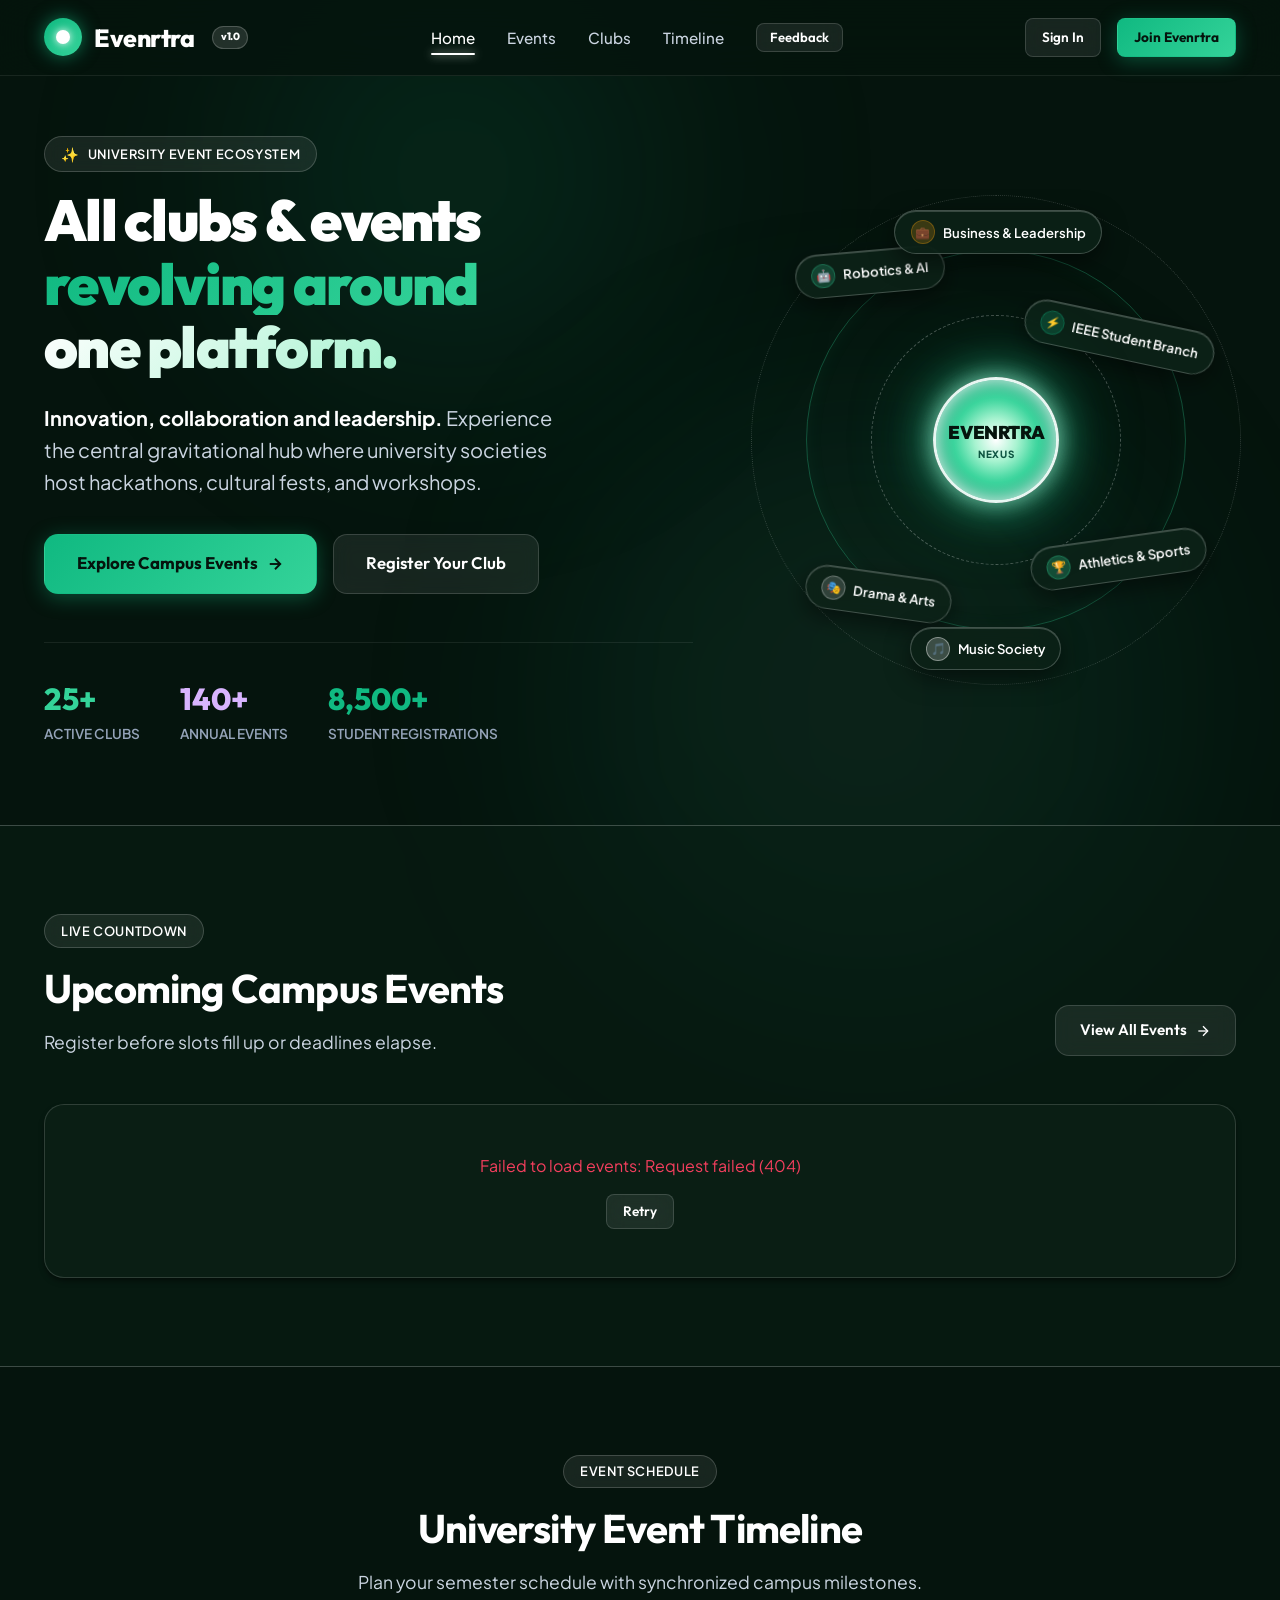
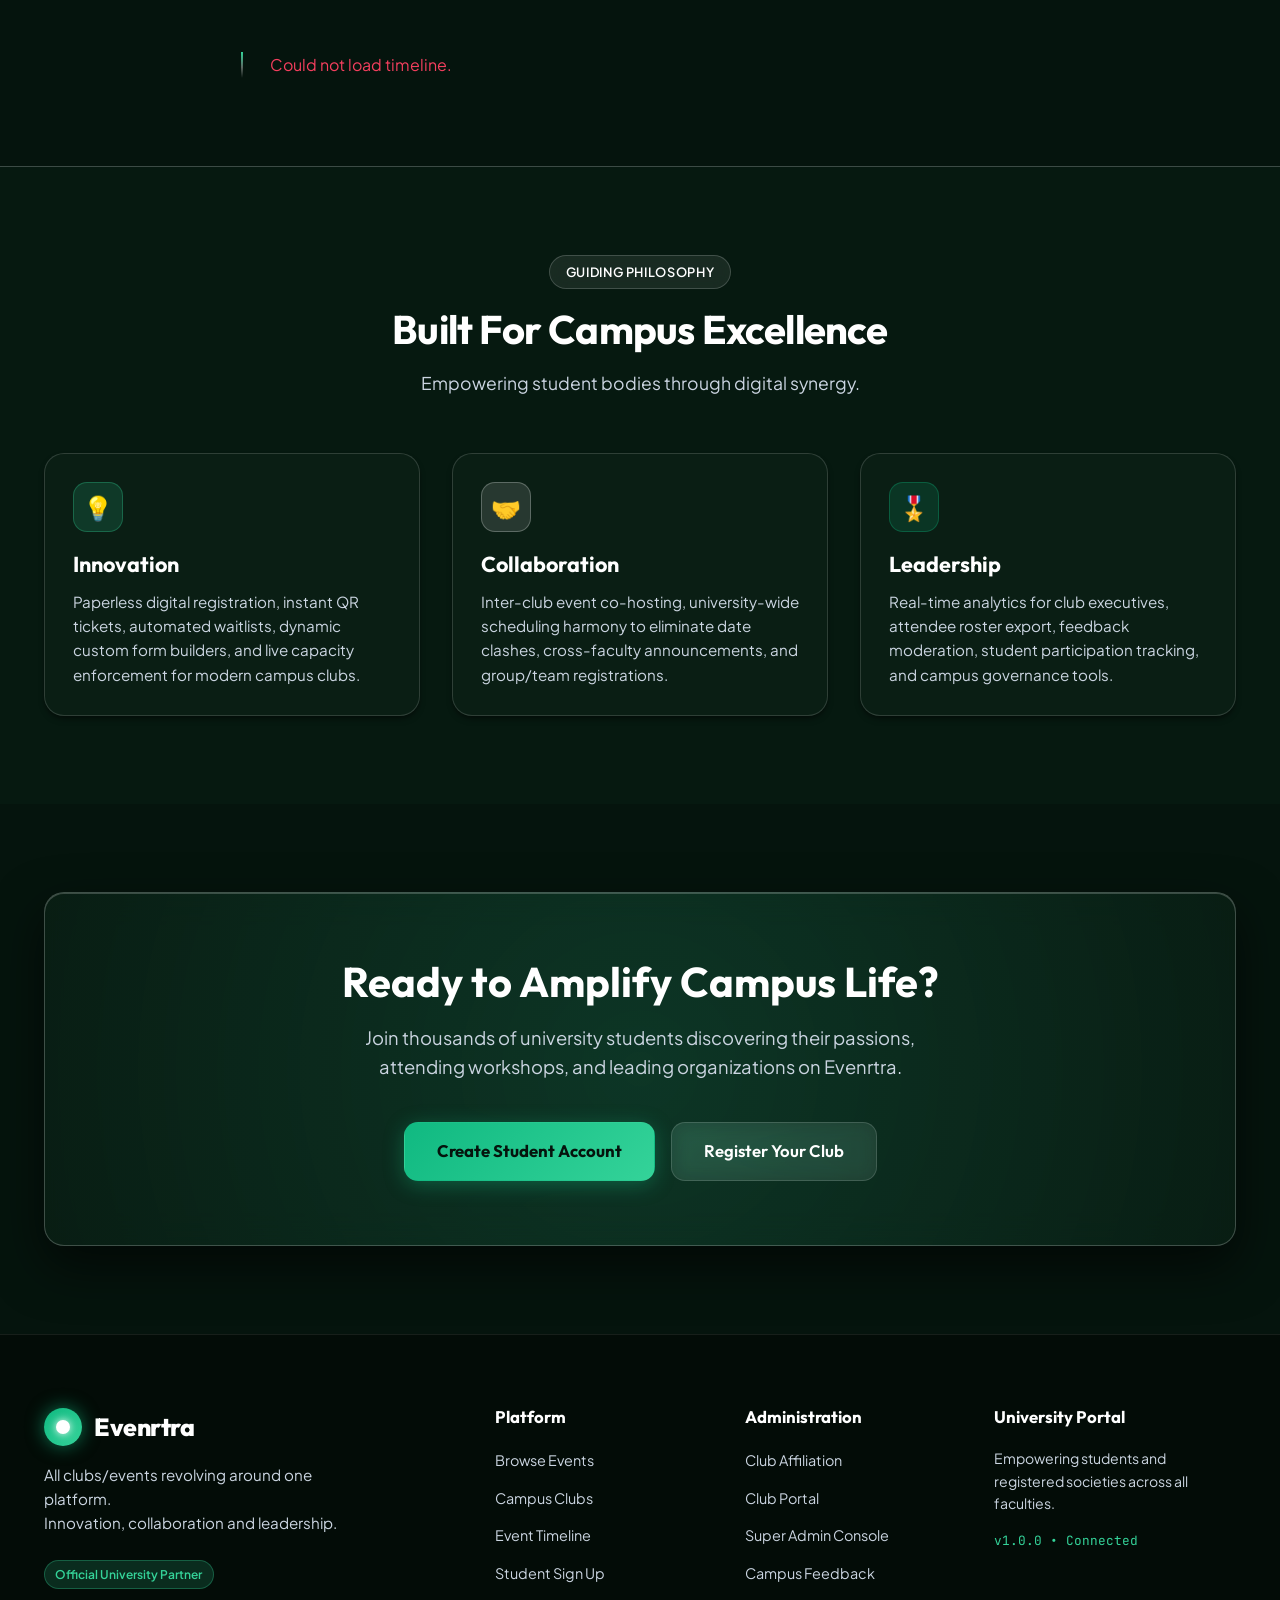
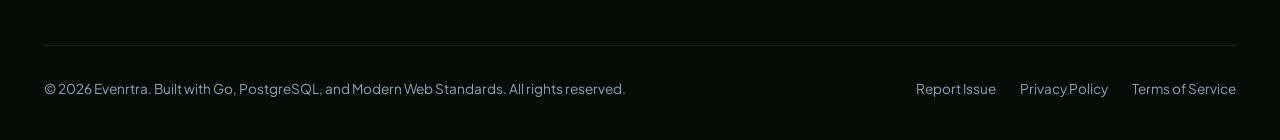
==== frontend/index.html @ 6b5aac24 "Initial commit: Evenrtra university club event management web application" ====
<!DOCTYPE html>
<html lang="en">
<head>
  <meta charset="UTF-8">
  <meta name="viewport" content="width=device-width, initial-scale=1.0">
  <title>Evenrtra — University Club Event Management Platform</title>
  <meta name="description" content="All clubs/events revolving around one platform. Innovation, collaboration and leadership. Discover, host, and register for university events.">

  <!-- Core Stylesheets -->
  <link rel="stylesheet" href="css/main.css">
  <link rel="stylesheet" href="css/animations.css">
</head>
<body>

  <!-- Dynamic Navigation Bar -->
  <div id="navbar-container"></div>

  <!-- Hero Section -->
  <section class="section" style="padding-top: 8.5rem; padding-bottom: 5rem; min-height: 85vh; display: flex; align-items: center;">
    <div class="container">
      <div style="display: grid; grid-template-columns: 1.15fr 0.85fr; gap: 4rem; align-items: center;">
        
        <!-- Hero Text Content -->
        <div>
          <div class="section-badge">
            <span style="font-size:0.9rem;">✨</span>
            <span>University Event Ecosystem</span>
          </div>

          <h1 style="font-size: 3.6rem; font-weight: 900; line-height: 1.1; margin-bottom: 1.5rem; letter-spacing: -0.03em;">
            All clubs &amp; events <br>
            <span class="text-gradient">revolving around</span> <br>
            <span class="text-gradient-accent">one platform.</span>
          </h1>

          <p style="font-size: 1.25rem; line-height: 1.6; color: var(--text-muted); margin-bottom: 2.25rem; max-width: 540px;">
            <strong style="color: var(--text-main);">Innovation, collaboration and leadership.</strong> Experience the central gravitational hub where university societies host hackathons, cultural fests, and workshops.
          </p>

          <div style="display: flex; flex-wrap: wrap; gap: 1rem; margin-bottom: 3rem;">
            <a href="events.html" class="btn btn-lg btn-primary">
              <span>Explore Campus Events</span>
              <svg width="18" height="18" viewBox="0 0 24 24" fill="none" stroke="currentColor" stroke-width="2.5"><path d="M5 12h14"></path><path d="m12 5 7 7-7 7"></path></svg>
            </a>
            <a href="auth.html?mode=club" class="btn btn-lg btn-glass">
              <span>Register Your Club</span>
            </a>
          </div>

          <!-- Quick Metrics -->
          <div style="display: flex; gap: 2.5rem; border-top: 1px solid var(--border-subtle); padding-top: 2rem;">
            <div>
              <div style="font-family: var(--font-heading); font-size: 1.9rem; font-weight: 800; color: var(--accent-cyan);" id="stat-clubs-hero">25+</div>
              <div style="font-size: 0.85rem; color: var(--text-dim); text-transform: uppercase; font-weight: 600;">Active Clubs</div>
            </div>
            <div>
              <div style="font-family: var(--font-heading); font-size: 1.9rem; font-weight: 800; color: #d8b4fe;" id="stat-events-hero">140+</div>
              <div style="font-size: 0.85rem; color: var(--text-dim); text-transform: uppercase; font-weight: 600;">Annual Events</div>
            </div>
            <div>
              <div style="font-family: var(--font-heading); font-size: 1.9rem; font-weight: 800; color: var(--accent-emerald);" id="stat-students-hero">8,500+</div>
              <div style="font-size: 0.85rem; color: var(--text-dim); text-transform: uppercase; font-weight: 600;">Student Registrations</div>
            </div>
          </div>
        </div>

        <!-- 3D Revolving Orbital Universe Model -->
        <div class="orbit-stage">
          <!-- Orbital Track Rings -->
          <div class="orbit-ring ring-1"></div>
          <div class="orbit-ring ring-2"></div>
          <div class="orbit-ring ring-3"></div>

          <!-- Central Radiant Platform Core -->
          <div class="orbit-core" onclick="window.location.href='events.html'">
            <div class="core-title">EVENRTRA</div>
            <div class="core-sub">NEXUS</div>
          </div>

          <!-- Orbiting Satellites (Clubs & Highlights) -->
          <div class="orbit-satellite" style="top: 12%; left: 8%; transform: rotate(-5deg);" onclick="window.location.href='events.html?cat=tech'">
            <div class="sat-icon" style="background: rgba(52, 211, 153, 0.2); color: var(--accent-mint); border: 1px solid rgba(52, 211, 153, 0.3);">🤖</div>
            <span>Robotics &amp; AI</span>
          </div>

          <div class="orbit-satellite" style="bottom: 15%; left: 10%; transform: rotate(8deg);" onclick="window.location.href='events.html?cat=cultural'">
            <div class="sat-icon" style="background: rgba(255, 255, 255, 0.15); color: #ffffff; border: 1px solid rgba(255, 255, 255, 0.3);">🎭</div>
            <span>Drama &amp; Arts</span>
          </div>

          <div class="orbit-satellite" style="top: 25%; right: 4%; transform: rotate(12deg);" onclick="window.location.href='events.html?cat=tech'">
            <div class="sat-icon" style="background: rgba(16, 185, 129, 0.2); color: var(--accent-emerald); border: 1px solid rgba(16, 185, 129, 0.3);">⚡</div>
            <span>IEEE Student Branch</span>
          </div>

          <div class="orbit-satellite" style="bottom: 22%; right: 6%; transform: rotate(-8deg);" onclick="window.location.href='events.html?cat=sports'">
            <div class="sat-icon" style="background: rgba(52, 211, 153, 0.25); color: var(--accent-mint); border: 1px solid rgba(52, 211, 153, 0.3);">🏆</div>
            <span>Athletics &amp; Sports</span>
          </div>

          <div class="orbit-satellite" style="top: 4%; right: 28%;" onclick="window.location.href='events.html?cat=academic'">
            <div class="sat-icon" style="background: rgba(245, 158, 11, 0.2); color: var(--accent-amber); border: 1px solid rgba(245, 158, 11, 0.3);">💼</div>
            <span>Business &amp; Leadership</span>
          </div>

          <div class="orbit-satellite" style="bottom: 4%; left: 32%;" onclick="window.location.href='events.html?cat=cultural'">
            <div class="sat-icon" style="background: rgba(255, 255, 255, 0.2); color: #ffffff; border: 1px solid rgba(255, 255, 255, 0.4);">🎵</div>
            <span>Music Society</span>
          </div>
        </div>

      </div>
    </div>
  </section>

  <!-- Live Events Showcase with Real-Time Countdown -->
  <section class="section" style="background: rgba(9, 30, 20, 0.5); border-top: 1px solid var(--border-white-layer); border-bottom: 1px solid var(--border-white-layer);">
    <div class="container">
      <div style="display: flex; justify-content: space-between; align-items: flex-end; margin-bottom: 3rem; flex-wrap: wrap; gap: 1rem;">
        <div>
          <div class="section-badge">Live Countdown</div>
          <h2 class="section-title">Upcoming Campus Events</h2>
          <p class="section-desc">Register before slots fill up or deadlines elapse.</p>
        </div>
        <a href="events.html" class="btn btn-glass">
          <span>View All Events</span>
          <svg width="16" height="16" viewBox="0 0 24 24" fill="none" stroke="currentColor" stroke-width="2"><path d="M5 12h14"></path><path d="m12 5 7 7-7 7"></path></svg>
        </a>
      </div>

      <!-- Grid of Events -->
      <div id="featured-events-grid" style="display: grid; grid-template-columns: repeat(auto-fill, minmax(340px, 1fr)); gap: 1.75rem;">
        <!-- Populated dynamically via events.js -->
      </div>
    </div>
  </section>

  <!-- Interactive Campus Timeline -->
  <section class="section" id="timeline">
    <div class="container">
      <div class="section-header">
        <div class="section-badge">Event Schedule</div>
        <h2 class="section-title">University Event Timeline</h2>
        <p class="section-desc">Plan your semester schedule with synchronized campus milestones.</p>
      </div>

      <div style="max-width: 820px; margin: 0 auto;">
        <div class="timeline-track" id="homepage-timeline">
          <!-- Populated dynamically via events.js -->
        </div>
      </div>
    </div>
  </section>

  <!-- Three Pillars of Evenrtra -->
  <section class="section" style="background: rgba(9, 30, 20, 0.5); border-top: 1px solid var(--border-white-layer);">
    <div class="container">
      <div class="section-header">
        <div class="section-badge">Guiding Philosophy</div>
        <h2 class="section-title">Built For Campus Excellence</h2>
        <p class="section-desc">Empowering student bodies through digital synergy.</p>
      </div>

      <div style="display: grid; grid-template-columns: repeat(auto-fit, minmax(300px, 1fr)); gap: 2rem;">
        
        <!-- Pillar 1 -->
        <div class="glass-card">
          <div style="width: 50px; height: 50px; border-radius: var(--radius-md); background: rgba(52, 211, 153, 0.15); color: var(--accent-mint); border: 1px solid rgba(52, 211, 153, 0.3); display: flex; align-items: center; justify-content: center; font-size: 1.5rem; margin-bottom: 1.25rem;">
            💡
          </div>
          <h3 style="font-size: 1.35rem; margin-bottom: 0.75rem;">Innovation</h3>
          <p style="font-size: 0.95rem; line-height: 1.6;">
            Paperless digital registration, instant QR tickets, automated waitlists, dynamic custom form builders, and live capacity enforcement for modern campus clubs.
          </p>
        </div>

        <!-- Pillar 2 -->
        <div class="glass-card">
          <div style="width: 50px; height: 50px; border-radius: var(--radius-md); background: rgba(255, 255, 255, 0.12); color: #ffffff; border: 1px solid rgba(255, 255, 255, 0.25); display: flex; align-items: center; justify-content: center; font-size: 1.5rem; margin-bottom: 1.25rem;">
            🤝
          </div>
          <h3 style="font-size: 1.35rem; margin-bottom: 0.75rem;">Collaboration</h3>
          <p style="font-size: 0.95rem; line-height: 1.6;">
            Inter-club event co-hosting, university-wide scheduling harmony to eliminate date clashes, cross-faculty announcements, and group/team registrations.
          </p>
        </div>

        <!-- Pillar 3 -->
        <div class="glass-card">
          <div style="width: 50px; height: 50px; border-radius: var(--radius-md); background: rgba(16, 185, 129, 0.15); color: var(--accent-emerald); border: 1px solid rgba(16, 185, 129, 0.3); display: flex; align-items: center; justify-content: center; font-size: 1.5rem; margin-bottom: 1.25rem;">
            🎖️
          </div>
          <h3 style="font-size: 1.35rem; margin-bottom: 0.75rem;">Leadership</h3>
          <p style="font-size: 0.95rem; line-height: 1.6;">
            Real-time analytics for club executives, attendee roster export, feedback moderation, student participation tracking, and campus governance tools.
          </p>
        </div>

      </div>
    </div>
  </section>

  <!-- Call to Action Banner -->
  <section class="section">
    <div class="container">
      <div class="glass-card" style="padding: 4rem 2rem; text-align: center; background: radial-gradient(circle at 50% 50%, rgba(52, 211, 153, 0.18) 0%, rgba(9, 30, 20, 0.95) 100%); border: 1px solid var(--border-white-layer); box-shadow: 0 20px 50px rgba(0, 0, 0, 0.6), inset 0 1px 0 rgba(255, 255, 255, 0.2);">
        <h2 style="font-size: 2.6rem; margin-bottom: 1rem;">Ready to Amplify Campus Life?</h2>
        <p style="max-width: 580px; margin: 0 auto 2.5rem; font-size: 1.15rem; color: var(--text-muted);">
          Join thousands of university students discovering their passions, attending workshops, and leading organizations on Evenrtra.
        </p>
        <div style="display: flex; justify-content: center; gap: 1rem; flex-wrap: wrap;">
          <a href="auth.html?mode=register" class="btn btn-lg btn-primary">Create Student Account</a>
          <a href="auth.html?mode=club" class="btn btn-lg btn-glass">Register Your Club</a>
        </div>
      </div>
    </div>
  </section>

  <!-- Global Footer -->
  <footer class="footer">
    <div class="container">
      <div class="footer-grid">
        <div class="footer-brand">
          <a href="index.html" class="brand-logo" style="margin-bottom: 0.5rem;">
            <div class="logo-orb"></div>
            <span>Evenrtra</span>
          </a>
          <p>
            All clubs/events revolving around one platform.<br>
            Innovation, collaboration and leadership.
          </p>
          <div style="display:flex; gap:0.5rem;">
            <span class="badge badge-cyan">Official University Partner</span>
          </div>
        </div>

        <div>
          <h4 class="footer-title">Platform</h4>
          <ul class="footer-links">
            <li><a href="events.html">Browse Events</a></li>
            <li><a href="clubs.html">Campus Clubs</a></li>
            <li><a href="index.html#timeline">Event Timeline</a></li>
            <li><a href="auth.html?mode=register">Student Sign Up</a></li>
          </ul>
        </div>

        <div>
          <h4 class="footer-title">Administration</h4>
          <ul class="footer-links">
            <li><a href="auth.html?mode=club">Club Affiliation</a></li>
            <li><a href="dashboard-club.html">Club Portal</a></li>
            <li><a href="dashboard-admin.html">Super Admin Console</a></li>
            <li><a href="javascript:void(0)" onclick="openFeedbackModal()">Campus Feedback</a></li>
          </ul>
        </div>

        <div>
          <h4 class="footer-title">University Portal</h4>
          <p style="font-size: 0.88rem; margin-bottom: 1rem; color: var(--text-muted);">
            Empowering students and registered societies across all faculties.
          </p>
          <div style="font-family: var(--font-mono); font-size: 0.8rem; color: var(--accent-cyan);">
            v1.0.0 • Connected
          </div>
        </div>
      </div>

      <div class="footer-bottom">
        <div>&copy; 2026 Evenrtra. Built with Go, PostgreSQL, and Modern Web Standards. All rights reserved.</div>
        <div style="display:flex; gap:1.5rem;">
          <a href="javascript:void(0)" onclick="openFeedbackModal()">Report Issue</a>
          <a href="javascript:void(0)">Privacy Policy</a>
          <a href="javascript:void(0)">Terms of Service</a>
        </div>
      </div>
    </div>
  </footer>

  <!-- Scripts -->
  <script src="js/api.js"></script>
  <script src="js/navbar.js"></script>
  <script src="js/events.js"></script>
  <script src="js/feedback.js"></script>
  <script>
    document.addEventListener('DOMContentLoaded', () => {
      // Load 6 featured events on homepage
      loadEventsCatalog({
        containerId: 'featured-events-grid',
        limit: 6
      });

      // Load interactive timeline
      loadTimeline('homepage-timeline');
    });
  </script>
</body>
</html>
---- frontend/css/main.css ----
/* ===================================================================
   EVENRTRA - Premium Dark Green & White Layer Design System
   "All clubs/events revolving around one platform"
   "Innovation, collaboration and leadership"
   =================================================================== */

@import url('https://fonts.googleapis.com/css2?family=Outfit:wght@300;400;500;600;700;800;900&family=Plus+Jakarta+Sans:wght@400;500;600;700&family=JetBrains+Mono:wght@400;600&display=swap');

:root {
  /* Color Palette - Deep Forest Obsidian & Luminous Mint */
  --bg-primary: #05140d;
  --bg-secondary: #091e14;
  --bg-surface: #0e2b1d;
  --bg-card: rgba(12, 33, 23, 0.78);
  --bg-card-hover: rgba(16, 44, 31, 0.88);
  --bg-glass: rgba(12, 33, 23, 0.65);
  --bg-glass-strong: rgba(7, 20, 13, 0.9);
  --bg-input: rgba(9, 26, 17, 0.95);

  /* White Layers */
  --white-layer-subtle: rgba(255, 255, 255, 0.04);
  --white-layer-mid: rgba(255, 255, 255, 0.08);
  --white-layer-high: rgba(255, 255, 255, 0.14);
  --white-solid: #ffffff;

  /* Primary Brand Accents - Emerald, Mint & Pure White */
  --accent-cyan: #34d399; /* Mint alias */
  --accent-blue: #10b981; /* Emerald alias */
  --accent-green: #10b981;
  --accent-emerald: #10b981;
  --accent-mint: #34d399;
  --accent-pine: #059669;
  --accent-light: #a7f3d0;
  --accent-purple: #34d399; /* Remapped to mint for theme coherence */
  --accent-magenta: #10b981;
  --accent-amber: #f59e0b;
  --accent-rose: #f43f5e;

  /* Gradients */
  --grad-primary: linear-gradient(135deg, #10b981 0%, #34d399 100%);
  --grad-accent: linear-gradient(135deg, #059669 0%, #10b981 50%, #34d399 100%);
  --grad-white: linear-gradient(135deg, #ffffff 0%, #e2e8f0 100%);
  --grad-white-layer: linear-gradient(135deg, rgba(255, 255, 255, 0.16) 0%, rgba(255, 255, 255, 0.04) 100%);
  --grad-cosmic: linear-gradient(135deg, #05140d 0%, #0d2e1f 50%, #10b981 100%);
  --grad-dark: linear-gradient(180deg, rgba(5, 20, 13, 0.6) 0%, #05140d 100%);
  --grad-card-border: linear-gradient(135deg, rgba(255, 255, 255, 0.25) 0%, rgba(16, 185, 129, 0.3) 50%, rgba(255, 255, 255, 0.1) 100%);
  --grad-glow: radial-gradient(circle at 50% 50%, rgba(16, 185, 129, 0.18) 0%, transparent 70%);

  /* Typography */
  --font-heading: 'Outfit', sans-serif;
  --font-body: 'Plus Jakarta Sans', sans-serif;
  --font-mono: 'JetBrains Mono', monospace;

  /* Text Colors */
  --text-main: #ffffff;
  --text-muted: #cbd5e1;
  --text-dim: #94a3b8;
  --text-inverse: #05140d;

  /* Borders & Shadows - Crisp White Layer Highlights */
  --border-subtle: rgba(255, 255, 255, 0.08);
  --border-glass: rgba(255, 255, 255, 0.15);
  --border-white-layer: rgba(255, 255, 255, 0.22);
  --border-accent: rgba(16, 185, 129, 0.4);
  --shadow-sm: 0 4px 6px -1px rgba(0, 0, 0, 0.4), 0 2px 4px -2px rgba(0, 0, 0, 0.4);
  --shadow-lg: 0 20px 40px -15px rgba(0, 0, 0, 0.8);
  --shadow-glow: 0 0 25px rgba(16, 185, 129, 0.3);
  --shadow-glow-white: 0 0 25px rgba(255, 255, 255, 0.2);

  /* Dimensions & Radius */
  --radius-sm: 8px;
  --radius-md: 14px;
  --radius-lg: 20px;
  --radius-full: 9999px;
  --container-max: 1240px;
  --nav-height: 76px;

  /* Transitions */
  --transition-fast: 0.18s ease;
  --transition-normal: 0.3s cubic-bezier(0.16, 1, 0.3, 1);
  --transition-slow: 0.5s cubic-bezier(0.16, 1, 0.3, 1);
}

/* Reset & Base */
*, *::before, *::after {
  box-sizing: border-box;
  margin: 0;
  padding: 0;
}

html {
  scroll-behavior: smooth;
  font-size: 16px;
  background-color: var(--bg-primary);
  color: var(--text-main);
}

body {
  font-family: var(--font-body);
  line-height: 1.6;
  background-color: var(--bg-primary);
  color: var(--text-main);
  overflow-x: hidden;
  min-height: 100vh;
  position: relative;
  -webkit-font-smoothing: antialiased;
}

/* Ambient Background Lights - Deep Emerald & Pure White Halo */
body::before {
  content: '';
  position: fixed;
  top: -150px;
  left: 10%;
  width: 650px;
  height: 650px;
  background: radial-gradient(circle, rgba(16, 185, 129, 0.14) 0%, transparent 70%);
  border-radius: 50%;
  filter: blur(90px);
  pointer-events: none;
  z-index: 0;
}

body::after {
  content: '';
  position: fixed;
  bottom: -150px;
  right: 5%;
  width: 700px;
  height: 700px;
  background: radial-gradient(circle, rgba(255, 255, 255, 0.05) 0%, rgba(5, 150, 105, 0.12) 50%, transparent 70%);
  border-radius: 50%;
  filter: blur(100px);
  pointer-events: none;
  z-index: 0;
}

/* Typography Helpers */
h1, h2, h3, h4, h5, h6 {
  font-family: var(--font-heading);
  color: var(--text-main);
  font-weight: 700;
  line-height: 1.2;
}

a {
  color: inherit;
  text-decoration: none;
  transition: color var(--transition-fast);
}

p {
  color: var(--text-muted);
}

.text-gradient {
  background: var(--grad-primary);
  -webkit-background-clip: text;
  -webkit-text-fill-color: transparent;
  display: inline-block;
}

.text-gradient-accent {
  background: linear-gradient(135deg, #ffffff 0%, #a7f3d0 100%);
  -webkit-background-clip: text;
  -webkit-text-fill-color: transparent;
  display: inline-block;
}

.text-gradient-white {
  background: var(--grad-white);
  -webkit-background-clip: text;
  -webkit-text-fill-color: transparent;
  display: inline-block;
}

.text-gradient-cosmic {
  background: linear-gradient(135deg, #34d399 0%, #ffffff 50%, #10b981 100%);
  -webkit-background-clip: text;
  -webkit-text-fill-color: transparent;
  display: inline-block;
}

/* Layout Containers */
.container {
  width: 100%;
  max-width: var(--container-max);
  margin: 0 auto;
  padding: 0 1.5rem;
  position: relative;
  z-index: 1;
}

.section {
  padding: 5.5rem 0;
  position: relative;
  z-index: 1;
}

.section-header {
  text-align: center;
  max-width: 680px;
  margin: 0 auto 3.5rem;
}

.section-badge {
  display: inline-flex;
  align-items: center;
  gap: 0.5rem;
  padding: 0.35rem 1rem;
  background: rgba(255, 255, 255, 0.08);
  border: 1px solid rgba(255, 255, 255, 0.18);
  border-radius: var(--radius-full);
  font-size: 0.8rem;
  font-weight: 600;
  letter-spacing: 0.05em;
  text-transform: uppercase;
  color: #ffffff;
  margin-bottom: 1rem;
  backdrop-filter: blur(10px);
}

.section-title {
  font-size: 2.5rem;
  margin-bottom: 1rem;
  letter-spacing: -0.02em;
  color: #ffffff;
}

.section-desc {
  font-size: 1.1rem;
  color: var(--text-muted);
}

/* White Layer Cards & Glassmorphism */
.glass-card {
  background: var(--bg-card);
  backdrop-filter: blur(18px);
  -webkit-backdrop-filter: blur(18px);
  border: 1px solid var(--border-glass);
  border-radius: var(--radius-lg);
  padding: 1.75rem;
  box-shadow: var(--shadow-sm);
  transition: all var(--transition-normal);
  position: relative;
  overflow: hidden;
}

.glass-card:hover {
  background: var(--bg-card-hover);
  border-color: rgba(255, 255, 255, 0.25);
  box-shadow: var(--shadow-lg), 0 0 30px rgba(16, 185, 129, 0.12);
  transform: translateY(-4px);
}

.glass-card::before {
  content: '';
  position: absolute;
  top: 0;
  left: 0;
  right: 0;
  height: 2px;
  background: linear-gradient(90deg, transparent, rgba(255, 255, 255, 0.4), transparent);
  opacity: 0;
  transition: opacity var(--transition-normal);
}

.glass-card:hover::before {
  opacity: 1;
}

/* Distinct White Layer Overlay Element */
.white-layer {
  background: var(--white-layer-mid);
  border: 1px solid var(--border-white-layer);
  border-radius: var(--radius-md);
  backdrop-filter: blur(12px);
}

/* Navigation Bar */
.navbar {
  position: fixed;
  top: 0;
  left: 0;
  right: 0;
  height: var(--nav-height);
  background: rgba(5, 20, 13, 0.85);
  backdrop-filter: blur(20px);
  -webkit-backdrop-filter: blur(20px);
  border-bottom: 1px solid var(--border-subtle);
  z-index: 1000;
  display: flex;
  align-items: center;
  transition: all var(--transition-normal);
}

.navbar.scrolled {
  background: rgba(5, 20, 13, 0.98);
  border-bottom-color: var(--border-glass);
  box-shadow: 0 10px 30px rgba(0, 0, 0, 0.6);
}

.navbar-inner {
  display: flex;
  align-items: center;
  justify-content: space-between;
  width: 100%;
}

.brand-logo {
  display: flex;
  align-items: center;
  gap: 0.75rem;
  font-family: var(--font-heading);
  font-size: 1.55rem;
  font-weight: 800;
  letter-spacing: -0.02em;
  color: var(--text-main);
}

.logo-orb {
  width: 38px;
  height: 38px;
  border-radius: 50%;
  background: var(--grad-primary);
  display: flex;
  align-items: center;
  justify-content: center;
  box-shadow: 0 0 18px rgba(16, 185, 129, 0.6);
  position: relative;
}

.logo-orb::after {
  content: '';
  width: 14px;
  height: 14px;
  border-radius: 50%;
  background: #ffffff;
  box-shadow: 0 0 8px #ffffff;
}

.brand-tag {
  font-size: 0.65rem;
  color: #ffffff;
  background: rgba(255, 255, 255, 0.12);
  padding: 0.15rem 0.5rem;
  border-radius: var(--radius-full);
  margin-left: 0.4rem;
  border: 1px solid rgba(255, 255, 255, 0.2);
}

.nav-links {
  display: flex;
  align-items: center;
  gap: 2rem;
  list-style: none;
}

.nav-link {
  font-size: 0.95rem;
  font-weight: 500;
  color: var(--text-muted);
  position: relative;
  padding: 0.5rem 0;
}

.nav-link:hover, .nav-link.active {
  color: var(--text-main);
}

.nav-link.active::after {
  content: '';
  position: absolute;
  bottom: 0;
  left: 0;
  right: 0;
  height: 2px;
  background: #ffffff;
  border-radius: var(--radius-full);
  box-shadow: 0 0 10px rgba(255, 255, 255, 0.8);
}

.nav-actions {
  display: flex;
  align-items: center;
  gap: 1rem;
}

/* Buttons */
.btn {
  display: inline-flex;
  align-items: center;
  justify-content: center;
  gap: 0.5rem;
  padding: 0.75rem 1.5rem;
  font-family: var(--font-heading);
  font-size: 0.95rem;
  font-weight: 600;
  border-radius: var(--radius-md);
  border: 1px solid transparent;
  cursor: pointer;
  transition: all var(--transition-normal);
  text-decoration: none;
  white-space: nowrap;
}

.btn-sm {
  padding: 0.45rem 1rem;
  font-size: 0.85rem;
  border-radius: var(--radius-sm);
}

.btn-lg {
  padding: 0.95rem 2rem;
  font-size: 1.05rem;
  border-radius: var(--radius-md);
}

/* White Layer High-Contrast Button */
.btn-white {
  background: #ffffff;
  color: #05140d;
  font-weight: 700;
  box-shadow: 0 4px 20px rgba(255, 255, 255, 0.25);
  border: 1px solid rgba(255, 255, 255, 0.5);
}

.btn-white:hover {
  transform: translateY(-2px);
  background: #f8fafc;
  box-shadow: 0 8px 25px rgba(255, 255, 255, 0.4);
}

.btn-primary {
  background: var(--grad-primary);
  color: #05140d;
  font-weight: 700;
  box-shadow: 0 4px 20px rgba(16, 185, 129, 0.35);
}

.btn-primary:hover {
  transform: translateY(-2px);
  box-shadow: 0 8px 25px rgba(16, 185, 129, 0.5);
  filter: brightness(1.08);
}

.btn-accent {
  background: linear-gradient(135deg, #ffffff 0%, #a7f3d0 100%);
  color: #05140d;
  font-weight: 700;
  box-shadow: 0 4px 20px rgba(255, 255, 255, 0.2);
}

.btn-accent:hover {
  transform: translateY(-2px);
  box-shadow: 0 8px 25px rgba(255, 255, 255, 0.35);
}

.btn-glass {
  background: rgba(255, 255, 255, 0.08);
  color: #ffffff;
  border: 1px solid var(--border-glass);
  backdrop-filter: blur(10px);
}

.btn-glass:hover {
  background: rgba(255, 255, 255, 0.16);
  border-color: rgba(255, 255, 255, 0.35);
  transform: translateY(-2px);
}

.btn-danger {
  background: rgba(244, 63, 94, 0.15);
  color: var(--accent-rose);
  border: 1px solid rgba(244, 63, 94, 0.3);
}

.btn-danger:hover {
  background: rgba(244, 63, 94, 0.25);
  border-color: var(--accent-rose);
}

.btn-success {
  background: rgba(16, 185, 129, 0.15);
  color: var(--accent-emerald);
  border: 1px solid rgba(16, 185, 129, 0.3);
}

.btn-success:hover {
  background: rgba(16, 185, 129, 0.25);
  border-color: var(--accent-emerald);
}

/* User Pill in Navbar */
.user-menu-pill {
  display: flex;
  align-items: center;
  gap: 0.65rem;
  padding: 0.4rem 0.9rem;
  background: rgba(255, 255, 255, 0.08);
  border: 1px solid var(--border-glass);
  border-radius: var(--radius-full);
  cursor: pointer;
  transition: all var(--transition-fast);
}

.user-menu-pill:hover {
  background: rgba(255, 255, 255, 0.16);
  border-color: rgba(255, 255, 255, 0.35);
}

.user-avatar-circle {
  width: 28px;
  height: 28px;
  border-radius: 50%;
  background: var(--grad-primary);
  display: flex;
  align-items: center;
  justify-content: center;
  font-weight: 700;
  font-size: 0.75rem;
  color: #05140d;
}

.user-role-badge {
  font-size: 0.7rem;
  padding: 0.1rem 0.5rem;
  border-radius: var(--radius-full);
  font-weight: 600;
  text-transform: uppercase;
}

.role-student { background: rgba(52, 211, 153, 0.2); color: #34d399; }
.role-club_admin { background: rgba(255, 255, 255, 0.2); color: #ffffff; }
.role-super_admin { background: rgba(16, 185, 129, 0.25); color: #6ee7b7; }

/* Form Controls */
.form-group {
  margin-bottom: 1.25rem;
}

.form-label {
  display: block;
  font-size: 0.88rem;
  font-weight: 600;
  color: var(--text-main);
  margin-bottom: 0.5rem;
}

.form-label .required {
  color: var(--accent-rose);
  margin-left: 0.2rem;
}

.form-control {
  width: 100%;
  padding: 0.8rem 1.1rem;
  background: var(--bg-input);
  border: 1px solid var(--border-glass);
  border-radius: var(--radius-md);
  color: var(--text-main);
  font-family: var(--font-body);
  font-size: 0.95rem;
  transition: all var(--transition-fast);
}

.form-control:focus {
  outline: none;
  border-color: rgba(255, 255, 255, 0.5);
  box-shadow: 0 0 0 3px rgba(255, 255, 255, 0.12);
  background: rgba(13, 36, 24, 0.98);
}

.form-control::placeholder {
  color: var(--text-dim);
}

select.form-control {
  appearance: none;
  background-image: url("data:image/svg+xml,%3Csvg xmlns='http://www.w3.org/2000/svg' width='16' height='16' viewBox='0 0 24 24' fill='none' stroke='%23ffffff' stroke-width='2' stroke-linecap='round' stroke-linejoin='round'%3E%3Cpolyline points='6 9 12 15 18 9'%3E%3C/polyline%3E%3C/svg%3E");
  background-repeat: no-repeat;
  background-position: right 1rem center;
  padding-right: 2.5rem;
}

textarea.form-control {
  min-height: 110px;
  resize: vertical;
}

.form-hint {
  font-size: 0.8rem;
  color: var(--text-dim);
  margin-top: 0.35rem;
}

.form-error {
  font-size: 0.8rem;
  color: var(--accent-rose);
  margin-top: 0.35rem;
}

/* Badges */
.badge {
  display: inline-flex;
  align-items: center;
  gap: 0.35rem;
  padding: 0.25rem 0.65rem;
  font-size: 0.75rem;
  font-weight: 600;
  border-radius: var(--radius-full);
}

.badge-cyan { background: rgba(52, 211, 153, 0.16); color: #34d399; border: 1px solid rgba(52, 211, 153, 0.3); }
.badge-purple { background: rgba(255, 255, 255, 0.1); color: #ffffff; border: 1px solid rgba(255, 255, 255, 0.2); }
.badge-emerald { background: rgba(16, 185, 129, 0.18); color: var(--accent-emerald); border: 1px solid rgba(16, 185, 129, 0.35); }
.badge-amber { background: rgba(245, 158, 11, 0.15); color: var(--accent-amber); border: 1px solid rgba(245, 158, 11, 0.3); }
.badge-rose { background: rgba(244, 63, 94, 0.15); color: var(--accent-rose); border: 1px solid rgba(244, 63, 94, 0.3); }

/* Modal Backdrop */
.modal-overlay {
  position: fixed;
  inset: 0;
  background: rgba(3, 10, 6, 0.88);
  backdrop-filter: blur(8px);
  -webkit-backdrop-filter: blur(8px);
  z-index: 2000;
  display: flex;
  align-items: center;
  justify-content: center;
  padding: 1.5rem;
  opacity: 0;
  visibility: hidden;
  transition: all var(--transition-normal);
}

.modal-overlay.active {
  opacity: 1;
  visibility: visible;
}

.modal-box {
  background: var(--bg-secondary);
  border: 1px solid var(--border-glass);
  border-radius: var(--radius-lg);
  width: 100%;
  max-width: 580px;
  max-height: 90vh;
  overflow-y: auto;
  box-shadow: var(--shadow-lg), 0 0 50px rgba(16, 185, 129, 0.12);
  transform: scale(0.95) translateY(10px);
  transition: all var(--transition-normal);
  padding: 2rem;
  position: relative;
}

.modal-overlay.active .modal-box {
  transform: scale(1) translateY(0);
}

.modal-close-btn {
  position: absolute;
  top: 1.25rem;
  right: 1.25rem;
  background: transparent;
  border: none;
  color: var(--text-dim);
  cursor: pointer;
  font-size: 1.5rem;
  line-height: 1;
  transition: color var(--transition-fast);
}

.modal-close-btn:hover {
  color: var(--text-main);
}

/* Toast Notifications */
#toast-container {
  position: fixed;
  bottom: 2rem;
  right: 2rem;
  z-index: 3000;
  display: flex;
  flex-direction: column;
  gap: 0.75rem;
  pointer-events: none;
}

.toast {
  pointer-events: auto;
  background: var(--bg-secondary);
  border: 1px solid var(--border-glass);
  padding: 1rem 1.4rem;
  border-radius: var(--radius-md);
  box-shadow: var(--shadow-lg);
  display: flex;
  align-items: center;
  gap: 0.75rem;
  min-width: 300px;
  max-width: 420px;
  animation: slideInToast 0.3s cubic-bezier(0.16, 1, 0.3, 1) forwards;
}

.toast.toast-success { border-left: 4px solid var(--accent-emerald); }
.toast.toast-error { border-left: 4px solid var(--accent-rose); }
.toast.toast-info { border-left: 4px solid #ffffff; }

@keyframes slideInToast {
  from { transform: translateX(100%); opacity: 0; }
  to { transform: translateX(0); opacity: 1; }
}

/* Footer */
.footer {
  background: #030c07;
  border-top: 1px solid var(--border-subtle);
  padding: 4.5rem 0 2.5rem;
  position: relative;
  z-index: 1;
}

.footer-grid {
  display: grid;
  grid-template-columns: 2fr 1fr 1fr 1.2fr;
  gap: 3rem;
  margin-bottom: 3.5rem;
}

.footer-brand p {
  margin: 1rem 0 1.5rem;
  max-width: 320px;
  font-size: 0.95rem;
}

.footer-title {
  font-size: 1.05rem;
  font-weight: 700;
  margin-bottom: 1.25rem;
  color: #ffffff;
}

.footer-links {
  list-style: none;
  display: flex;
  flex-direction: column;
  gap: 0.75rem;
}

.footer-links a {
  color: var(--text-muted);
  font-size: 0.9rem;
}

.footer-links a:hover {
  color: #ffffff;
}

.footer-bottom {
  border-top: 1px solid var(--border-subtle);
  padding-top: 2rem;
  display: flex;
  align-items: center;
  justify-content: space-between;
  font-size: 0.85rem;
  color: var(--text-dim);
}

/* Responsive Media Queries */
@media (max-width: 992px) {
  .footer-grid {
    grid-template-columns: 1fr 1fr;
    gap: 2.5rem;
  }
  .nav-links {
    display: none;
  }
  .mobile-menu-btn {
    display: flex;
  }
}

@media (max-width: 640px) {
  .section {
    padding: 3.5rem 0;
  }
  .section-title {
    font-size: 2rem;
  }
  .footer-grid {
    grid-template-columns: 1fr;
  }
  .footer-bottom {
    flex-direction: column;
    gap: 1rem;
    text-align: center;
  }
}
---- frontend/css/animations.css ----
/* ===================================================================
   EVENRTRA - Orbit & Nebula Animations
   "All clubs/events revolving around one platform"
   Theme: Dark Green Obsidian & Crisp White Layer
   =================================================================== */

/* Central Revolving Orbit System */
.orbit-stage {
  position: relative;
  width: 100%;
  max-width: 540px;
  height: 500px;
  margin: 0 auto;
  display: flex;
  align-items: center;
  justify-content: center;
}

/* Center Evenrtra Core Sun/Portal */
.orbit-core {
  width: 126px;
  height: 126px;
  border-radius: 50%;
  background: radial-gradient(circle, #ffffff 0%, #a7f3d0 25%, #34d399 50%, #059669 80%, #064e3b 100%);
  display: flex;
  flex-direction: column;
  align-items: center;
  justify-content: center;
  box-shadow:
    0 0 45px rgba(52, 211, 153, 0.7),
    0 0 85px rgba(16, 185, 129, 0.4),
    0 0 20px rgba(255, 255, 255, 0.6),
    inset 0 0 20px #ffffff;
  position: relative;
  z-index: 10;
  animation: corePulse 4s ease-in-out infinite;
  text-align: center;
  cursor: pointer;
  border: 3px solid rgba(255, 255, 255, 0.9);
}

.orbit-core .core-title {
  font-family: var(--font-heading);
  font-size: 1.15rem;
  font-weight: 900;
  color: #05140d;
  letter-spacing: -0.02em;
}

.orbit-core .core-sub {
  font-size: 0.62rem;
  font-weight: 800;
  color: #064e3b;
  text-transform: uppercase;
  letter-spacing: 0.08em;
  opacity: 0.95;
}

@keyframes corePulse {
  0%, 100% {
    transform: scale(1);
    box-shadow:
      0 0 35px rgba(52, 211, 153, 0.5),
      0 0 70px rgba(16, 185, 129, 0.35),
      0 0 15px rgba(255, 255, 255, 0.4);
  }
  50% {
    transform: scale(1.06);
    box-shadow:
      0 0 60px rgba(52, 211, 153, 0.85),
      0 0 110px rgba(16, 185, 129, 0.6),
      0 0 30px rgba(255, 255, 255, 0.7);
  }
}

/* Rings */
.orbit-ring {
  position: absolute;
  border-radius: 50%;
  border: 1px dashed rgba(255, 255, 255, 0.2);
  top: 50%;
  left: 50%;
  transform: translate(-50%, -50%);
  pointer-events: none;
}

.orbit-ring.ring-1 {
  width: 250px;
  height: 250px;
  border-color: rgba(255, 255, 255, 0.28);
  animation: rotateRing 26s linear infinite;
}

.orbit-ring.ring-2 {
  width: 380px;
  height: 380px;
  border-style: solid;
  border-color: rgba(52, 211, 153, 0.3);
  box-shadow: inset 0 0 20px rgba(52, 211, 153, 0.05);
  animation: rotateRingRev 38s linear infinite;
}

.orbit-ring.ring-3 {
  width: 490px;
  height: 490px;
  border-style: dotted;
  border-color: rgba(255, 255, 255, 0.18);
  animation: rotateRing 52s linear infinite;
}

@keyframes rotateRing {
  from { transform: translate(-50%, -50%) rotate(0deg); }
  to { transform: translate(-50%, -50%) rotate(360deg); }
}

@keyframes rotateRingRev {
  from { transform: translate(-50%, -50%) rotate(360deg); }
  to { transform: translate(-50%, -50%) rotate(0deg); }
}

/* Satellites / Orbiting Club & Event Badges */
.orbit-satellite {
  position: absolute;
  pointer-events: auto;
  display: flex;
  align-items: center;
  gap: 0.5rem;
  padding: 0.55rem 0.95rem;
  background: rgba(12, 33, 23, 0.88);
  border: 1px solid rgba(255, 255, 255, 0.22);
  backdrop-filter: blur(14px);
  border-radius: var(--radius-full);
  box-shadow: 0 8px 24px rgba(0, 0, 0, 0.5), inset 0 1px 0 rgba(255, 255, 255, 0.18);
  font-size: 0.82rem;
  font-weight: 600;
  color: #ffffff;
  white-space: nowrap;
  transition: transform 0.2s, border-color 0.2s, box-shadow 0.2s;
  cursor: pointer;
}

.orbit-satellite:hover {
  transform: scale(1.15) !important;
  border-color: #ffffff;
  box-shadow: 0 0 25px rgba(52, 211, 153, 0.6), 0 0 15px rgba(255, 255, 255, 0.4);
  z-index: 20;
}

.orbit-satellite .sat-icon {
  width: 24px;
  height: 24px;
  border-radius: 50%;
  display: flex;
  align-items: center;
  justify-content: center;
  font-size: 0.75rem;
  font-weight: 700;
}

/* Float Variations */
.float-subtle {
  animation: floatSubtle 6s ease-in-out infinite;
}

@keyframes floatSubtle {
  0%, 100% { transform: translateY(0); }
  50% { transform: translateY(-10px); }
}

/* Glowing Border Sweep */
.border-glow-sweep {
  position: relative;
}

.border-glow-sweep::after {
  content: '';
  position: absolute;
  inset: -1px;
  border-radius: inherit;
  background: linear-gradient(90deg, transparent, #ffffff, var(--accent-mint), transparent);
  background-size: 200% 100%;
  animation: glowSweep 3s linear infinite;
  z-index: -1;
  opacity: 0.6;
}

@keyframes glowSweep {
  0% { background-position: 200% 0; }
  100% { background-position: -200% 0; }
}

/* Countdown Ticker Box */
.countdown-box {
  display: flex;
  align-items: center;
  gap: 0.5rem;
}

.countdown-unit {
  display: flex;
  flex-direction: column;
  align-items: center;
  background: rgba(12, 33, 23, 0.9);
  border: 1px solid var(--border-white-layer);
  box-shadow: inset 0 1px 0 rgba(255, 255, 255, 0.15);
  padding: 0.4rem 0.65rem;
  border-radius: var(--radius-sm);
  min-width: 48px;
}

.countdown-value {
  font-family: var(--font-mono);
  font-size: 1.15rem;
  font-weight: 700;
  color: var(--accent-mint);
  line-height: 1.1;
}

.countdown-label {
  font-size: 0.62rem;
  color: var(--text-muted);
  text-transform: uppercase;
  letter-spacing: 0.05em;
  margin-top: 0.15rem;
}

/* Timeline Vertical Line & Pulse Node */
.timeline-track {
  position: relative;
  padding-left: 2.5rem;
}

.timeline-track::before {
  content: '';
  position: absolute;
  top: 0;
  bottom: 0;
  left: 11px;
  width: 2px;
  background: linear-gradient(180deg, var(--accent-mint) 0%, rgba(255, 255, 255, 0.35) 60%, transparent 100%);
}

.timeline-node {
  position: relative;
  margin-bottom: 2.25rem;
}

.timeline-dot {
  position: absolute;
  left: -2.5rem;
  top: 0.3rem;
  width: 24px;
  height: 24px;
  border-radius: 50%;
  background: var(--bg-primary);
  border: 2px solid var(--accent-mint);
  display: flex;
  align-items: center;
  justify-content: center;
  box-shadow: 0 0 14px rgba(52, 211, 153, 0.5), 0 0 6px rgba(255, 255, 255, 0.4);
}

.timeline-dot::after {
  content: '';
  width: 8px;
  height: 8px;
  border-radius: 50%;
  background: #ffffff;
}

/* Shimmer Loading Skeleton */
.skeleton {
  background: linear-gradient(90deg, rgba(255,255,255,0.04) 25%, rgba(255,255,255,0.12) 50%, rgba(255,255,255,0.04) 75%);
  background-size: 200% 100%;
  animation: skeletonShimmer 1.5s infinite;
  border-radius: var(--radius-sm);
}

@keyframes skeletonShimmer {
  0% { background-position: 200% 0; }
  100% { background-position: -200% 0; }
}
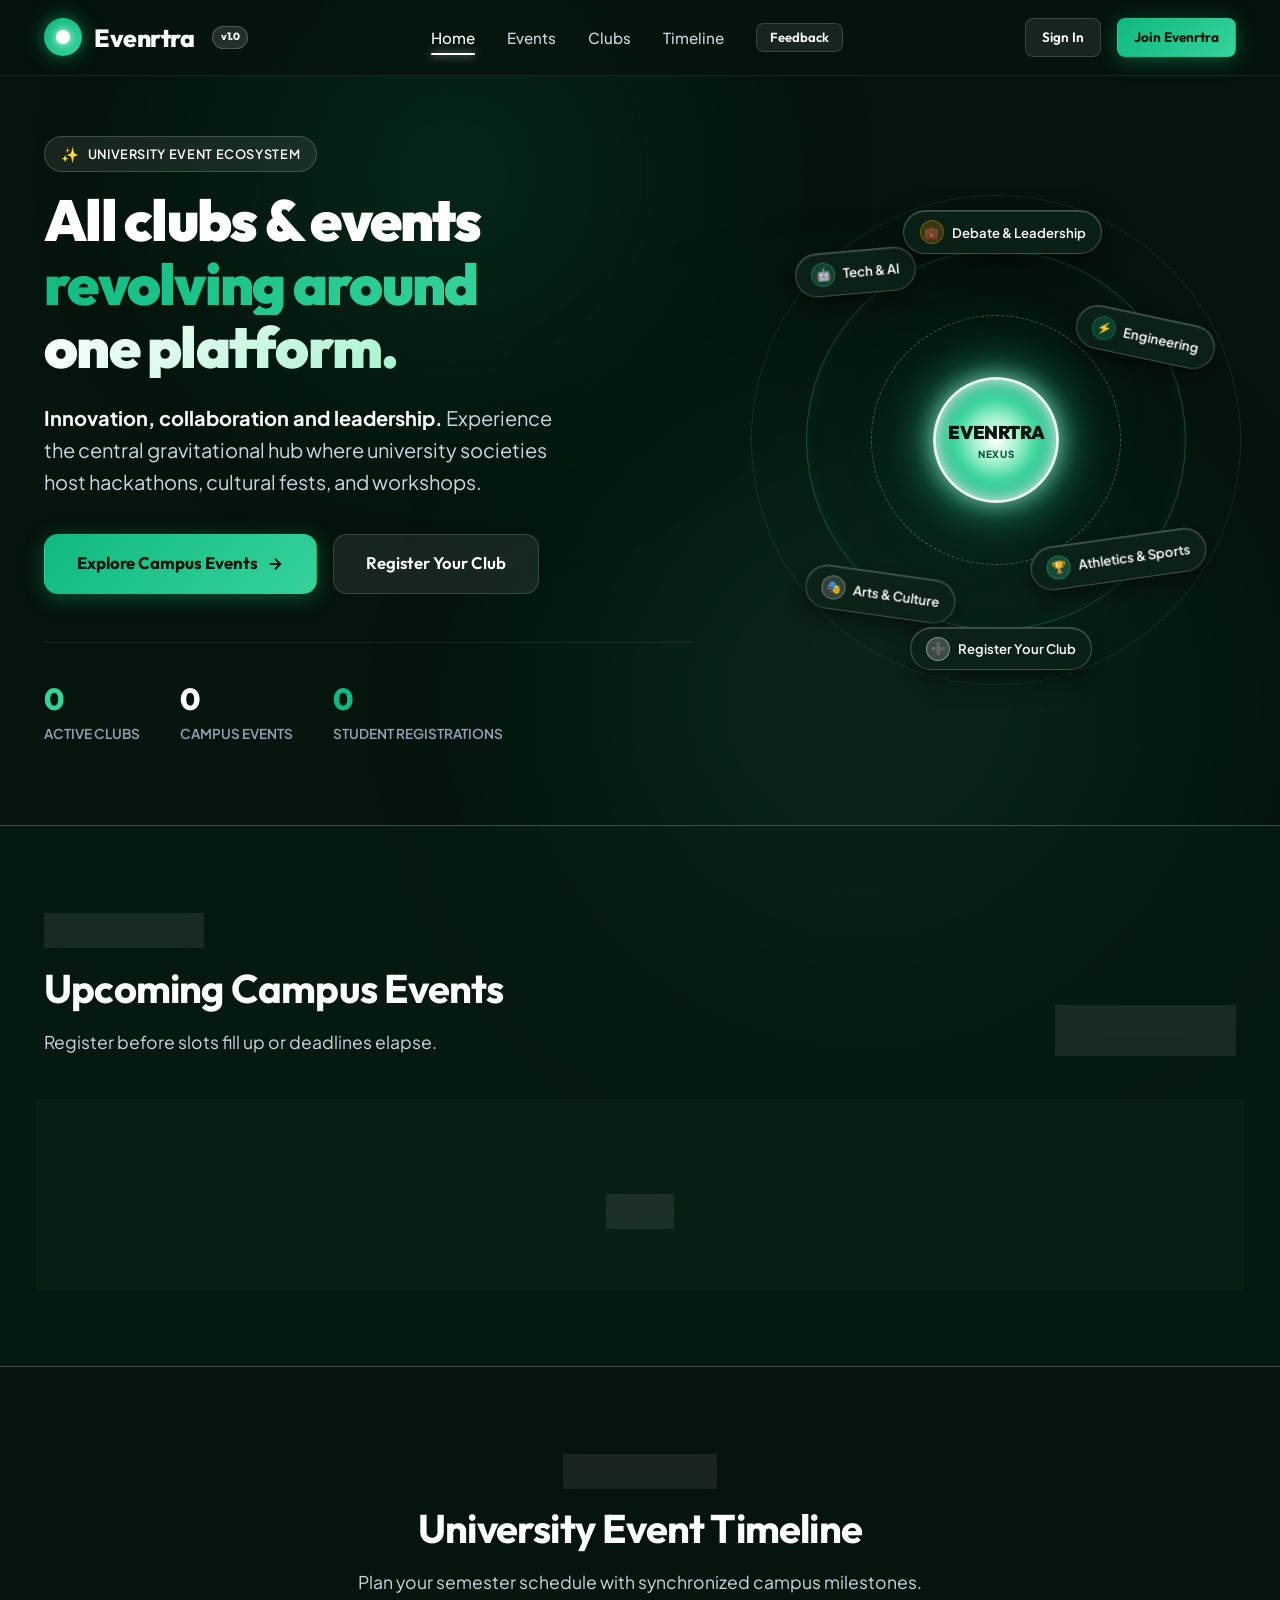
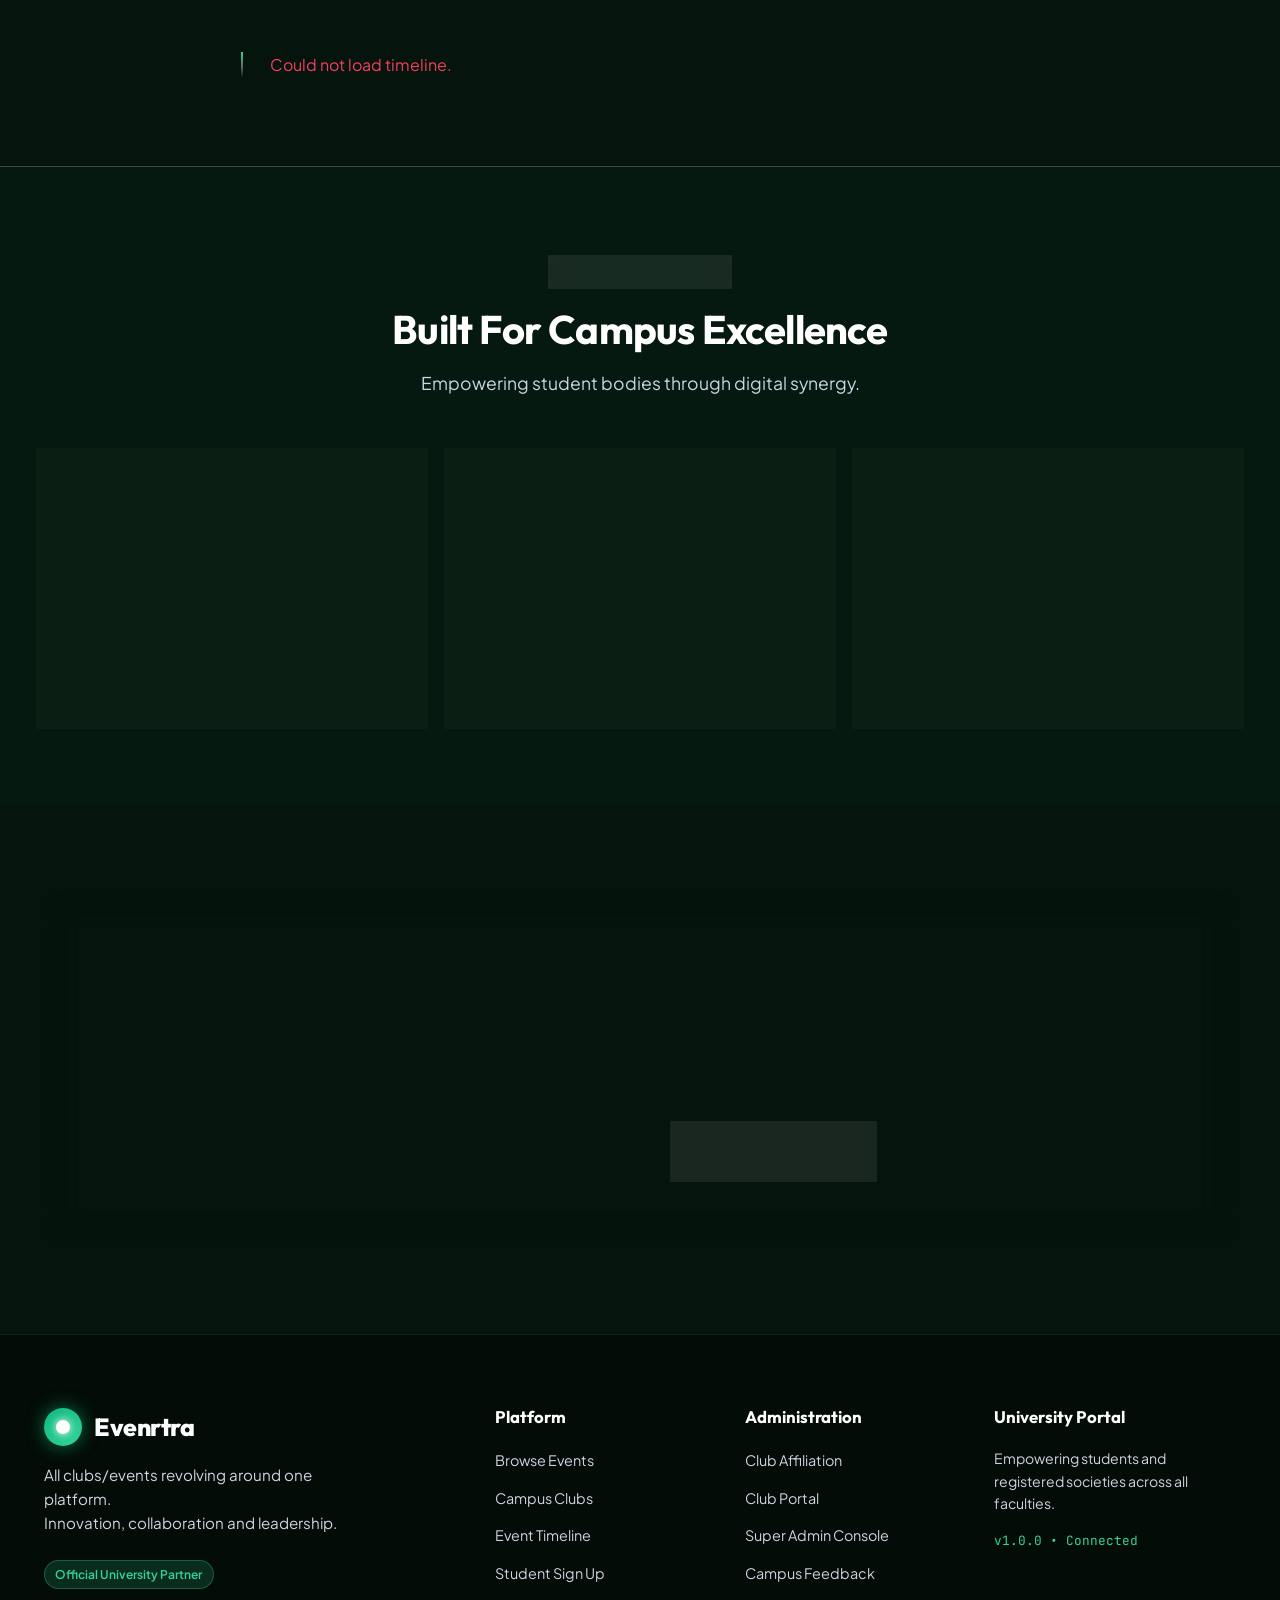
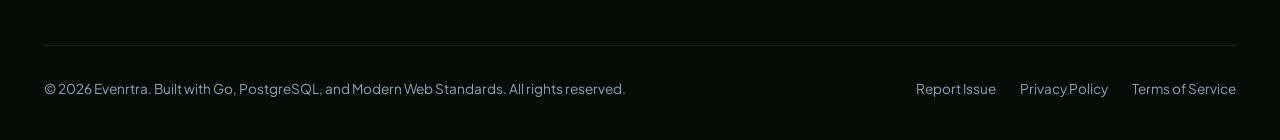
==== commit 95285af3: "Reset to clean initial state: 0 clubs, 0 events, 0 registrations" ====
--- a/frontend/index.html
+++ b/frontend/index.html
@@ -50,15 +50,15 @@
           <!-- Quick Metrics -->
           <div style="display: flex; gap: 2.5rem; border-top: 1px solid var(--border-subtle); padding-top: 2rem;">
             <div>
-              <div style="font-family: var(--font-heading); font-size: 1.9rem; font-weight: 800; color: var(--accent-cyan);" id="stat-clubs-hero">25+</div>
+              <div style="font-family: var(--font-heading); font-size: 1.9rem; font-weight: 800; color: var(--accent-mint);" id="stat-clubs-hero">0</div>
               <div style="font-size: 0.85rem; color: var(--text-dim); text-transform: uppercase; font-weight: 600;">Active Clubs</div>
             </div>
             <div>
-              <div style="font-family: var(--font-heading); font-size: 1.9rem; font-weight: 800; color: #d8b4fe;" id="stat-events-hero">140+</div>
-              <div style="font-size: 0.85rem; color: var(--text-dim); text-transform: uppercase; font-weight: 600;">Annual Events</div>
+              <div style="font-family: var(--font-heading); font-size: 1.9rem; font-weight: 800; color: #ffffff;" id="stat-events-hero">0</div>
+              <div style="font-size: 0.85rem; color: var(--text-dim); text-transform: uppercase; font-weight: 600;">Campus Events</div>
             </div>
             <div>
-              <div style="font-family: var(--font-heading); font-size: 1.9rem; font-weight: 800; color: var(--accent-emerald);" id="stat-students-hero">8,500+</div>
+              <div style="font-family: var(--font-heading); font-size: 1.9rem; font-weight: 800; color: var(--accent-emerald);" id="stat-students-hero">0</div>
               <div style="font-size: 0.85rem; color: var(--text-dim); text-transform: uppercase; font-weight: 600;">Student Registrations</div>
             </div>
           </div>
@@ -77,20 +77,20 @@
             <div class="core-sub">NEXUS</div>
           </div>
 
-          <!-- Orbiting Satellites (Clubs & Highlights) -->
+          <!-- Orbiting Satellites (Club Spheres & Registration) -->
           <div class="orbit-satellite" style="top: 12%; left: 8%; transform: rotate(-5deg);" onclick="window.location.href='events.html?cat=tech'">
             <div class="sat-icon" style="background: rgba(52, 211, 153, 0.2); color: var(--accent-mint); border: 1px solid rgba(52, 211, 153, 0.3);">🤖</div>
-            <span>Robotics &amp; AI</span>
+            <span>Tech &amp; AI</span>
           </div>
 
           <div class="orbit-satellite" style="bottom: 15%; left: 10%; transform: rotate(8deg);" onclick="window.location.href='events.html?cat=cultural'">
             <div class="sat-icon" style="background: rgba(255, 255, 255, 0.15); color: #ffffff; border: 1px solid rgba(255, 255, 255, 0.3);">🎭</div>
-            <span>Drama &amp; Arts</span>
+            <span>Arts &amp; Culture</span>
           </div>
 
           <div class="orbit-satellite" style="top: 25%; right: 4%; transform: rotate(12deg);" onclick="window.location.href='events.html?cat=tech'">
             <div class="sat-icon" style="background: rgba(16, 185, 129, 0.2); color: var(--accent-emerald); border: 1px solid rgba(16, 185, 129, 0.3);">⚡</div>
-            <span>IEEE Student Branch</span>
+            <span>Engineering</span>
           </div>
 
           <div class="orbit-satellite" style="bottom: 22%; right: 6%; transform: rotate(-8deg);" onclick="window.location.href='events.html?cat=sports'">
@@ -100,12 +100,12 @@
 
           <div class="orbit-satellite" style="top: 4%; right: 28%;" onclick="window.location.href='events.html?cat=academic'">
             <div class="sat-icon" style="background: rgba(245, 158, 11, 0.2); color: var(--accent-amber); border: 1px solid rgba(245, 158, 11, 0.3);">💼</div>
-            <span>Business &amp; Leadership</span>
-          </div>
-
-          <div class="orbit-satellite" style="bottom: 4%; left: 32%;" onclick="window.location.href='events.html?cat=cultural'">
-            <div class="sat-icon" style="background: rgba(255, 255, 255, 0.2); color: #ffffff; border: 1px solid rgba(255, 255, 255, 0.4);">🎵</div>
-            <span>Music Society</span>
+            <span>Debate &amp; Leadership</span>
+          </div>
+
+          <div class="orbit-satellite" style="bottom: 4%; left: 32%;" onclick="window.location.href='auth.html?mode=club'">
+            <div class="sat-icon" style="background: rgba(255, 255, 255, 0.2); color: #ffffff; border: 1px solid rgba(255, 255, 255, 0.4);">➕</div>
+            <span>Register Your Club</span>
           </div>
         </div>
 
@@ -282,8 +282,20 @@
   <script src="js/events.js"></script>
   <script src="js/feedback.js"></script>
   <script>
-    document.addEventListener('DOMContentLoaded', () => {
-      // Load 6 featured events on homepage
+    document.addEventListener('DOMContentLoaded', async () => {
+      // Load real-time platform statistics
+      try {
+        const statsRes = await window.api.get('/stats');
+        if (statsRes && statsRes.data) {
+          document.getElementById('stat-clubs-hero').innerText = statsRes.data.total_clubs ?? 0;
+          document.getElementById('stat-events-hero').innerText = statsRes.data.total_events ?? 0;
+          document.getElementById('stat-students-hero').innerText = statsRes.data.total_registrations ?? 0;
+        }
+      } catch (e) {
+        // Fallback to 0
+      }
+
+      // Load featured events on homepage
       loadEventsCatalog({
         containerId: 'featured-events-grid',
         limit: 6
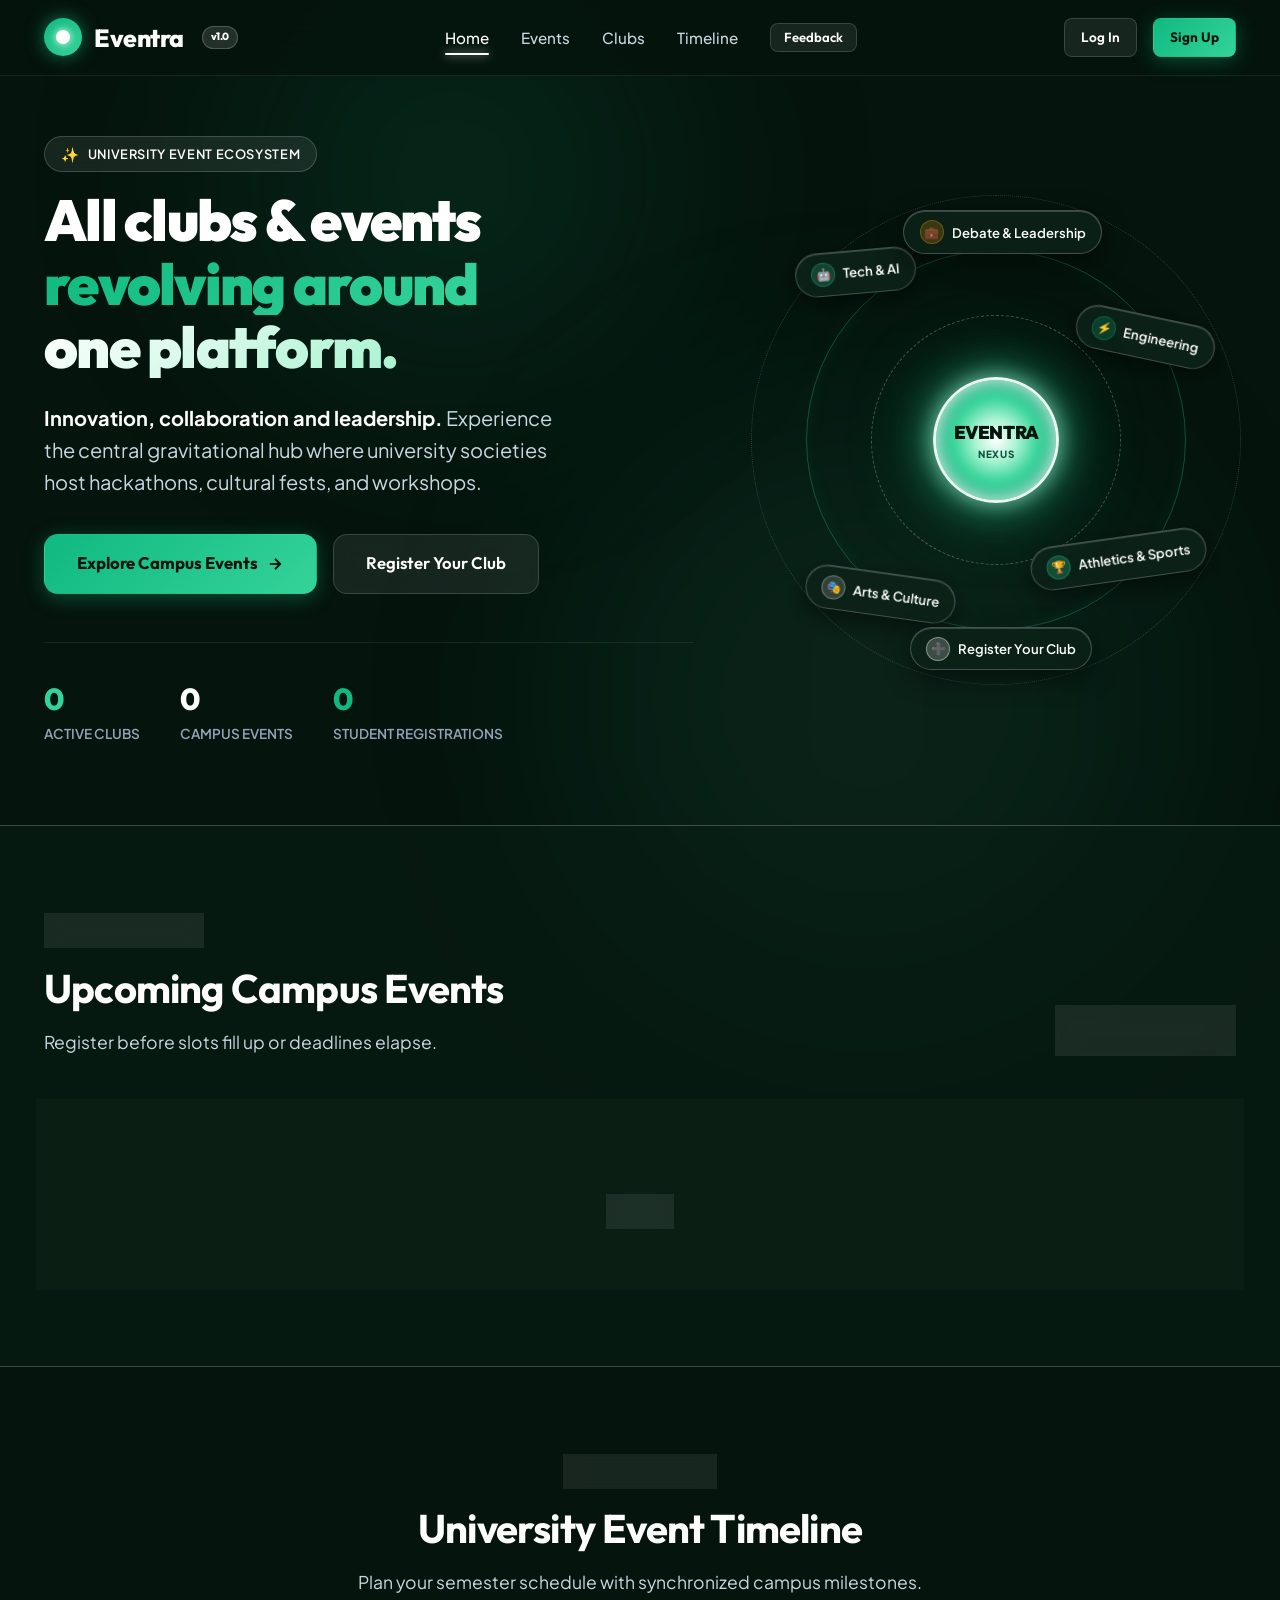
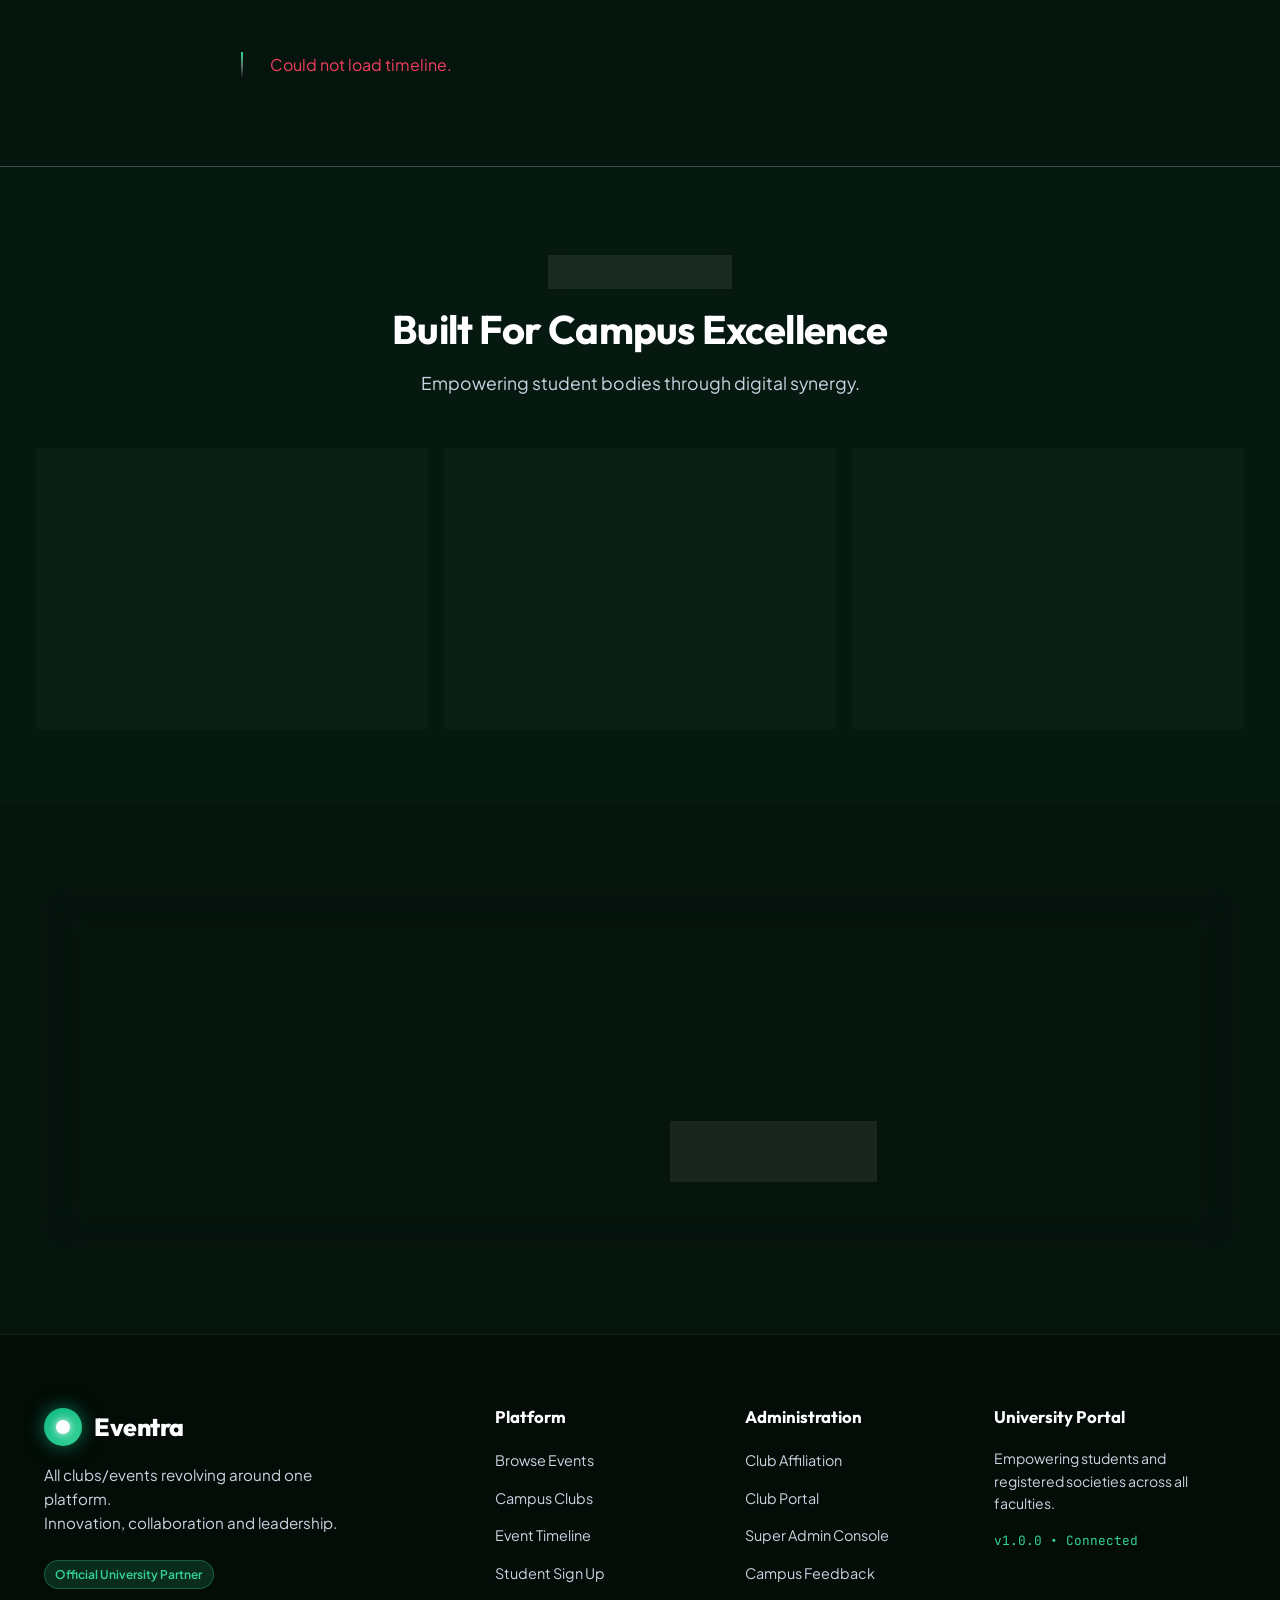
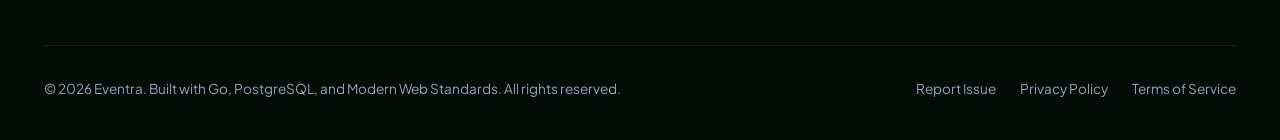
==== commit 4ccc86b8: "Rename application to Eventra and update all components" ====
--- a/frontend/index.html
+++ b/frontend/index.html
@@ -3,7 +3,7 @@
 <head>
   <meta charset="UTF-8">
   <meta name="viewport" content="width=device-width, initial-scale=1.0">
-  <title>Evenrtra — University Club Event Management Platform</title>
+  <title>Eventra — University Club Event Management Platform</title>
   <meta name="description" content="All clubs/events revolving around one platform. Innovation, collaboration and leadership. Discover, host, and register for university events.">
 
   <!-- Core Stylesheets -->
@@ -73,7 +73,7 @@
 
           <!-- Central Radiant Platform Core -->
           <div class="orbit-core" onclick="window.location.href='events.html'">
-            <div class="core-title">EVENRTRA</div>
+            <div class="core-title">EVENTRA</div>
             <div class="core-sub">NEXUS</div>
           </div>
 
@@ -152,7 +152,7 @@
     </div>
   </section>
 
-  <!-- Three Pillars of Evenrtra -->
+  <!-- Three Pillars of Eventra -->
   <section class="section" style="background: rgba(9, 30, 20, 0.5); border-top: 1px solid var(--border-white-layer);">
     <div class="container">
       <div class="section-header">
@@ -206,7 +206,7 @@
       <div class="glass-card" style="padding: 4rem 2rem; text-align: center; background: radial-gradient(circle at 50% 50%, rgba(52, 211, 153, 0.18) 0%, rgba(9, 30, 20, 0.95) 100%); border: 1px solid var(--border-white-layer); box-shadow: 0 20px 50px rgba(0, 0, 0, 0.6), inset 0 1px 0 rgba(255, 255, 255, 0.2);">
         <h2 style="font-size: 2.6rem; margin-bottom: 1rem;">Ready to Amplify Campus Life?</h2>
         <p style="max-width: 580px; margin: 0 auto 2.5rem; font-size: 1.15rem; color: var(--text-muted);">
-          Join thousands of university students discovering their passions, attending workshops, and leading organizations on Evenrtra.
+          Join thousands of university students discovering their passions, attending workshops, and leading organizations on Eventra.
         </p>
         <div style="display: flex; justify-content: center; gap: 1rem; flex-wrap: wrap;">
           <a href="auth.html?mode=register" class="btn btn-lg btn-primary">Create Student Account</a>
@@ -223,7 +223,7 @@
         <div class="footer-brand">
           <a href="index.html" class="brand-logo" style="margin-bottom: 0.5rem;">
             <div class="logo-orb"></div>
-            <span>Evenrtra</span>
+            <span>Eventra</span>
           </a>
           <p>
             All clubs/events revolving around one platform.<br>
@@ -266,7 +266,7 @@
       </div>
 
       <div class="footer-bottom">
-        <div>&copy; 2026 Evenrtra. Built with Go, PostgreSQL, and Modern Web Standards. All rights reserved.</div>
+        <div>&copy; 2026 Eventra. Built with Go, PostgreSQL, and Modern Web Standards. All rights reserved.</div>
         <div style="display:flex; gap:1.5rem;">
           <a href="javascript:void(0)" onclick="openFeedbackModal()">Report Issue</a>
           <a href="javascript:void(0)">Privacy Policy</a>
--- a/frontend/css/main.css
+++ b/frontend/css/main.css
@@ -1,5 +1,5 @@
 /* ===================================================================
-   EVENRTRA - Premium Dark Green & White Layer Design System
+   EVENTRA - Premium Dark Green & White Layer Design System
    "All clubs/events revolving around one platform"
    "Innovation, collaboration and leadership"
    =================================================================== */
--- a/frontend/css/animations.css
+++ b/frontend/css/animations.css
@@ -1,5 +1,5 @@
 /* ===================================================================
-   EVENRTRA - Orbit & Nebula Animations
+   EVENTRA - Orbit & Nebula Animations
    "All clubs/events revolving around one platform"
    Theme: Dark Green Obsidian & Crisp White Layer
    =================================================================== */
@@ -16,7 +16,7 @@
   justify-content: center;
 }
 
-/* Center Evenrtra Core Sun/Portal */
+/* Center Eventra Core Sun/Portal */
 .orbit-core {
   width: 126px;
   height: 126px;
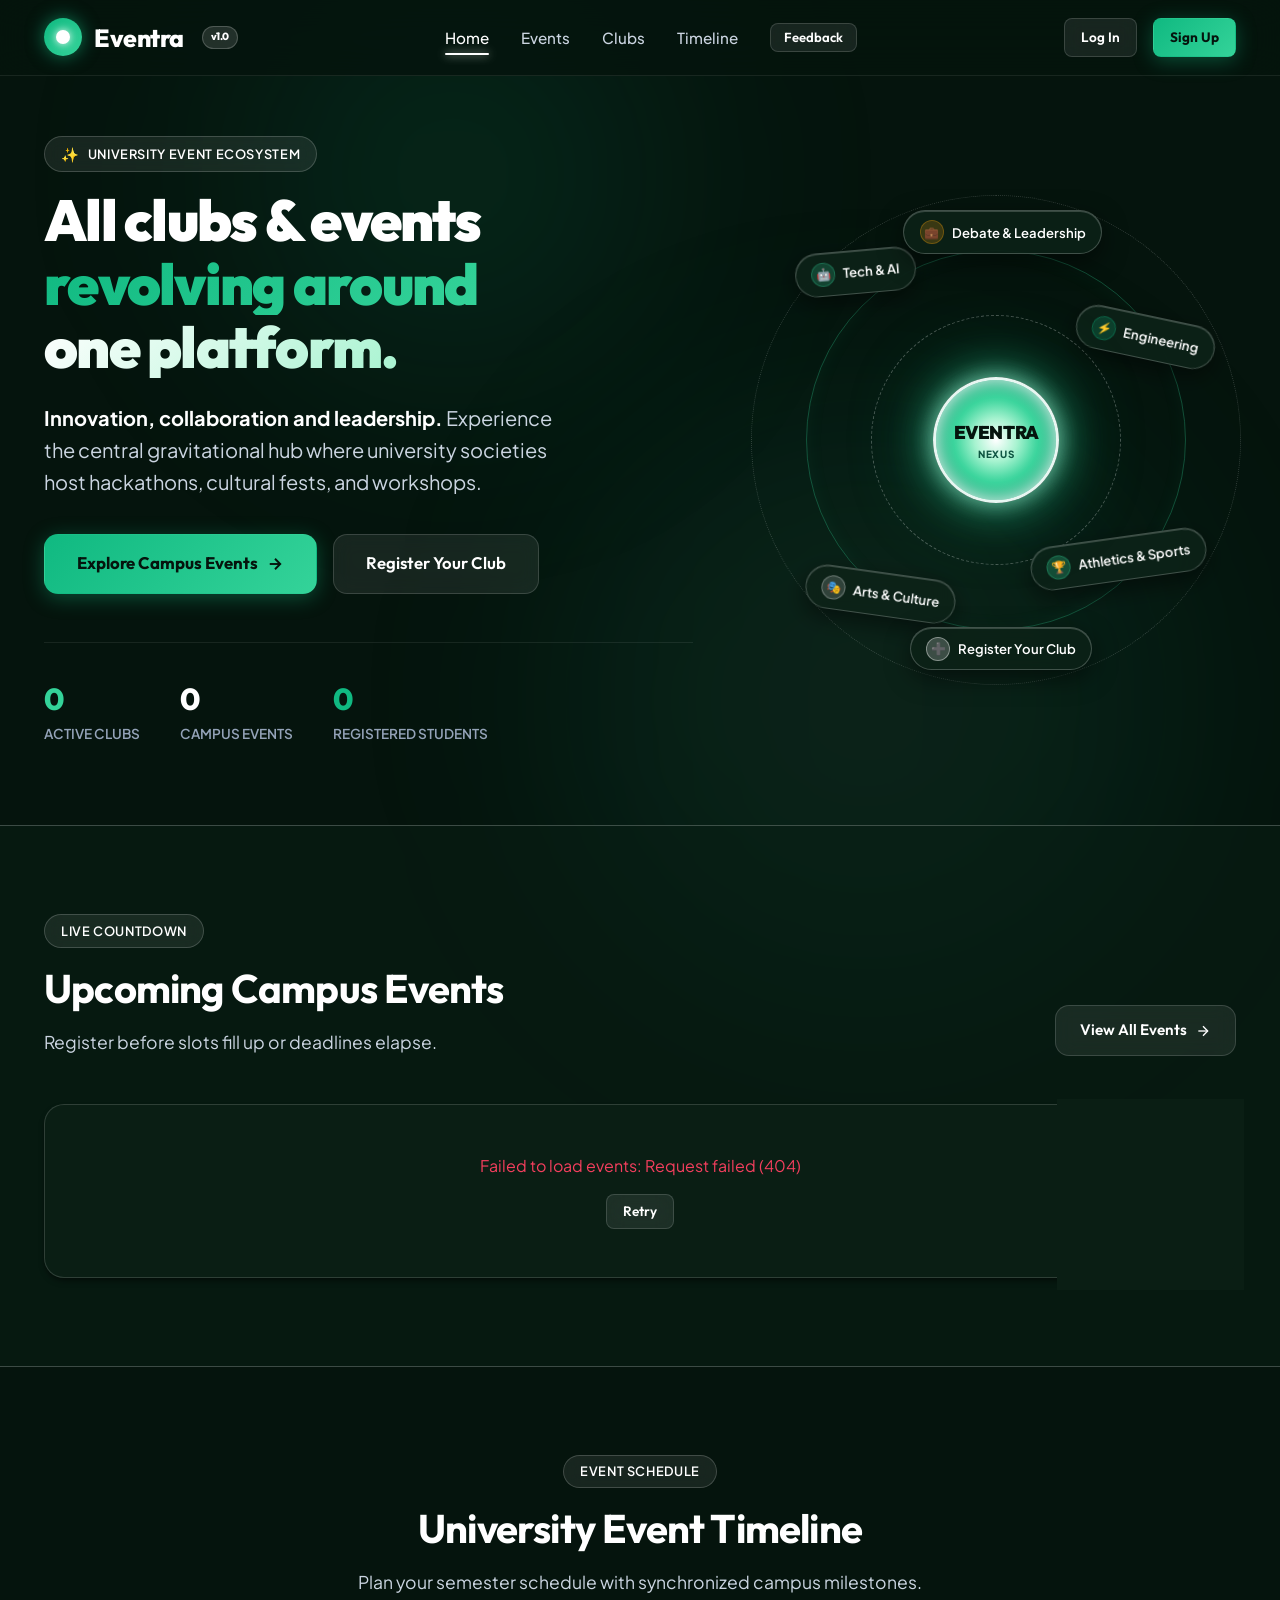
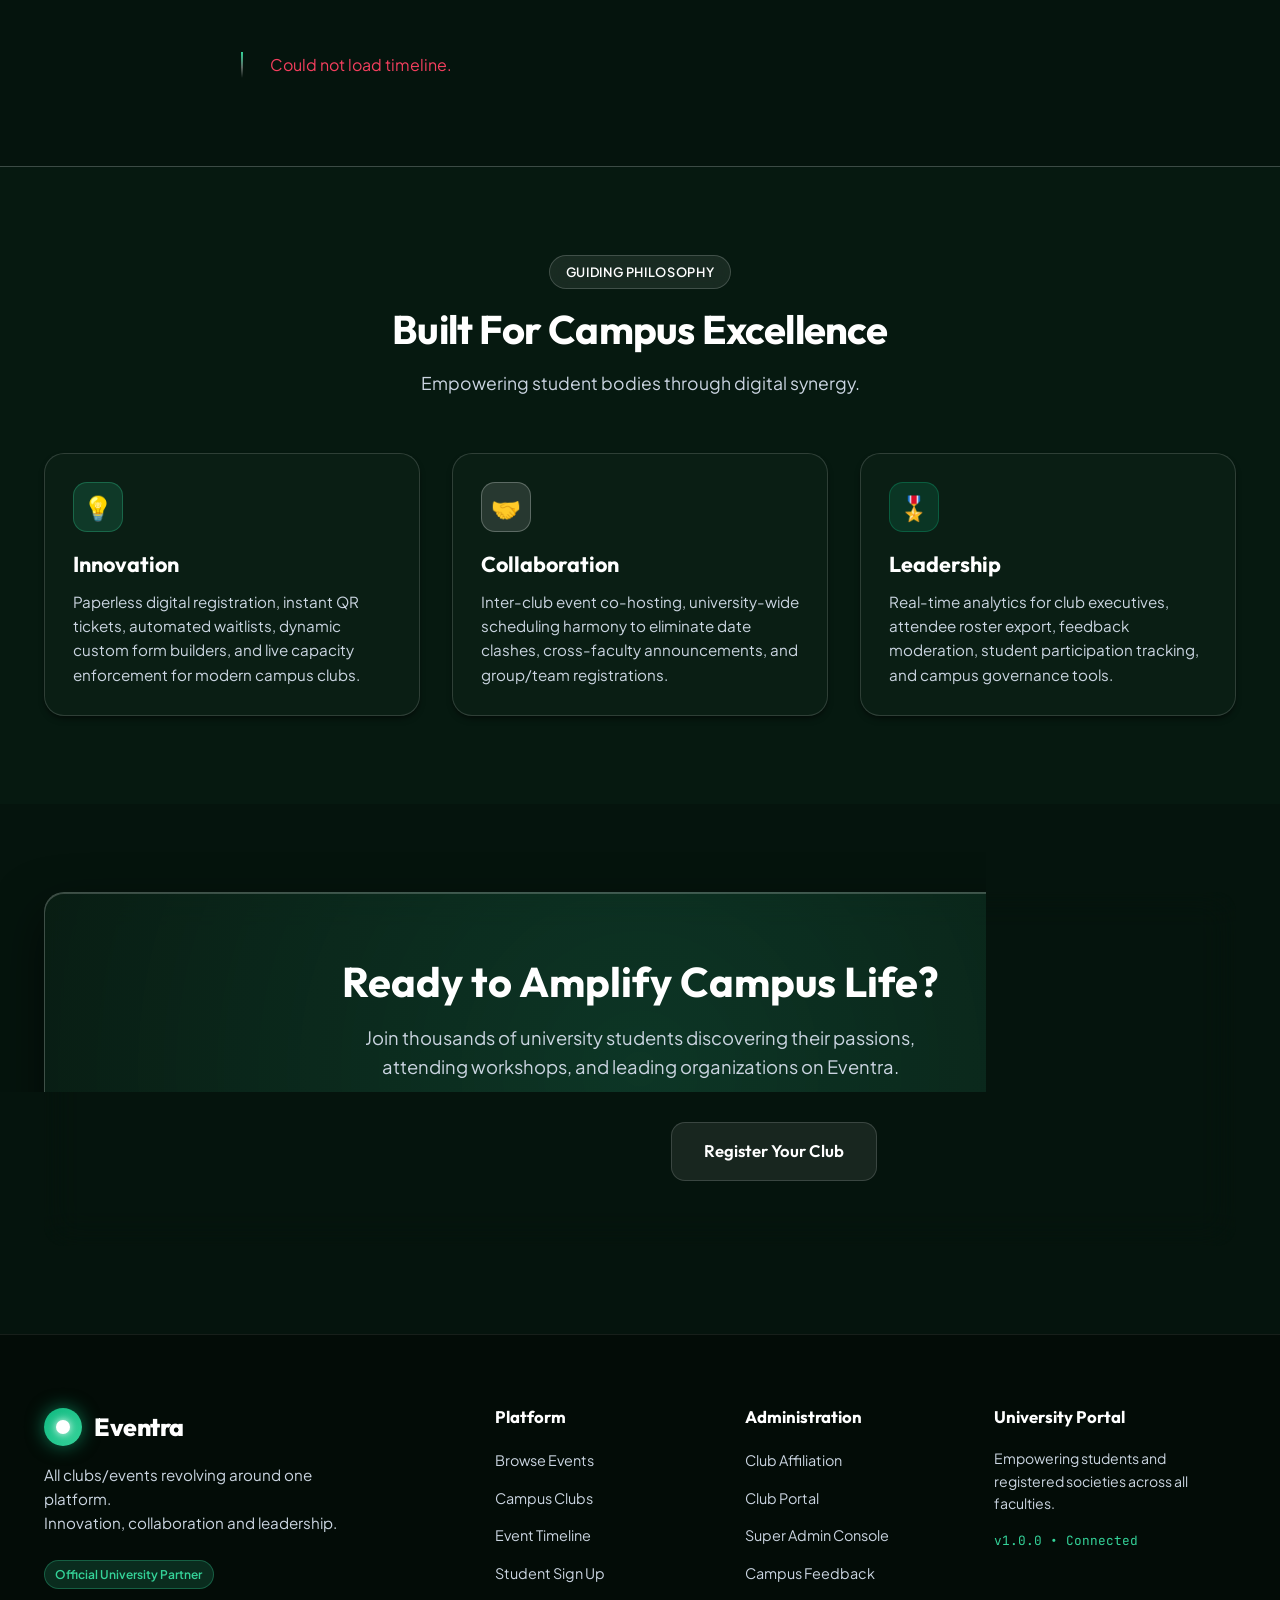
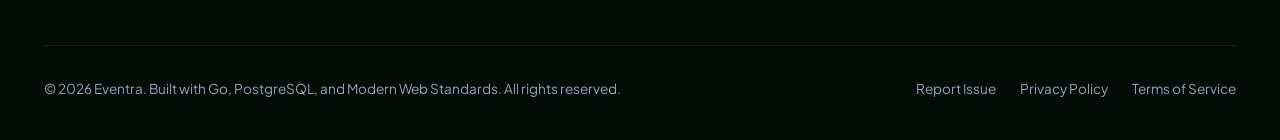
==== commit ae31015b: "Fix club listing pagination parsing and enable public real-time platform statistics" ====
--- a/frontend/index.html
+++ b/frontend/index.html
@@ -59,7 +59,7 @@
             </div>
             <div>
               <div style="font-family: var(--font-heading); font-size: 1.9rem; font-weight: 800; color: var(--accent-emerald);" id="stat-students-hero">0</div>
-              <div style="font-size: 0.85rem; color: var(--text-dim); text-transform: uppercase; font-weight: 600;">Student Registrations</div>
+              <div style="font-size: 0.85rem; color: var(--text-dim); text-transform: uppercase; font-weight: 600;">Registered Students</div>
             </div>
           </div>
         </div>
@@ -287,9 +287,10 @@
       try {
         const statsRes = await window.api.get('/stats');
         if (statsRes && statsRes.data) {
-          document.getElementById('stat-clubs-hero').innerText = statsRes.data.total_clubs ?? 0;
-          document.getElementById('stat-events-hero').innerText = statsRes.data.total_events ?? 0;
-          document.getElementById('stat-students-hero').innerText = statsRes.data.total_registrations ?? 0;
+          const stats = statsRes.data;
+          document.getElementById('stat-clubs-hero').innerText = stats.total_clubs ?? 0;
+          document.getElementById('stat-events-hero').innerText = stats.total_events ?? 0;
+          document.getElementById('stat-students-hero').innerText = stats.total_students ?? stats.total_registrations ?? 0;
         }
       } catch (e) {
         // Fallback to 0
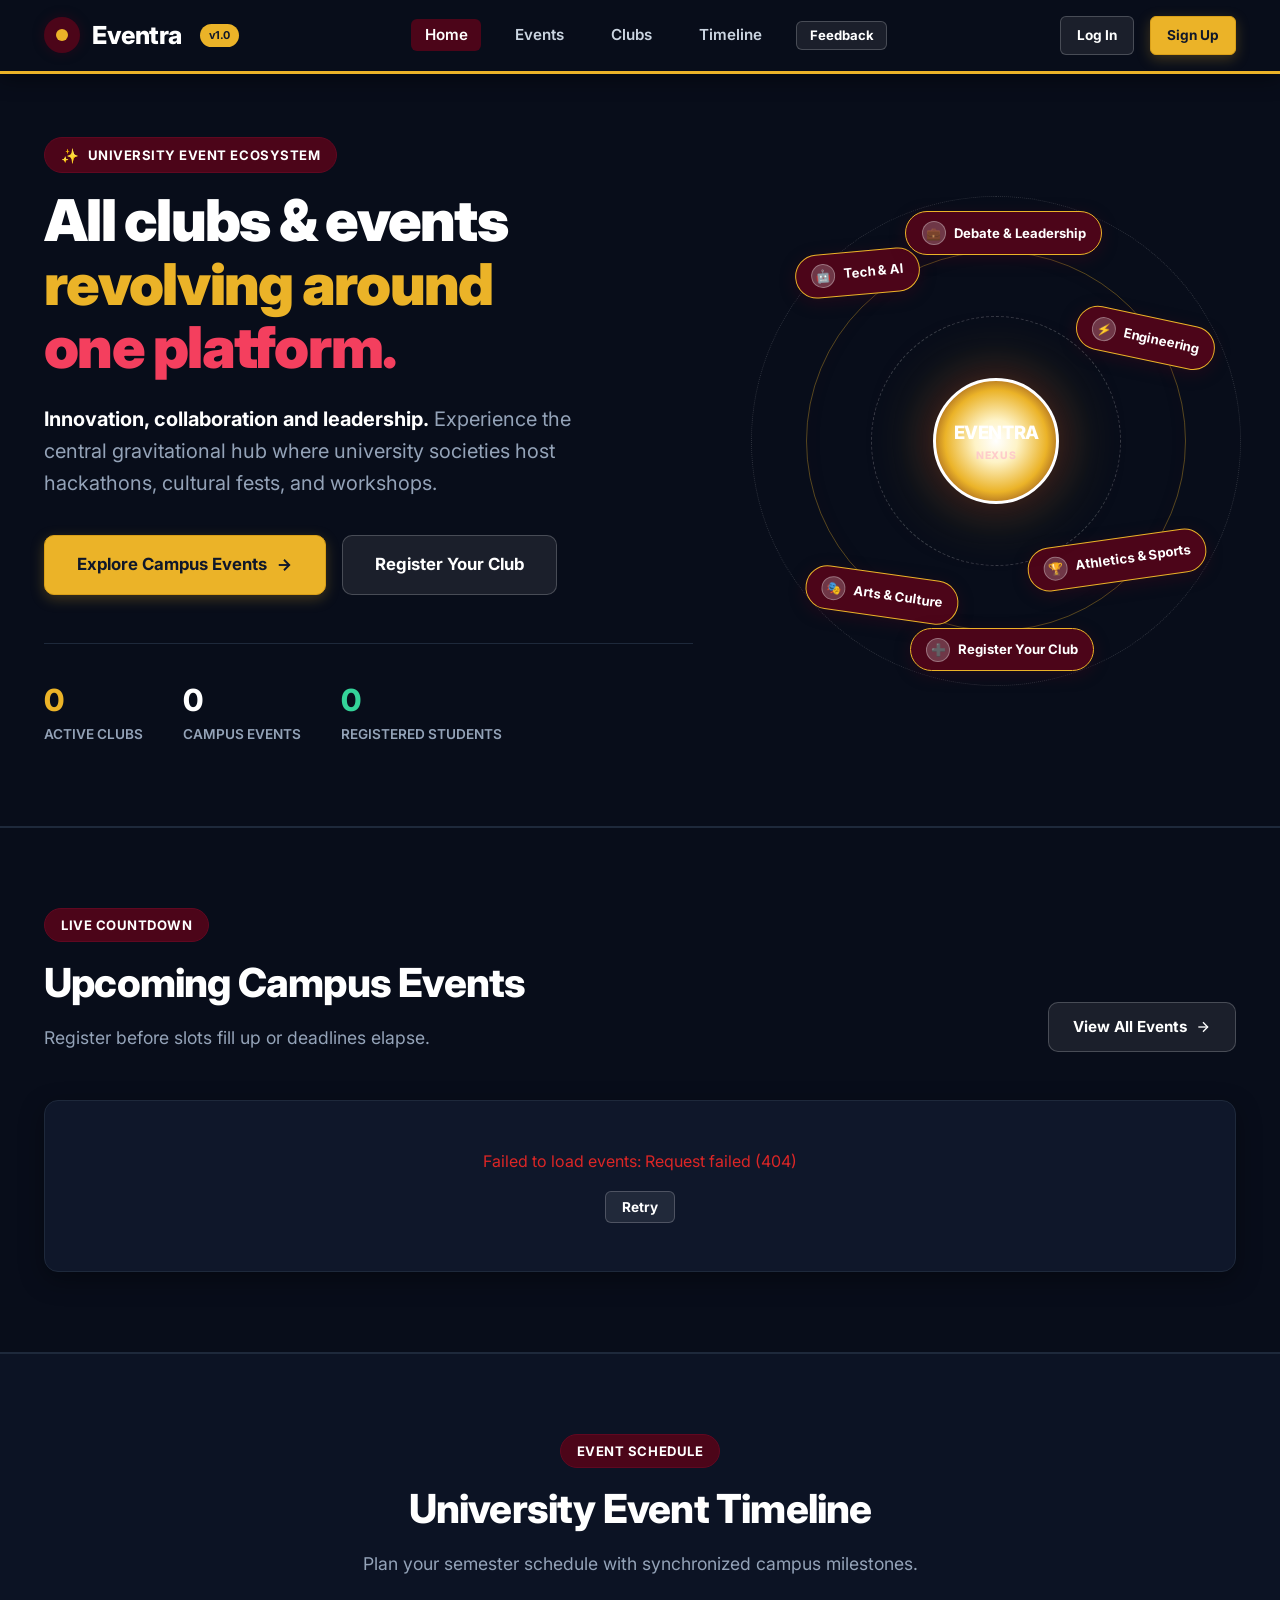
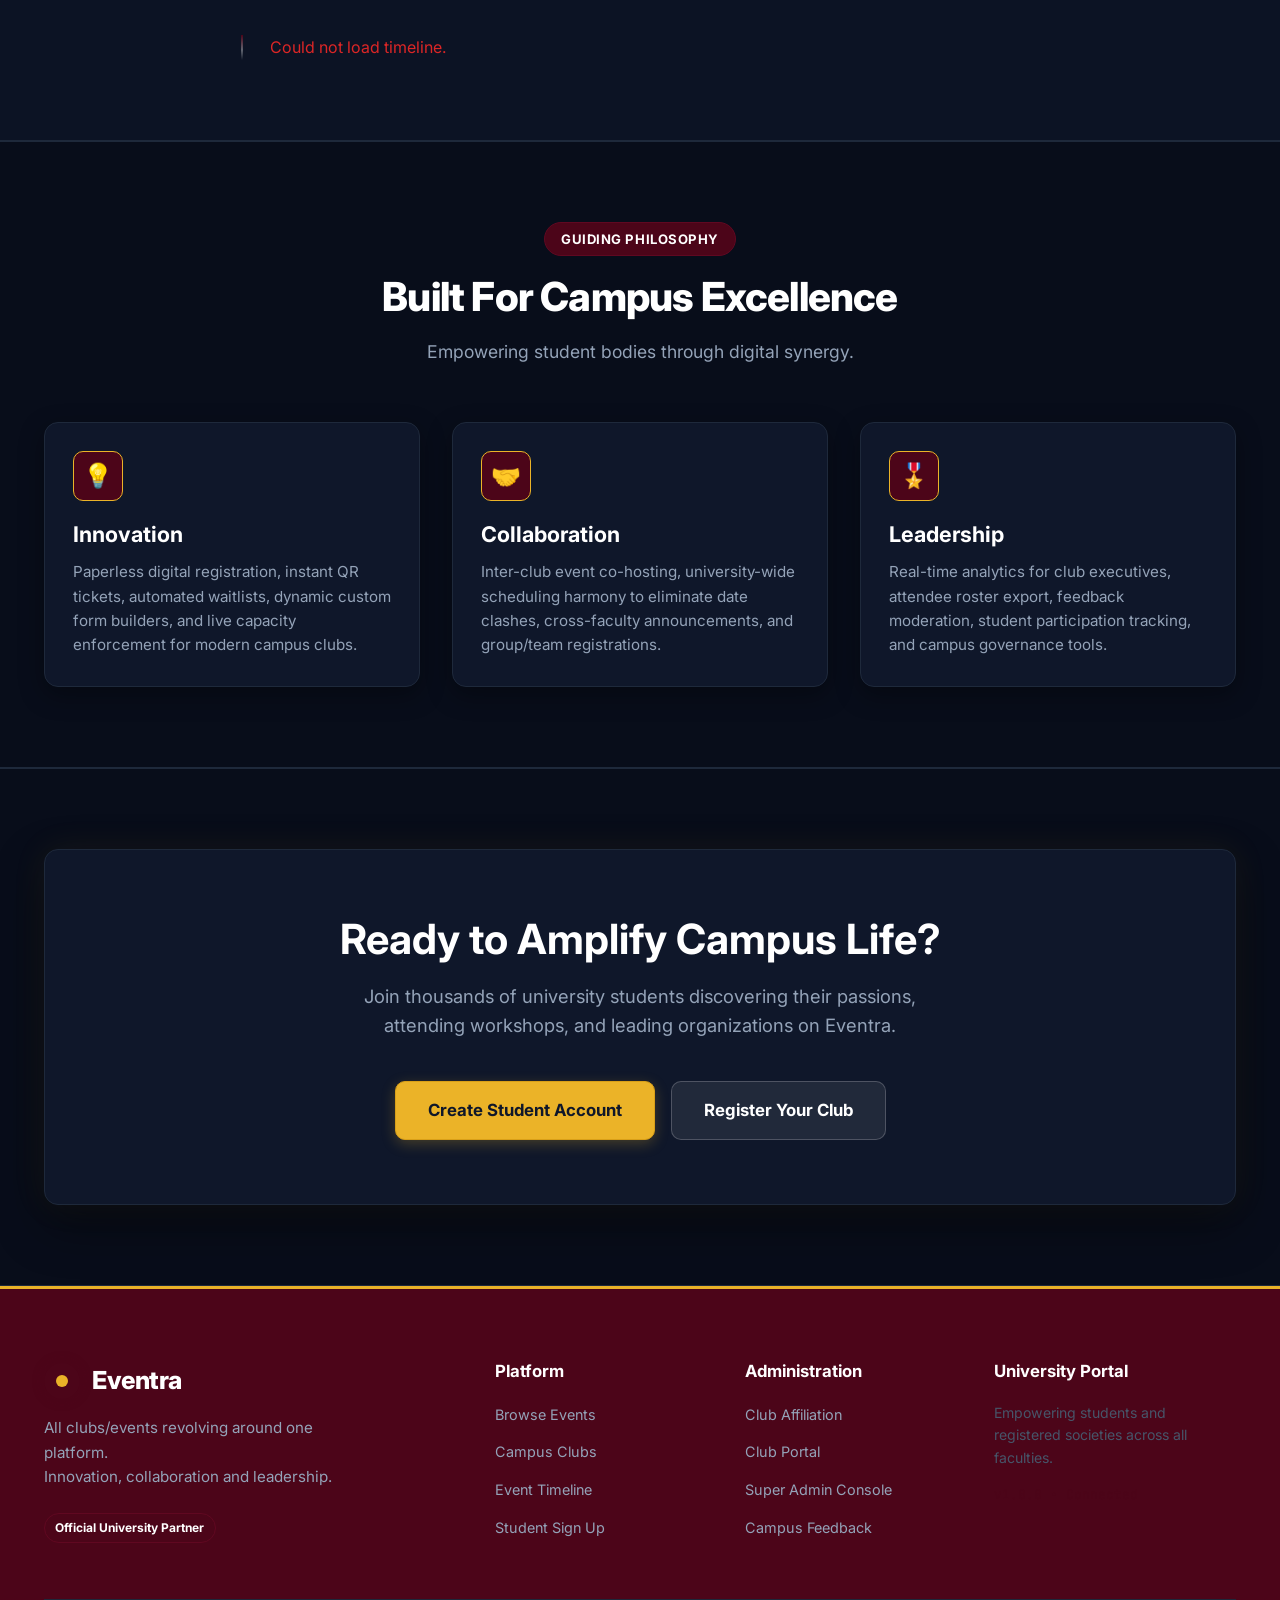
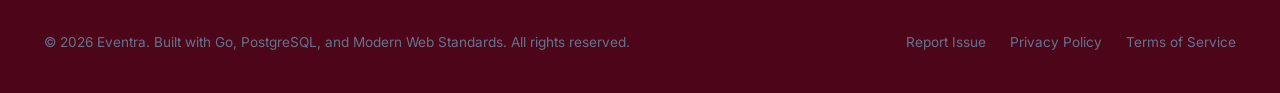
==== commit 5458509e: "Update webapp typography, white background, alternating black and white sections, and academic brown" ====
--- a/frontend/index.html
+++ b/frontend/index.html
@@ -10,13 +10,13 @@
   <link rel="stylesheet" href="css/main.css">
   <link rel="stylesheet" href="css/animations.css">
 </head>
-<body>
+<body class="page-dark">
 
   <!-- Dynamic Navigation Bar -->
   <div id="navbar-container"></div>
 
   <!-- Hero Section -->
-  <section class="section" style="padding-top: 8.5rem; padding-bottom: 5rem; min-height: 85vh; display: flex; align-items: center;">
+  <section class="section section-dark hero-section" style="padding-top: 8.5rem; padding-bottom: 5rem; min-height: 85vh; display: flex; align-items: center;">
     <div class="container">
       <div style="display: grid; grid-template-columns: 1.15fr 0.85fr; gap: 4rem; align-items: center;">
         
@@ -27,14 +27,14 @@
             <span>University Event Ecosystem</span>
           </div>
 
-          <h1 style="font-size: 3.6rem; font-weight: 900; line-height: 1.1; margin-bottom: 1.5rem; letter-spacing: -0.03em;">
+          <h1 style="font-size: 3.6rem; font-weight: 900; line-height: 1.1; margin-bottom: 1.5rem; letter-spacing: -0.03em; color: #ffffff;">
             All clubs &amp; events <br>
-            <span class="text-gradient">revolving around</span> <br>
-            <span class="text-gradient-accent">one platform.</span>
+            <span style="color: #ebb328;">revolving around</span> <br>
+            <span style="color: #f43f5e;">one platform.</span>
           </h1>
 
-          <p style="font-size: 1.25rem; line-height: 1.6; color: var(--text-muted); margin-bottom: 2.25rem; max-width: 540px;">
-            <strong style="color: var(--text-main);">Innovation, collaboration and leadership.</strong> Experience the central gravitational hub where university societies host hackathons, cultural fests, and workshops.
+          <p style="font-size: 1.25rem; line-height: 1.6; color: #94a3b8; margin-bottom: 2.25rem; max-width: 540px;">
+            <strong style="color: #ffffff;">Innovation, collaboration and leadership.</strong> Experience the central gravitational hub where university societies host hackathons, cultural fests, and workshops.
           </p>
 
           <div style="display: flex; flex-wrap: wrap; gap: 1rem; margin-bottom: 3rem;">
@@ -48,18 +48,18 @@
           </div>
 
           <!-- Quick Metrics -->
-          <div style="display: flex; gap: 2.5rem; border-top: 1px solid var(--border-subtle); padding-top: 2rem;">
+          <div style="display: flex; gap: 2.5rem; border-top: 1px solid #1e293b; padding-top: 2rem;">
             <div>
-              <div style="font-family: var(--font-heading); font-size: 1.9rem; font-weight: 800; color: var(--accent-mint);" id="stat-clubs-hero">0</div>
-              <div style="font-size: 0.85rem; color: var(--text-dim); text-transform: uppercase; font-weight: 600;">Active Clubs</div>
+              <div style="font-family: var(--font-heading); font-size: 1.9rem; font-weight: 800; color: #ebb328;" id="stat-clubs-hero">0</div>
+              <div style="font-size: 0.85rem; color: #94a3b8; text-transform: uppercase; font-weight: 600;">Active Clubs</div>
             </div>
             <div>
               <div style="font-family: var(--font-heading); font-size: 1.9rem; font-weight: 800; color: #ffffff;" id="stat-events-hero">0</div>
-              <div style="font-size: 0.85rem; color: var(--text-dim); text-transform: uppercase; font-weight: 600;">Campus Events</div>
+              <div style="font-size: 0.85rem; color: #94a3b8; text-transform: uppercase; font-weight: 600;">Campus Events</div>
             </div>
             <div>
-              <div style="font-family: var(--font-heading); font-size: 1.9rem; font-weight: 800; color: var(--accent-emerald);" id="stat-students-hero">0</div>
-              <div style="font-size: 0.85rem; color: var(--text-dim); text-transform: uppercase; font-weight: 600;">Registered Students</div>
+              <div style="font-family: var(--font-heading); font-size: 1.9rem; font-weight: 800; color: #34d399;" id="stat-students-hero">0</div>
+              <div style="font-size: 0.85rem; color: #94a3b8; text-transform: uppercase; font-weight: 600;">Registered Students</div>
             </div>
           </div>
         </div>
@@ -113,8 +113,8 @@
     </div>
   </section>
 
-  <!-- Live Events Showcase with Real-Time Countdown -->
-  <section class="section" style="background: rgba(9, 30, 20, 0.5); border-top: 1px solid var(--border-white-layer); border-bottom: 1px solid var(--border-white-layer);">
+  <!-- Live Events Showcase with Real-Time Countdown (Dark Section) -->
+  <section class="section section-dark">
     <div class="container">
       <div style="display: flex; justify-content: space-between; align-items: flex-end; margin-bottom: 3rem; flex-wrap: wrap; gap: 1rem;">
         <div>
@@ -135,8 +135,8 @@
     </div>
   </section>
 
-  <!-- Interactive Campus Timeline -->
-  <section class="section" id="timeline">
+  <!-- Interactive Campus Timeline (Light Section) -->
+  <section class="section section-light" id="timeline">
     <div class="container">
       <div class="section-header">
         <div class="section-badge">Event Schedule</div>
@@ -152,8 +152,8 @@
     </div>
   </section>
 
-  <!-- Three Pillars of Eventra -->
-  <section class="section" style="background: rgba(9, 30, 20, 0.5); border-top: 1px solid var(--border-white-layer);">
+  <!-- Three Pillars of Eventra (Dark Section) -->
+  <section class="section section-dark">
     <div class="container">
       <div class="section-header">
         <div class="section-badge">Guiding Philosophy</div>
@@ -165,33 +165,33 @@
         
         <!-- Pillar 1 -->
         <div class="glass-card">
-          <div style="width: 50px; height: 50px; border-radius: var(--radius-md); background: rgba(52, 211, 153, 0.15); color: var(--accent-mint); border: 1px solid rgba(52, 211, 153, 0.3); display: flex; align-items: center; justify-content: center; font-size: 1.5rem; margin-bottom: 1.25rem;">
+          <div style="width: 50px; height: 50px; border-radius: var(--radius-md); background: #4c0519; border: 1px solid #ebb328; color: #ffffff; display: flex; align-items: center; justify-content: center; font-size: 1.5rem; margin-bottom: 1.25rem;">
             💡
           </div>
-          <h3 style="font-size: 1.35rem; margin-bottom: 0.75rem;">Innovation</h3>
-          <p style="font-size: 0.95rem; line-height: 1.6;">
+          <h3 style="font-size: 1.35rem; margin-bottom: 0.75rem; color: #ffffff;">Innovation</h3>
+          <p style="font-size: 0.95rem; line-height: 1.6; color: #94a3b8;">
             Paperless digital registration, instant QR tickets, automated waitlists, dynamic custom form builders, and live capacity enforcement for modern campus clubs.
           </p>
         </div>
 
         <!-- Pillar 2 -->
         <div class="glass-card">
-          <div style="width: 50px; height: 50px; border-radius: var(--radius-md); background: rgba(255, 255, 255, 0.12); color: #ffffff; border: 1px solid rgba(255, 255, 255, 0.25); display: flex; align-items: center; justify-content: center; font-size: 1.5rem; margin-bottom: 1.25rem;">
+          <div style="width: 50px; height: 50px; border-radius: var(--radius-md); background: #4c0519; border: 1px solid #ebb328; color: #ffffff; display: flex; align-items: center; justify-content: center; font-size: 1.5rem; margin-bottom: 1.25rem;">
             🤝
           </div>
-          <h3 style="font-size: 1.35rem; margin-bottom: 0.75rem;">Collaboration</h3>
-          <p style="font-size: 0.95rem; line-height: 1.6;">
+          <h3 style="font-size: 1.35rem; margin-bottom: 0.75rem; color: #ffffff;">Collaboration</h3>
+          <p style="font-size: 0.95rem; line-height: 1.6; color: #94a3b8;">
             Inter-club event co-hosting, university-wide scheduling harmony to eliminate date clashes, cross-faculty announcements, and group/team registrations.
           </p>
         </div>
 
         <!-- Pillar 3 -->
         <div class="glass-card">
-          <div style="width: 50px; height: 50px; border-radius: var(--radius-md); background: rgba(16, 185, 129, 0.15); color: var(--accent-emerald); border: 1px solid rgba(16, 185, 129, 0.3); display: flex; align-items: center; justify-content: center; font-size: 1.5rem; margin-bottom: 1.25rem;">
+          <div style="width: 50px; height: 50px; border-radius: var(--radius-md); background: #4c0519; border: 1px solid #ebb328; color: #ffffff; display: flex; align-items: center; justify-content: center; font-size: 1.5rem; margin-bottom: 1.25rem;">
             🎖️
           </div>
-          <h3 style="font-size: 1.35rem; margin-bottom: 0.75rem;">Leadership</h3>
-          <p style="font-size: 0.95rem; line-height: 1.6;">
+          <h3 style="font-size: 1.35rem; margin-bottom: 0.75rem; color: #ffffff;">Leadership</h3>
+          <p style="font-size: 0.95rem; line-height: 1.6; color: #94a3b8;">
             Real-time analytics for club executives, attendee roster export, feedback moderation, student participation tracking, and campus governance tools.
           </p>
         </div>
@@ -200,12 +200,12 @@
     </div>
   </section>
 
-  <!-- Call to Action Banner -->
-  <section class="section">
-    <div class="container">
-      <div class="glass-card" style="padding: 4rem 2rem; text-align: center; background: radial-gradient(circle at 50% 50%, rgba(52, 211, 153, 0.18) 0%, rgba(9, 30, 20, 0.95) 100%); border: 1px solid var(--border-white-layer); box-shadow: 0 20px 50px rgba(0, 0, 0, 0.6), inset 0 1px 0 rgba(255, 255, 255, 0.2);">
-        <h2 style="font-size: 2.6rem; margin-bottom: 1rem;">Ready to Amplify Campus Life?</h2>
-        <p style="max-width: 580px; margin: 0 auto 2.5rem; font-size: 1.15rem; color: var(--text-muted);">
+  <!-- Call to Action Banner (Glowing Dark Card) -->
+  <section class="section section-dark">
+    <div class="container">
+      <div class="glass-card" style="padding: 4rem 2rem; text-align: center; background: linear-gradient(135deg, #0c1322 0%, #170711 100%); border: 1px solid #1e293b; color: #ffffff; box-shadow: 0 20px 50px rgba(0, 0, 0, 0.4), 0 0 35px rgba(235, 179, 40, 0.08);">
+        <h2 style="font-size: 2.6rem; margin-bottom: 1rem; color: #ffffff;">Ready to Amplify Campus Life?</h2>
+        <p style="max-width: 580px; margin: 0 auto 2.5rem; font-size: 1.15rem; color: #94a3b8;">
           Join thousands of university students discovering their passions, attending workshops, and leading organizations on Eventra.
         </p>
         <div style="display: flex; justify-content: center; gap: 1rem; flex-wrap: wrap;">
--- a/frontend/css/main.css
+++ b/frontend/css/main.css
@@ -1,84 +1,95 @@
 /* ===================================================================
-   EVENTRA - Premium Dark Green & White Layer Design System
-   "All clubs/events revolving around one platform"
-   "Innovation, collaboration and leadership"
+   EVENTRA - Campus Life & Event Platform
+   Font: Inter / Roboto Typography
+   Palette: Deep Burgundy (#4c0519), Golden Amber (#ebb328),
+            Warm Sand (#f5ede2), Crisp White & Obsidian
    =================================================================== */
 
-@import url('https://fonts.googleapis.com/css2?family=Outfit:wght@300;400;500;600;700;800;900&family=Plus+Jakarta+Sans:wght@400;500;600;700&family=JetBrains+Mono:wght@400;600&display=swap');
+@import url('https://fonts.googleapis.com/css2?family=Inter:wght@400;500;600;700;800;900&family=Roboto:wght@400;500;700&family=JetBrains+Mono:wght@400;600&display=swap');
 
 :root {
-  /* Color Palette - Deep Forest Obsidian & Luminous Mint */
-  --bg-primary: #05140d;
-  --bg-secondary: #091e14;
-  --bg-surface: #0e2b1d;
-  --bg-card: rgba(12, 33, 23, 0.78);
-  --bg-card-hover: rgba(16, 44, 31, 0.88);
-  --bg-glass: rgba(12, 33, 23, 0.65);
-  --bg-glass-strong: rgba(7, 20, 13, 0.9);
-  --bg-input: rgba(9, 26, 17, 0.95);
-
-  /* White Layers */
-  --white-layer-subtle: rgba(255, 255, 255, 0.04);
-  --white-layer-mid: rgba(255, 255, 255, 0.08);
-  --white-layer-high: rgba(255, 255, 255, 0.14);
-  --white-solid: #ffffff;
-
-  /* Primary Brand Accents - Emerald, Mint & Pure White */
-  --accent-cyan: #34d399; /* Mint alias */
-  --accent-blue: #10b981; /* Emerald alias */
-  --accent-green: #10b981;
-  --accent-emerald: #10b981;
-  --accent-mint: #34d399;
-  --accent-pine: #059669;
-  --accent-light: #a7f3d0;
-  --accent-purple: #34d399; /* Remapped to mint for theme coherence */
-  --accent-magenta: #10b981;
-  --accent-amber: #f59e0b;
-  --accent-rose: #f43f5e;
+  /* Color Palette - Crisp White Base & Academic Sections */
+  --bg-primary: #ffffff;
+  --bg-secondary: #fdfbf7;
+  --bg-surface: #f8fafc;
+  --bg-card: #ffffff;
+  --bg-card-hover: #ffffff;
+  --bg-glass: rgba(255, 255, 255, 0.98);
+  --bg-glass-strong: #ffffff;
+  --bg-input: #ffffff;
+  --bg-dark-section: #0a0f1d;
+  --bg-dark-card: #111827;
+
+  /* Deep Wine Burgundy (Signature Primary) */
+  --bg-text-brown: #4c0519;
+  --bg-brown: #4c0519;
+  --bg-burgundy: #4c0519;
+  --accent-brown: #4c0519;
+  --accent-brown-light: #600821;
+  --accent-brown-hover: #370311;
+  --border-brown: #600821;
+
+  /* Golden Amber (Signature Secondary) */
+  --bg-gold: #ebb328;
+  --bg-gold-hover: #d99f18;
+  --accent-amber: #ebb328;
+
+  /* Warm Sand Tag Accent */
+  --bg-sand: #f5ede2;
+
+  /* Primary Brand Accents */
+  --accent-cyan: #4c0519;
+  --accent-blue: #0f172a;
+  --accent-green: #15803d;
+  --accent-emerald: #15803d;
+  --accent-mint: #4c0519;
+  --accent-pine: #370311;
+  --accent-light: #fef2f2;
+  --accent-purple: #4c0519;
+  --accent-magenta: #4c0519;
+  --accent-rose: #dc2626;
 
   /* Gradients */
-  --grad-primary: linear-gradient(135deg, #10b981 0%, #34d399 100%);
-  --grad-accent: linear-gradient(135deg, #059669 0%, #10b981 50%, #34d399 100%);
-  --grad-white: linear-gradient(135deg, #ffffff 0%, #e2e8f0 100%);
-  --grad-white-layer: linear-gradient(135deg, rgba(255, 255, 255, 0.16) 0%, rgba(255, 255, 255, 0.04) 100%);
-  --grad-cosmic: linear-gradient(135deg, #05140d 0%, #0d2e1f 50%, #10b981 100%);
-  --grad-dark: linear-gradient(180deg, rgba(5, 20, 13, 0.6) 0%, #05140d 100%);
-  --grad-card-border: linear-gradient(135deg, rgba(255, 255, 255, 0.25) 0%, rgba(16, 185, 129, 0.3) 50%, rgba(255, 255, 255, 0.1) 100%);
-  --grad-glow: radial-gradient(circle at 50% 50%, rgba(16, 185, 129, 0.18) 0%, transparent 70%);
-
-  /* Typography */
-  --font-heading: 'Outfit', sans-serif;
-  --font-body: 'Plus Jakarta Sans', sans-serif;
+  --grad-primary: linear-gradient(135deg, #4c0519 0%, #600821 100%);
+  --grad-accent: linear-gradient(135deg, #370311 0%, #4c0519 50%, #ebb328 100%);
+  --grad-white: linear-gradient(135deg, #ffffff 0%, #fdfbf7 100%);
+  --grad-dark: linear-gradient(180deg, #090e17 0%, #030712 100%);
+
+  /* Typography - Clean Modern Sans-Serif */
+  --font-heading: 'Inter', 'Roboto', -apple-system, BlinkMacSystemFont, 'Segoe UI', Arial, sans-serif;
+  --font-body: 'Inter', 'Roboto', -apple-system, BlinkMacSystemFont, 'Segoe UI', Arial, sans-serif;
   --font-mono: 'JetBrains Mono', monospace;
 
   /* Text Colors */
-  --text-main: #ffffff;
-  --text-muted: #cbd5e1;
-  --text-dim: #94a3b8;
-  --text-inverse: #05140d;
-
-  /* Borders & Shadows - Crisp White Layer Highlights */
-  --border-subtle: rgba(255, 255, 255, 0.08);
-  --border-glass: rgba(255, 255, 255, 0.15);
-  --border-white-layer: rgba(255, 255, 255, 0.22);
-  --border-accent: rgba(16, 185, 129, 0.4);
-  --shadow-sm: 0 4px 6px -1px rgba(0, 0, 0, 0.4), 0 2px 4px -2px rgba(0, 0, 0, 0.4);
-  --shadow-lg: 0 20px 40px -15px rgba(0, 0, 0, 0.8);
-  --shadow-glow: 0 0 25px rgba(16, 185, 129, 0.3);
-  --shadow-glow-white: 0 0 25px rgba(255, 255, 255, 0.2);
+  --text-main: #0f172a;
+  --text-muted: #475569;
+  --text-dim: #64748b;
+  --text-inverse: #ffffff;
+  --text-brown: #4c0519;
+  --text-burgundy: #4c0519;
+
+  /* Borders & Shadows */
+  --border-subtle: #e2e8f0;
+  --border-glass: #cbd5e1;
+  --border-white-layer: #e2e8f0;
+  --border-accent: rgba(116, 27, 27, 0.35);
+  --shadow-sm: 0 2px 6px rgba(0, 0, 0, 0.05);
+  --shadow-md: 0 4px 16px rgba(0, 0, 0, 0.07);
+  --shadow-lg: 0 16px 36px -8px rgba(0, 0, 0, 0.12);
+  --shadow-glow: 0 0 25px rgba(116, 27, 27, 0.25);
 
   /* Dimensions & Radius */
-  --radius-sm: 8px;
-  --radius-md: 14px;
-  --radius-lg: 20px;
+  --radius-sm: 6px;
+  --radius-md: 10px;
+  --radius-lg: 14px;
   --radius-full: 9999px;
   --container-max: 1240px;
-  --nav-height: 76px;
+  --nav-height: 74px;
 
   /* Transitions */
-  --transition-fast: 0.18s ease;
-  --transition-normal: 0.3s cubic-bezier(0.16, 1, 0.3, 1);
-  --transition-slow: 0.5s cubic-bezier(0.16, 1, 0.3, 1);
+  --transition-fast: 0.16s ease;
+  --transition-normal: 0.25s cubic-bezier(0.16, 1, 0.3, 1);
+  --transition-slow: 0.4s cubic-bezier(0.16, 1, 0.3, 1);
 }
 
 /* Reset & Base */
@@ -106,41 +117,12 @@
   -webkit-font-smoothing: antialiased;
 }
 
-/* Ambient Background Lights - Deep Emerald & Pure White Halo */
-body::before {
-  content: '';
-  position: fixed;
-  top: -150px;
-  left: 10%;
-  width: 650px;
-  height: 650px;
-  background: radial-gradient(circle, rgba(16, 185, 129, 0.14) 0%, transparent 70%);
-  border-radius: 50%;
-  filter: blur(90px);
-  pointer-events: none;
-  z-index: 0;
-}
-
-body::after {
-  content: '';
-  position: fixed;
-  bottom: -150px;
-  right: 5%;
-  width: 700px;
-  height: 700px;
-  background: radial-gradient(circle, rgba(255, 255, 255, 0.05) 0%, rgba(5, 150, 105, 0.12) 50%, transparent 70%);
-  border-radius: 50%;
-  filter: blur(100px);
-  pointer-events: none;
-  z-index: 0;
-}
-
 /* Typography Helpers */
 h1, h2, h3, h4, h5, h6 {
   font-family: var(--font-heading);
   color: var(--text-main);
   font-weight: 700;
-  line-height: 1.2;
+  line-height: 1.25;
 }
 
 a {
@@ -154,30 +136,23 @@
 }
 
 .text-gradient {
-  background: var(--grad-primary);
-  -webkit-background-clip: text;
-  -webkit-text-fill-color: transparent;
+  color: #741b1b;
   display: inline-block;
+  font-weight: 800;
 }
 
 .text-gradient-accent {
-  background: linear-gradient(135deg, #ffffff 0%, #a7f3d0 100%);
-  -webkit-background-clip: text;
-  -webkit-text-fill-color: transparent;
+  color: #741b1b;
   display: inline-block;
 }
 
 .text-gradient-white {
-  background: var(--grad-white);
-  -webkit-background-clip: text;
-  -webkit-text-fill-color: transparent;
+  color: #ffffff;
   display: inline-block;
 }
 
 .text-gradient-cosmic {
-  background: linear-gradient(135deg, #34d399 0%, #ffffff 50%, #10b981 100%);
-  -webkit-background-clip: text;
-  -webkit-text-fill-color: transparent;
+  color: #741b1b;
   display: inline-block;
 }
 
@@ -191,10 +166,69 @@
   z-index: 1;
 }
 
+/* Sections - Black & White Alternating Contrast */
 .section {
-  padding: 5.5rem 0;
+  padding: 5rem 0;
   position: relative;
   z-index: 1;
+  background-color: var(--bg-primary);
+  color: var(--text-main);
+}
+
+.section-light {
+  background-color: #ffffff !important;
+  color: #0f172a !important;
+}
+
+.section-light .section-title {
+  color: #0f172a;
+}
+
+.section-light .section-desc {
+  color: #475569;
+}
+
+.section-light .glass-card {
+  background: #ffffff;
+  border: 1px solid #e2e8f0;
+  box-shadow: 0 4px 16px rgba(0, 0, 0, 0.05);
+  color: #0f172a;
+}
+
+.section-light .glass-card:hover {
+  border-color: #cbd5e1;
+  box-shadow: 0 12px 28px rgba(0, 0, 0, 0.08);
+}
+
+.section-dark {
+  background-color: #0a0f1d !important;
+  color: #ffffff !important;
+  border-top: 1px solid #1e293b;
+  border-bottom: 1px solid #1e293b;
+}
+
+.section-dark .section-title {
+  color: #ffffff !important;
+}
+
+.section-dark .section-desc {
+  color: #94a3b8 !important;
+}
+
+.section-dark .glass-card {
+  background: #111827 !important;
+  border: 1px solid #1f2937 !important;
+  color: #ffffff !important;
+  box-shadow: 0 10px 30px rgba(0, 0, 0, 0.5);
+}
+
+.section-dark .glass-card:hover {
+  background: #162033 !important;
+  border-color: #374151 !important;
+}
+
+.section-dark h3, .section-dark h2, .section-dark a {
+  color: #ffffff;
 }
 
 .section-header {
@@ -203,28 +237,29 @@
   margin: 0 auto 3.5rem;
 }
 
-.section-badge {
+/* Text Background Burgundy */
+.section-badge, .text-bg-brown {
   display: inline-flex;
   align-items: center;
   gap: 0.5rem;
   padding: 0.35rem 1rem;
-  background: rgba(255, 255, 255, 0.08);
-  border: 1px solid rgba(255, 255, 255, 0.18);
+  background-color: #4c0519 !important;
+  border: 1px solid #600821;
   border-radius: var(--radius-full);
-  font-size: 0.8rem;
-  font-weight: 600;
-  letter-spacing: 0.05em;
+  font-size: 0.82rem;
+  font-weight: 700;
+  letter-spacing: 0.04em;
   text-transform: uppercase;
-  color: #ffffff;
+  color: #ffffff !important;
   margin-bottom: 1rem;
-  backdrop-filter: blur(10px);
 }
 
 .section-title {
   font-size: 2.5rem;
   margin-bottom: 1rem;
   letter-spacing: -0.02em;
-  color: #ffffff;
+  color: var(--text-main);
+  font-weight: 800;
 }
 
 .section-desc {
@@ -232,49 +267,23 @@
   color: var(--text-muted);
 }
 
-/* White Layer Cards & Glassmorphism */
+/* Cards */
 .glass-card {
-  background: var(--bg-card);
-  backdrop-filter: blur(18px);
-  -webkit-backdrop-filter: blur(18px);
-  border: 1px solid var(--border-glass);
+  background: #ffffff;
+  border: 1px solid #e2e8f0;
   border-radius: var(--radius-lg);
   padding: 1.75rem;
-  box-shadow: var(--shadow-sm);
+  box-shadow: 0 4px 16px rgba(0, 0, 0, 0.05);
   transition: all var(--transition-normal);
   position: relative;
   overflow: hidden;
+  color: var(--text-main);
 }
 
 .glass-card:hover {
-  background: var(--bg-card-hover);
-  border-color: rgba(255, 255, 255, 0.25);
-  box-shadow: var(--shadow-lg), 0 0 30px rgba(16, 185, 129, 0.12);
-  transform: translateY(-4px);
-}
-
-.glass-card::before {
-  content: '';
-  position: absolute;
-  top: 0;
-  left: 0;
-  right: 0;
-  height: 2px;
-  background: linear-gradient(90deg, transparent, rgba(255, 255, 255, 0.4), transparent);
-  opacity: 0;
-  transition: opacity var(--transition-normal);
-}
-
-.glass-card:hover::before {
-  opacity: 1;
-}
-
-/* Distinct White Layer Overlay Element */
-.white-layer {
-  background: var(--white-layer-mid);
-  border: 1px solid var(--border-white-layer);
-  border-radius: var(--radius-md);
-  backdrop-filter: blur(12px);
+  border-color: #cbd5e1;
+  box-shadow: 0 12px 28px rgba(0, 0, 0, 0.09);
+  transform: translateY(-3px);
 }
 
 /* Navigation Bar */
@@ -284,10 +293,9 @@
   left: 0;
   right: 0;
   height: var(--nav-height);
-  background: rgba(5, 20, 13, 0.85);
-  backdrop-filter: blur(20px);
-  -webkit-backdrop-filter: blur(20px);
-  border-bottom: 1px solid var(--border-subtle);
+  background: #ffffff;
+  border-bottom: 3px solid #ebb328;
+  box-shadow: 0 4px 15px rgba(0, 0, 0, 0.06);
   z-index: 1000;
   display: flex;
   align-items: center;
@@ -295,9 +303,8 @@
 }
 
 .navbar.scrolled {
-  background: rgba(5, 20, 13, 0.98);
-  border-bottom-color: var(--border-glass);
-  box-shadow: 0 10px 30px rgba(0, 0, 0, 0.6);
+  background: #ffffff;
+  box-shadow: 0 8px 25px rgba(0, 0, 0, 0.1);
 }
 
 .navbar-inner {
@@ -315,69 +322,58 @@
   font-size: 1.55rem;
   font-weight: 800;
   letter-spacing: -0.02em;
-  color: var(--text-main);
+  color: #0f172a;
 }
 
 .logo-orb {
-  width: 38px;
-  height: 38px;
+  width: 36px;
+  height: 36px;
   border-radius: 50%;
-  background: var(--grad-primary);
+  background: #4c0519;
   display: flex;
   align-items: center;
   justify-content: center;
-  box-shadow: 0 0 18px rgba(16, 185, 129, 0.6);
+  box-shadow: 0 0 12px rgba(76, 5, 25, 0.4);
   position: relative;
 }
 
 .logo-orb::after {
   content: '';
-  width: 14px;
-  height: 14px;
+  width: 12px;
+  height: 12px;
   border-radius: 50%;
-  background: #ffffff;
-  box-shadow: 0 0 8px #ffffff;
+  background: #ebb328;
 }
 
 .brand-tag {
-  font-size: 0.65rem;
-  color: #ffffff;
-  background: rgba(255, 255, 255, 0.12);
-  padding: 0.15rem 0.5rem;
+  font-size: 0.68rem;
+  color: #0f172a;
+  background: #ebb328;
+  padding: 0.2rem 0.55rem;
   border-radius: var(--radius-full);
   margin-left: 0.4rem;
-  border: 1px solid rgba(255, 255, 255, 0.2);
+  font-weight: 700;
 }
 
 .nav-links {
   display: flex;
   align-items: center;
-  gap: 2rem;
+  gap: 1.25rem;
   list-style: none;
 }
 
 .nav-link {
   font-size: 0.95rem;
-  font-weight: 500;
-  color: var(--text-muted);
-  position: relative;
-  padding: 0.5rem 0;
+  font-weight: 600;
+  color: #334155;
+  padding: 0.4rem 0.85rem;
+  border-radius: var(--radius-sm);
+  transition: all var(--transition-fast);
 }
 
 .nav-link:hover, .nav-link.active {
-  color: var(--text-main);
-}
-
-.nav-link.active::after {
-  content: '';
-  position: absolute;
-  bottom: 0;
-  left: 0;
-  right: 0;
-  height: 2px;
-  background: #ffffff;
-  border-radius: var(--radius-full);
-  box-shadow: 0 0 10px rgba(255, 255, 255, 0.8);
+  background-color: #4c0519;
+  color: #ffffff !important;
 }
 
 .nav-actions {
@@ -395,7 +391,7 @@
   padding: 0.75rem 1.5rem;
   font-family: var(--font-heading);
   font-size: 0.95rem;
-  font-weight: 600;
+  font-weight: 700;
   border-radius: var(--radius-md);
   border: 1px solid transparent;
   cursor: pointer;
@@ -416,79 +412,72 @@
   border-radius: var(--radius-md);
 }
 
-/* White Layer High-Contrast Button */
+.btn-primary {
+  background: #ebb328;
+  color: #0f172a !important;
+  border: 1px solid #d99f18;
+  box-shadow: 0 4px 14px rgba(235, 179, 40, 0.25);
+  font-weight: 700;
+}
+
+.btn-primary:hover {
+  background: #d99f18;
+  color: #0f172a !important;
+  box-shadow: 0 6px 20px rgba(235, 179, 40, 0.38);
+  transform: translateY(-2px);
+}
+
+.btn-burgundy {
+  background: #4c0519;
+  color: #ffffff !important;
+  border: 1px solid #370311;
+}
+
+.btn-burgundy:hover {
+  background: #370311;
+  color: #ffffff !important;
+  transform: translateY(-2px);
+}
+
+.btn-glass {
+  background: #0f172a;
+  color: #ffffff !important;
+  border: 1px solid #1e293b;
+}
+
+.btn-glass:hover {
+  background: #1e293b;
+  color: #ffffff !important;
+  transform: translateY(-2px);
+}
+
 .btn-white {
   background: #ffffff;
-  color: #05140d;
-  font-weight: 700;
-  box-shadow: 0 4px 20px rgba(255, 255, 255, 0.25);
-  border: 1px solid rgba(255, 255, 255, 0.5);
+  color: #0f172a !important;
+  border: 1px solid #cbd5e1;
 }
 
 .btn-white:hover {
+  background: #f1f5f9;
   transform: translateY(-2px);
-  background: #f8fafc;
-  box-shadow: 0 8px 25px rgba(255, 255, 255, 0.4);
-}
-
-.btn-primary {
-  background: var(--grad-primary);
-  color: #05140d;
-  font-weight: 700;
-  box-shadow: 0 4px 20px rgba(16, 185, 129, 0.35);
-}
-
-.btn-primary:hover {
-  transform: translateY(-2px);
-  box-shadow: 0 8px 25px rgba(16, 185, 129, 0.5);
-  filter: brightness(1.08);
-}
-
-.btn-accent {
-  background: linear-gradient(135deg, #ffffff 0%, #a7f3d0 100%);
-  color: #05140d;
-  font-weight: 700;
-  box-shadow: 0 4px 20px rgba(255, 255, 255, 0.2);
-}
-
-.btn-accent:hover {
-  transform: translateY(-2px);
-  box-shadow: 0 8px 25px rgba(255, 255, 255, 0.35);
-}
-
-.btn-glass {
-  background: rgba(255, 255, 255, 0.08);
-  color: #ffffff;
-  border: 1px solid var(--border-glass);
-  backdrop-filter: blur(10px);
-}
-
-.btn-glass:hover {
-  background: rgba(255, 255, 255, 0.16);
-  border-color: rgba(255, 255, 255, 0.35);
-  transform: translateY(-2px);
 }
 
 .btn-danger {
-  background: rgba(244, 63, 94, 0.15);
-  color: var(--accent-rose);
-  border: 1px solid rgba(244, 63, 94, 0.3);
+  background: #dc2626;
+  color: #ffffff !important;
 }
 
 .btn-danger:hover {
-  background: rgba(244, 63, 94, 0.25);
-  border-color: var(--accent-rose);
+  background: #b91c1c;
 }
 
 .btn-success {
-  background: rgba(16, 185, 129, 0.15);
-  color: var(--accent-emerald);
-  border: 1px solid rgba(16, 185, 129, 0.3);
+  background: #15803d;
+  color: #ffffff !important;
 }
 
 .btn-success:hover {
-  background: rgba(16, 185, 129, 0.25);
-  border-color: var(--accent-emerald);
+  background: #166534;
 }
 
 /* User Pill in Navbar */
@@ -497,42 +486,43 @@
   align-items: center;
   gap: 0.65rem;
   padding: 0.4rem 0.9rem;
-  background: rgba(255, 255, 255, 0.08);
-  border: 1px solid var(--border-glass);
+  background: #f1f5f9;
+  border: 1px solid #cbd5e1;
   border-radius: var(--radius-full);
   cursor: pointer;
+  color: #0f172a;
   transition: all var(--transition-fast);
 }
 
 .user-menu-pill:hover {
-  background: rgba(255, 255, 255, 0.16);
-  border-color: rgba(255, 255, 255, 0.35);
+  background: #e2e8f0;
+  border-color: #94a3b8;
 }
 
 .user-avatar-circle {
   width: 28px;
   height: 28px;
   border-radius: 50%;
-  background: var(--grad-primary);
+  background: #741b1b;
   display: flex;
   align-items: center;
   justify-content: center;
   font-weight: 700;
   font-size: 0.75rem;
-  color: #05140d;
+  color: #ffffff;
 }
 
 .user-role-badge {
   font-size: 0.7rem;
-  padding: 0.1rem 0.5rem;
+  padding: 0.15rem 0.55rem;
   border-radius: var(--radius-full);
-  font-weight: 600;
+  font-weight: 700;
   text-transform: uppercase;
 }
 
-.role-student { background: rgba(52, 211, 153, 0.2); color: #34d399; }
-.role-club_admin { background: rgba(255, 255, 255, 0.2); color: #ffffff; }
-.role-super_admin { background: rgba(16, 185, 129, 0.25); color: #6ee7b7; }
+.role-student { background: #741b1b; color: #ffffff; }
+.role-club_admin { background: #0f172a; color: #ffffff; }
+.role-super_admin { background: #15803d; color: #ffffff; }
 
 /* Form Controls */
 .form-group {
@@ -555,10 +545,10 @@
 .form-control {
   width: 100%;
   padding: 0.8rem 1.1rem;
-  background: var(--bg-input);
-  border: 1px solid var(--border-glass);
+  background: #ffffff;
+  border: 1px solid #cbd5e1;
   border-radius: var(--radius-md);
-  color: var(--text-main);
+  color: #0f172a;
   font-family: var(--font-body);
   font-size: 0.95rem;
   transition: all var(--transition-fast);
@@ -566,18 +556,18 @@
 
 .form-control:focus {
   outline: none;
-  border-color: rgba(255, 255, 255, 0.5);
-  box-shadow: 0 0 0 3px rgba(255, 255, 255, 0.12);
-  background: rgba(13, 36, 24, 0.98);
+  border-color: #741b1b;
+  box-shadow: 0 0 0 3px rgba(116, 27, 27, 0.18);
+  background: #ffffff;
 }
 
 .form-control::placeholder {
-  color: var(--text-dim);
+  color: #94a3b8;
 }
 
 select.form-control {
   appearance: none;
-  background-image: url("data:image/svg+xml,%3Csvg xmlns='http://www.w3.org/2000/svg' width='16' height='16' viewBox='0 0 24 24' fill='none' stroke='%23ffffff' stroke-width='2' stroke-linecap='round' stroke-linejoin='round'%3E%3Cpolyline points='6 9 12 15 18 9'%3E%3C/polyline%3E%3C/svg%3E");
+  background-image: url("data:image/svg+xml,%3Csvg xmlns='http://www.w3.org/2000/svg' width='16' height='16' viewBox='0 0 24 24' fill='none' stroke='%23334155' stroke-width='2' stroke-linecap='round' stroke-linejoin='round'%3E%3Cpolyline points='6 9 12 15 18 9'%3E%3C/polyline%3E%3C/svg%3E");
   background-repeat: no-repeat;
   background-position: right 1rem center;
   padding-right: 2.5rem;
@@ -600,30 +590,46 @@
   margin-top: 0.35rem;
 }
 
-/* Badges */
+/* Badges - Signature Brown / Maroon text backgrounds */
 .badge {
   display: inline-flex;
   align-items: center;
   gap: 0.35rem;
   padding: 0.25rem 0.65rem;
   font-size: 0.75rem;
-  font-weight: 600;
+  font-weight: 700;
   border-radius: var(--radius-full);
 }
 
-.badge-cyan { background: rgba(52, 211, 153, 0.16); color: #34d399; border: 1px solid rgba(52, 211, 153, 0.3); }
-.badge-purple { background: rgba(255, 255, 255, 0.1); color: #ffffff; border: 1px solid rgba(255, 255, 255, 0.2); }
-.badge-emerald { background: rgba(16, 185, 129, 0.18); color: var(--accent-emerald); border: 1px solid rgba(16, 185, 129, 0.35); }
-.badge-amber { background: rgba(245, 158, 11, 0.15); color: var(--accent-amber); border: 1px solid rgba(245, 158, 11, 0.3); }
-.badge-rose { background: rgba(244, 63, 94, 0.15); color: var(--accent-rose); border: 1px solid rgba(244, 63, 94, 0.3); }
-
-/* Modal Backdrop */
+.badge-purple, .badge-cyan, .badge-brown {
+  background-color: #4c0519 !important;
+  color: #ffffff !important;
+  border: 1px solid #600821;
+}
+
+.badge-emerald {
+  background-color: #15803d !important;
+  color: #ffffff !important;
+}
+
+.badge-amber {
+  background-color: #ebb328 !important;
+  color: #0f172a !important;
+  font-weight: 700;
+}
+
+.badge-rose {
+  background-color: #dc2626 !important;
+  color: #ffffff !important;
+}
+
+/* Modal */
 .modal-overlay {
   position: fixed;
   inset: 0;
-  background: rgba(3, 10, 6, 0.88);
-  backdrop-filter: blur(8px);
-  -webkit-backdrop-filter: blur(8px);
+  background: rgba(15, 23, 42, 0.75);
+  backdrop-filter: blur(6px);
+  -webkit-backdrop-filter: blur(6px);
   z-index: 2000;
   display: flex;
   align-items: center;
@@ -640,18 +646,19 @@
 }
 
 .modal-box {
-  background: var(--bg-secondary);
-  border: 1px solid var(--border-glass);
+  background: #ffffff;
+  border: 1px solid #e2e8f0;
   border-radius: var(--radius-lg);
   width: 100%;
   max-width: 580px;
   max-height: 90vh;
   overflow-y: auto;
-  box-shadow: var(--shadow-lg), 0 0 50px rgba(16, 185, 129, 0.12);
+  box-shadow: 0 20px 45px rgba(0, 0, 0, 0.2);
   transform: scale(0.95) translateY(10px);
   transition: all var(--transition-normal);
   padding: 2rem;
   position: relative;
+  color: #0f172a;
 }
 
 .modal-overlay.active .modal-box {
@@ -675,7 +682,7 @@
   color: var(--text-main);
 }
 
-/* Toast Notifications */
+/* Toast */
 #toast-container {
   position: fixed;
   bottom: 2rem;
@@ -689,11 +696,12 @@
 
 .toast {
   pointer-events: auto;
-  background: var(--bg-secondary);
-  border: 1px solid var(--border-glass);
+  background: #ffffff;
+  border: 1px solid #cbd5e1;
+  color: #0f172a;
   padding: 1rem 1.4rem;
   border-radius: var(--radius-md);
-  box-shadow: var(--shadow-lg);
+  box-shadow: 0 10px 30px rgba(0, 0, 0, 0.15);
   display: flex;
   align-items: center;
   gap: 0.75rem;
@@ -702,22 +710,23 @@
   animation: slideInToast 0.3s cubic-bezier(0.16, 1, 0.3, 1) forwards;
 }
 
-.toast.toast-success { border-left: 4px solid var(--accent-emerald); }
-.toast.toast-error { border-left: 4px solid var(--accent-rose); }
-.toast.toast-info { border-left: 4px solid #ffffff; }
+.toast.toast-success { border-left: 4px solid #15803d; }
+.toast.toast-error { border-left: 4px solid #dc2626; }
+.toast.toast-info { border-left: 4px solid #4c0519; }
 
 @keyframes slideInToast {
   from { transform: translateX(100%); opacity: 0; }
   to { transform: translateX(0); opacity: 1; }
 }
 
-/* Footer */
+/* Footer - Deep Burgundy with Golden Amber Border */
 .footer {
-  background: #030c07;
-  border-top: 1px solid var(--border-subtle);
+  background: #4c0519;
+  border-top: 3px solid #ebb328;
   padding: 4.5rem 0 2.5rem;
   position: relative;
   z-index: 1;
+  color: #ffffff;
 }
 
 .footer-grid {
@@ -731,6 +740,7 @@
   margin: 1rem 0 1.5rem;
   max-width: 320px;
   font-size: 0.95rem;
+  color: #94a3b8;
 }
 
 .footer-title {
@@ -748,7 +758,7 @@
 }
 
 .footer-links a {
-  color: var(--text-muted);
+  color: #94a3b8;
   font-size: 0.9rem;
 }
 
@@ -757,13 +767,13 @@
 }
 
 .footer-bottom {
-  border-top: 1px solid var(--border-subtle);
+  border-top: 1px solid #1e293b;
   padding-top: 2rem;
   display: flex;
   align-items: center;
   justify-content: space-between;
   font-size: 0.85rem;
-  color: var(--text-dim);
+  color: #64748b;
 }
 
 /* Responsive Media Queries */
@@ -774,9 +784,6 @@
   }
   .nav-links {
     display: none;
-  }
-  .mobile-menu-btn {
-    display: flex;
   }
 }
 
@@ -796,3 +803,122 @@
     text-align: center;
   }
 }
+
+/* ===================================================================
+   Dark Page Styling (First page of webapp)
+   =================================================================== */
+body.page-dark {
+  background-color: #080d1a !important;
+  color: #f1f5f9 !important;
+}
+
+body.page-dark .section {
+  background-color: #080d1a;
+  color: #f1f5f9;
+}
+
+body.page-dark .section-dark {
+  background-color: #080d1a !important;
+  border-top-color: #1e293b;
+  border-bottom-color: #1e293b;
+}
+
+body.page-dark .section-light {
+  background-color: #0c1324 !important;
+  color: #f1f5f9 !important;
+  border-top: 1px solid #1e293b;
+  border-bottom: 1px solid #1e293b;
+}
+
+body.page-dark .section-title {
+  color: #ffffff !important;
+}
+
+body.page-dark .section-desc {
+  color: #94a3b8 !important;
+}
+
+body.page-dark p {
+  color: #94a3b8;
+}
+
+body.page-dark strong {
+  color: #ffffff;
+}
+
+body.page-dark .navbar {
+  background: #080d1a;
+  border-bottom: 3px solid #ebb328;
+  box-shadow: 0 4px 20px rgba(0, 0, 0, 0.45);
+}
+
+body.page-dark .navbar.scrolled {
+  background: #080d1a;
+  box-shadow: 0 8px 30px rgba(0, 0, 0, 0.7);
+}
+
+body.page-dark .brand-logo {
+  color: #ffffff;
+}
+
+body.page-dark .nav-link {
+  color: #cbd5e1;
+}
+
+body.page-dark .nav-link:hover, 
+body.page-dark .nav-link.active {
+  background-color: #4c0519;
+  color: #ffffff !important;
+}
+
+body.page-dark .glass-card {
+  background: #0f172a !important;
+  border: 1px solid #1e293b !important;
+  color: #ffffff !important;
+  box-shadow: 0 8px 24px rgba(0, 0, 0, 0.35);
+}
+
+body.page-dark .glass-card:hover {
+  background: #141f36 !important;
+  border-color: #334155 !important;
+  box-shadow: 0 14px 35px rgba(0, 0, 0, 0.5);
+}
+
+body.page-dark .btn-glass {
+  background: rgba(255, 255, 255, 0.08);
+  color: #ffffff !important;
+  border: 1px solid rgba(255, 255, 255, 0.2);
+}
+
+body.page-dark .btn-glass:hover {
+  background: rgba(255, 255, 255, 0.16);
+  border-color: rgba(255, 255, 255, 0.35);
+}
+
+body.page-dark .user-menu-pill {
+  background: #111827;
+  border-color: #1f2937;
+  color: #ffffff;
+}
+
+body.page-dark .timeline-card {
+  background: #0f172a !important;
+  border: 1px solid #1e293b !important;
+  color: #ffffff !important;
+}
+
+body.page-dark .orbit-ring {
+  border-color: rgba(235, 179, 40, 0.2);
+}
+
+body.page-dark .orbit-ring.ring-1 {
+  border-color: rgba(255, 255, 255, 0.2);
+}
+
+body.page-dark .orbit-ring.ring-2 {
+  border-color: rgba(235, 179, 40, 0.35);
+}
+
+body.page-dark .orbit-ring.ring-3 {
+  border-color: rgba(255, 255, 255, 0.15);
+}
--- a/frontend/css/animations.css
+++ b/frontend/css/animations.css
@@ -21,36 +21,35 @@
   width: 126px;
   height: 126px;
   border-radius: 50%;
-  background: radial-gradient(circle, #ffffff 0%, #a7f3d0 25%, #34d399 50%, #059669 80%, #064e3b 100%);
+  background: radial-gradient(circle, #ffffff 0%, #fef3c7 25%, #ebb328 60%, #4c0519 100%);
   display: flex;
   flex-direction: column;
   align-items: center;
   justify-content: center;
   box-shadow:
-    0 0 45px rgba(52, 211, 153, 0.7),
-    0 0 85px rgba(16, 185, 129, 0.4),
-    0 0 20px rgba(255, 255, 255, 0.6),
-    inset 0 0 20px #ffffff;
+    0 0 35px rgba(76, 5, 25, 0.5),
+    0 0 65px rgba(235, 179, 40, 0.35),
+    0 0 15px rgba(0, 0, 0, 0.1);
   position: relative;
   z-index: 10;
   animation: corePulse 4s ease-in-out infinite;
   text-align: center;
   cursor: pointer;
-  border: 3px solid rgba(255, 255, 255, 0.9);
+  border: 3px solid #ffffff;
 }
 
 .orbit-core .core-title {
   font-family: var(--font-heading);
   font-size: 1.15rem;
-  font-weight: 900;
-  color: #05140d;
+  font-weight: 800;
+  color: #ffffff;
   letter-spacing: -0.02em;
 }
 
 .orbit-core .core-sub {
-  font-size: 0.62rem;
+  font-size: 0.65rem;
   font-weight: 800;
-  color: #064e3b;
+  color: #fecaca;
   text-transform: uppercase;
   letter-spacing: 0.08em;
   opacity: 0.95;
@@ -60,16 +59,14 @@
   0%, 100% {
     transform: scale(1);
     box-shadow:
-      0 0 35px rgba(52, 211, 153, 0.5),
-      0 0 70px rgba(16, 185, 129, 0.35),
-      0 0 15px rgba(255, 255, 255, 0.4);
+      0 0 30px rgba(116, 27, 27, 0.4),
+      0 0 60px rgba(185, 28, 28, 0.25);
   }
   50% {
-    transform: scale(1.06);
+    transform: scale(1.05);
     box-shadow:
-      0 0 60px rgba(52, 211, 153, 0.85),
-      0 0 110px rgba(16, 185, 129, 0.6),
-      0 0 30px rgba(255, 255, 255, 0.7);
+      0 0 50px rgba(116, 27, 27, 0.65),
+      0 0 90px rgba(185, 28, 28, 0.4);
   }
 }
 
@@ -77,7 +74,7 @@
 .orbit-ring {
   position: absolute;
   border-radius: 50%;
-  border: 1px dashed rgba(255, 255, 255, 0.2);
+  border: 1px dashed rgba(15, 23, 42, 0.16);
   top: 50%;
   left: 50%;
   transform: translate(-50%, -50%);
@@ -87,7 +84,7 @@
 .orbit-ring.ring-1 {
   width: 250px;
   height: 250px;
-  border-color: rgba(255, 255, 255, 0.28);
+  border-color: rgba(15, 23, 42, 0.22);
   animation: rotateRing 26s linear infinite;
 }
 
@@ -95,8 +92,8 @@
   width: 380px;
   height: 380px;
   border-style: solid;
-  border-color: rgba(52, 211, 153, 0.3);
-  box-shadow: inset 0 0 20px rgba(52, 211, 153, 0.05);
+  border-color: rgba(116, 27, 27, 0.25);
+  box-shadow: inset 0 0 20px rgba(116, 27, 27, 0.04);
   animation: rotateRingRev 38s linear infinite;
 }
 
@@ -104,7 +101,7 @@
   width: 490px;
   height: 490px;
   border-style: dotted;
-  border-color: rgba(255, 255, 255, 0.18);
+  border-color: rgba(15, 23, 42, 0.16);
   animation: rotateRing 52s linear infinite;
 }
 
@@ -118,7 +115,7 @@
   to { transform: translate(-50%, -50%) rotate(0deg); }
 }
 
-/* Satellites / Orbiting Club & Event Badges */
+/* Satellites / Orbiting Club & Event Badges - Brown Background with White Text */
 .orbit-satellite {
   position: absolute;
   pointer-events: auto;
@@ -126,23 +123,22 @@
   align-items: center;
   gap: 0.5rem;
   padding: 0.55rem 0.95rem;
-  background: rgba(12, 33, 23, 0.88);
-  border: 1px solid rgba(255, 255, 255, 0.22);
-  backdrop-filter: blur(14px);
+  background: #4c0519;
+  border: 1px solid #ebb328;
   border-radius: var(--radius-full);
-  box-shadow: 0 8px 24px rgba(0, 0, 0, 0.5), inset 0 1px 0 rgba(255, 255, 255, 0.18);
+  box-shadow: 0 4px 16px rgba(76, 5, 25, 0.35);
   font-size: 0.82rem;
-  font-weight: 600;
+  font-weight: 700;
   color: #ffffff;
   white-space: nowrap;
-  transition: transform 0.2s, border-color 0.2s, box-shadow 0.2s;
+  transition: transform 0.2s, box-shadow 0.2s;
   cursor: pointer;
 }
 
 .orbit-satellite:hover {
-  transform: scale(1.15) !important;
-  border-color: #ffffff;
-  box-shadow: 0 0 25px rgba(52, 211, 153, 0.6), 0 0 15px rgba(255, 255, 255, 0.4);
+  transform: scale(1.12) !important;
+  background: #370311;
+  box-shadow: 0 6px 22px rgba(116, 27, 27, 0.5);
   z-index: 20;
 }
 
@@ -155,6 +151,9 @@
   justify-content: center;
   font-size: 0.75rem;
   font-weight: 700;
+  background: rgba(255, 255, 255, 0.2) !important;
+  color: #ffffff !important;
+  border: 1px solid rgba(255, 255, 255, 0.3) !important;
 }
 
 /* Float Variations */
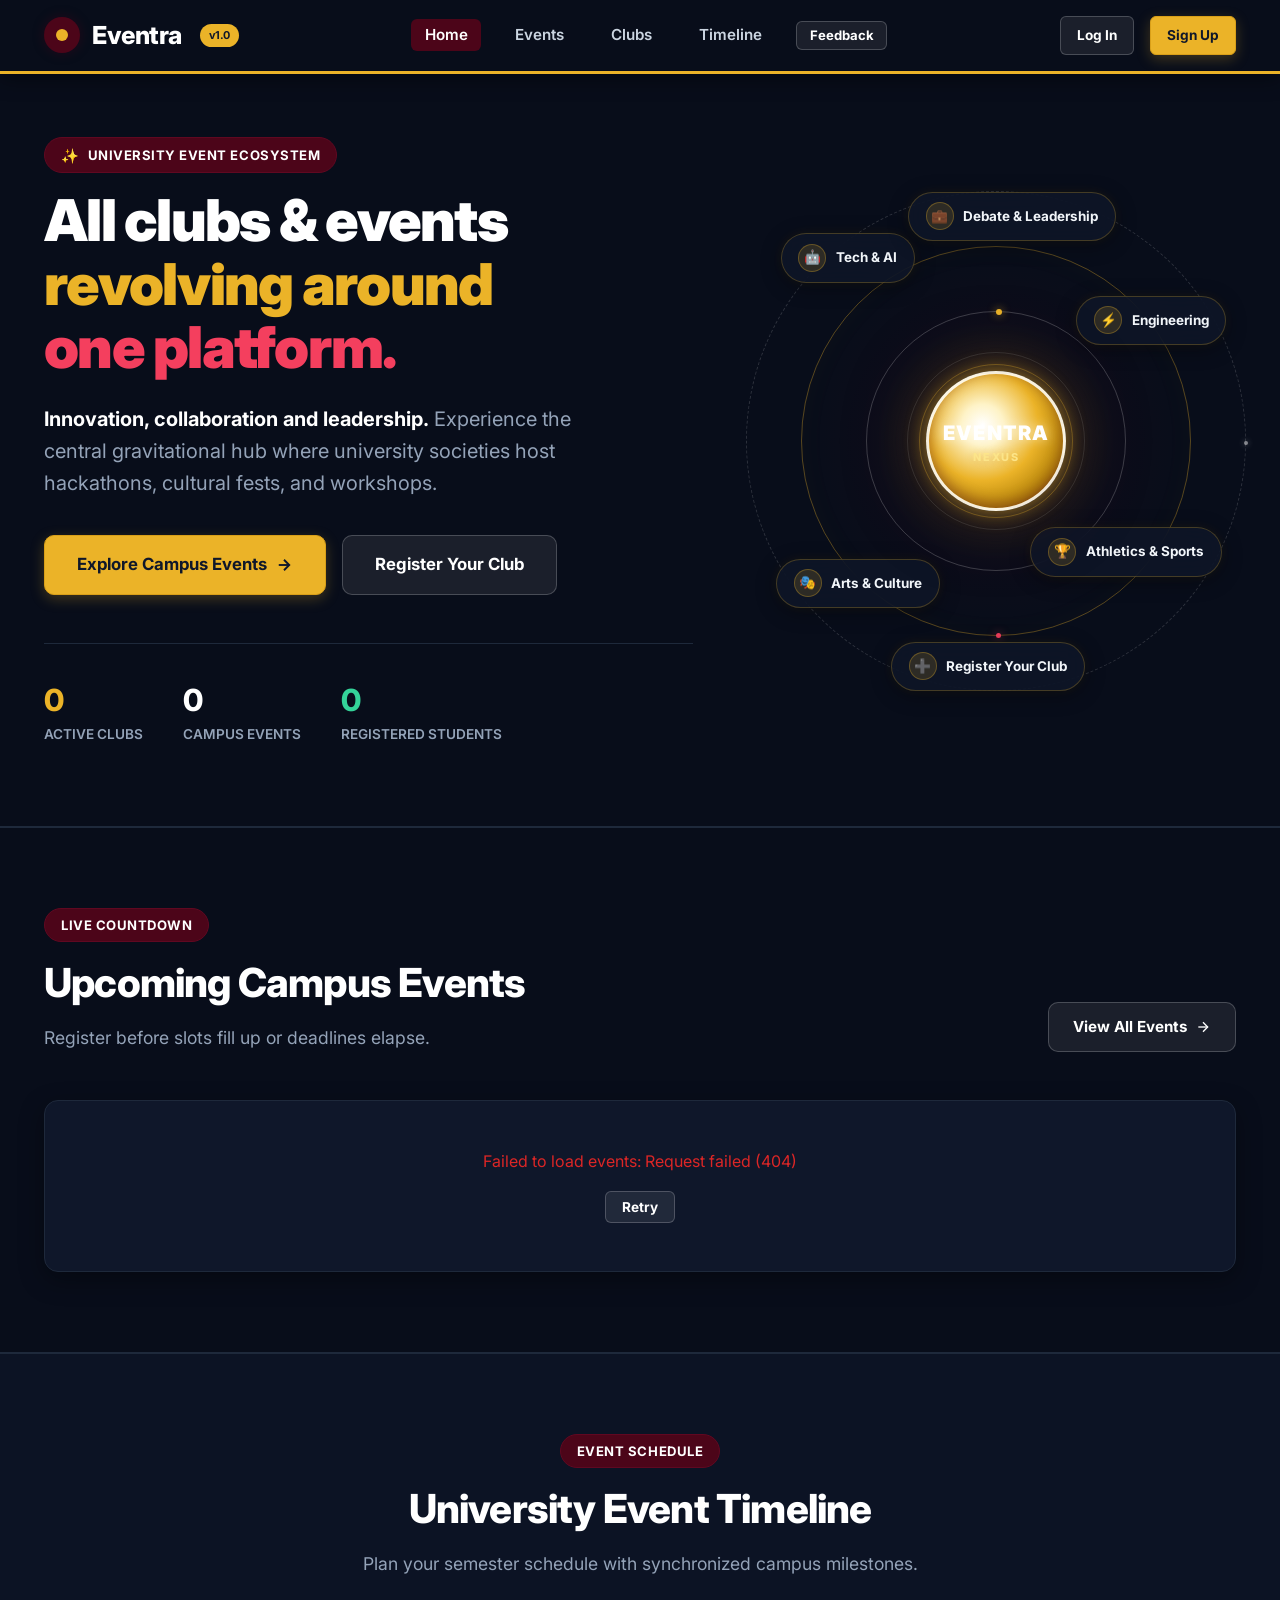
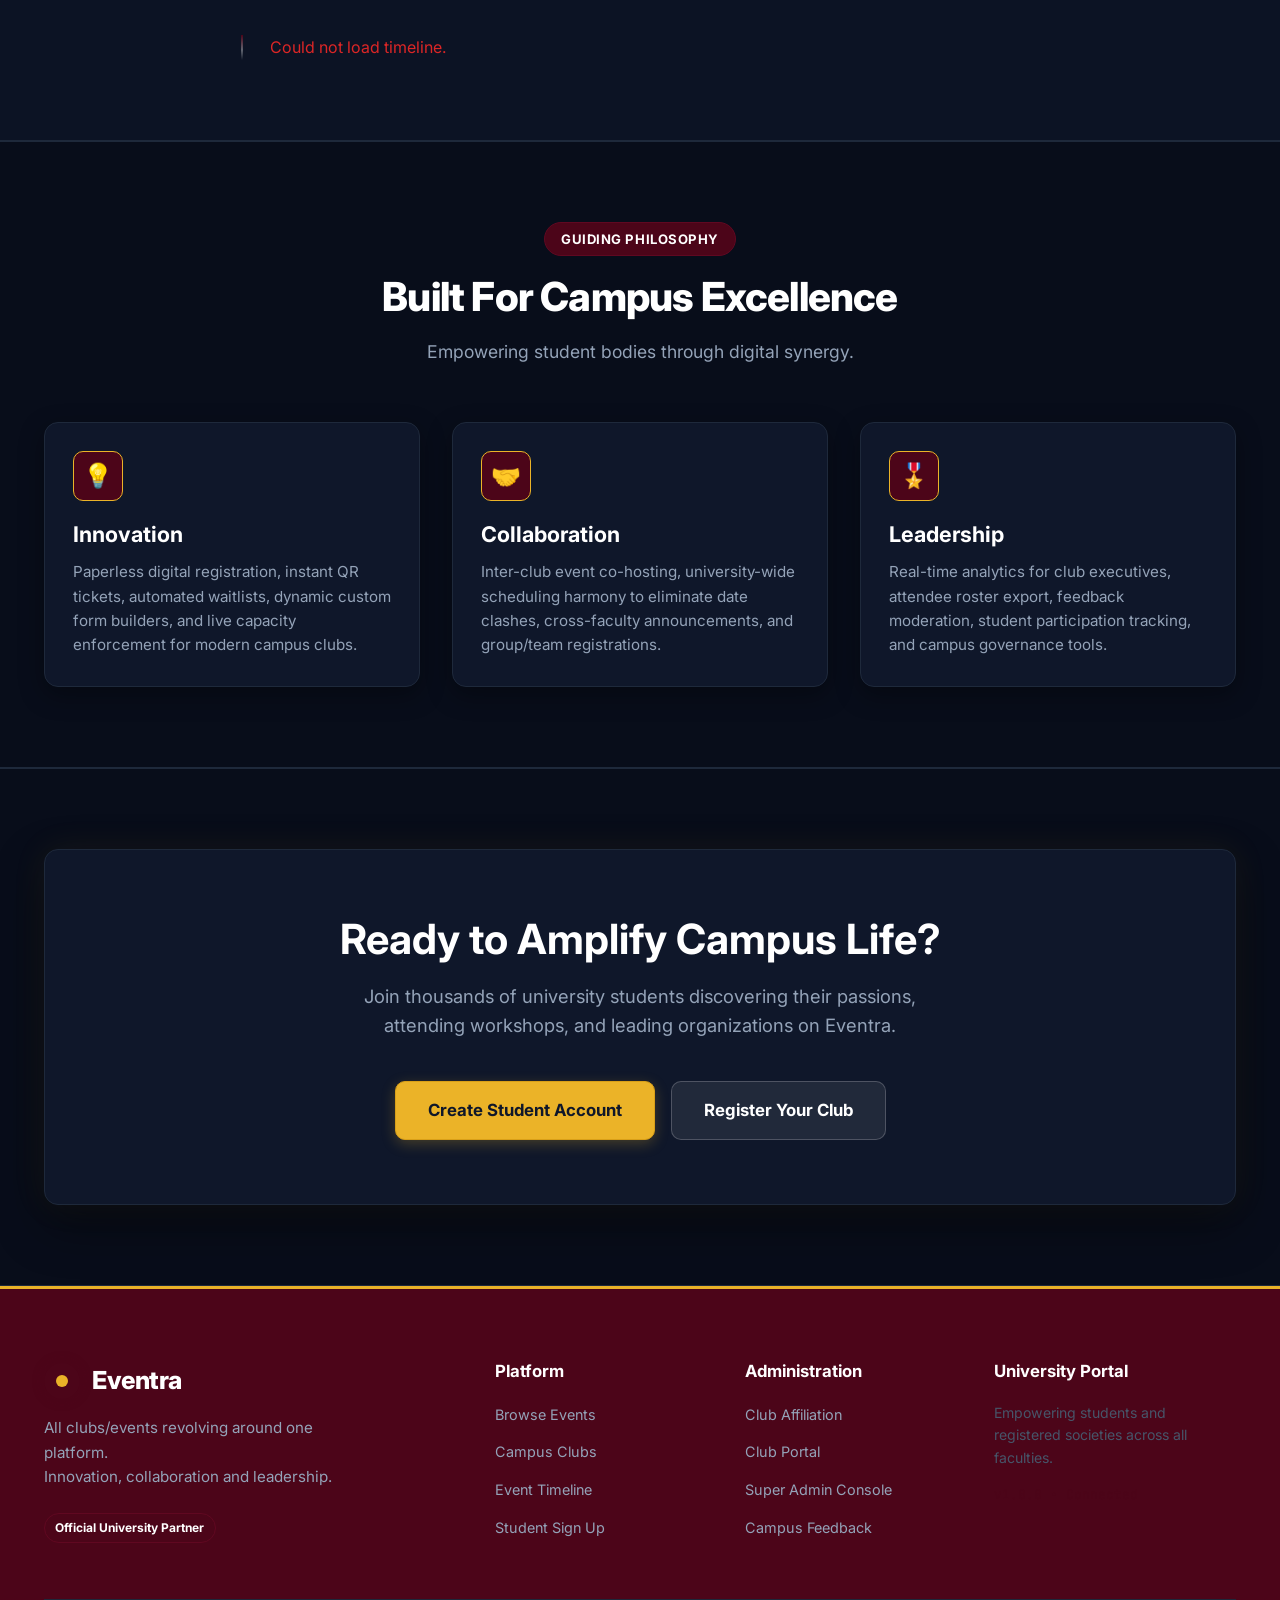
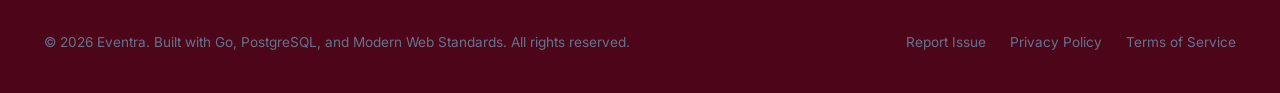
==== commit cd5627df: "feat: redesign orbital nexus with premium deep-space nebula theme" ====
--- a/frontend/index.html
+++ b/frontend/index.html
@@ -78,33 +78,33 @@
           </div>
 
           <!-- Orbiting Satellites (Club Spheres & Registration) -->
-          <div class="orbit-satellite" style="top: 12%; left: 8%; transform: rotate(-5deg);" onclick="window.location.href='events.html?cat=tech'">
-            <div class="sat-icon" style="background: rgba(52, 211, 153, 0.2); color: var(--accent-mint); border: 1px solid rgba(52, 211, 153, 0.3);">🤖</div>
+          <div class="orbit-satellite" style="top: 10%; left: 5%;" onclick="window.location.href='events.html?cat=tech'">
+            <div class="sat-icon">🤖</div>
             <span>Tech &amp; AI</span>
           </div>
 
-          <div class="orbit-satellite" style="bottom: 15%; left: 10%; transform: rotate(8deg);" onclick="window.location.href='events.html?cat=cultural'">
-            <div class="sat-icon" style="background: rgba(255, 255, 255, 0.15); color: #ffffff; border: 1px solid rgba(255, 255, 255, 0.3);">🎭</div>
+          <div class="orbit-satellite" style="bottom: 18%; left: 4%;" onclick="window.location.href='events.html?cat=cultural'">
+            <div class="sat-icon">🎭</div>
             <span>Arts &amp; Culture</span>
           </div>
 
-          <div class="orbit-satellite" style="top: 25%; right: 4%; transform: rotate(12deg);" onclick="window.location.href='events.html?cat=tech'">
-            <div class="sat-icon" style="background: rgba(16, 185, 129, 0.2); color: var(--accent-emerald); border: 1px solid rgba(16, 185, 129, 0.3);">⚡</div>
+          <div class="orbit-satellite" style="top: 22%; right: 2%;" onclick="window.location.href='events.html?cat=tech'">
+            <div class="sat-icon">⚡</div>
             <span>Engineering</span>
           </div>
 
-          <div class="orbit-satellite" style="bottom: 22%; right: 6%; transform: rotate(-8deg);" onclick="window.location.href='events.html?cat=sports'">
-            <div class="sat-icon" style="background: rgba(52, 211, 153, 0.25); color: var(--accent-mint); border: 1px solid rgba(52, 211, 153, 0.3);">🏆</div>
+          <div class="orbit-satellite" style="bottom: 24%; right: 3%;" onclick="window.location.href='events.html?cat=sports'">
+            <div class="sat-icon">🏆</div>
             <span>Athletics &amp; Sports</span>
           </div>
 
-          <div class="orbit-satellite" style="top: 4%; right: 28%;" onclick="window.location.href='events.html?cat=academic'">
-            <div class="sat-icon" style="background: rgba(245, 158, 11, 0.2); color: var(--accent-amber); border: 1px solid rgba(245, 158, 11, 0.3);">💼</div>
+          <div class="orbit-satellite" style="top: 2%; right: 25%;" onclick="window.location.href='events.html?cat=academic'">
+            <div class="sat-icon">💼</div>
             <span>Debate &amp; Leadership</span>
           </div>
 
-          <div class="orbit-satellite" style="bottom: 4%; left: 32%;" onclick="window.location.href='auth.html?mode=club'">
-            <div class="sat-icon" style="background: rgba(255, 255, 255, 0.2); color: #ffffff; border: 1px solid rgba(255, 255, 255, 0.4);">➕</div>
+          <div class="orbit-satellite" style="bottom: 2%; left: 28%;" onclick="window.location.href='auth.html?mode=club'">
+            <div class="sat-icon">➕</div>
             <span>Register Your Club</span>
           </div>
         </div>
--- a/frontend/css/animations.css
+++ b/frontend/css/animations.css
@@ -1,80 +1,133 @@
 /* ===================================================================
    EVENTRA - Orbit & Nebula Animations
    "All clubs/events revolving around one platform"
-   Theme: Dark Green Obsidian & Crisp White Layer
+   Theme: Deep Space Nebula on Dark (#080d1a) background
    =================================================================== */
 
 /* Central Revolving Orbit System */
 .orbit-stage {
   position: relative;
   width: 100%;
-  max-width: 540px;
-  height: 500px;
+  max-width: 560px;
+  height: 520px;
   margin: 0 auto;
   display: flex;
   align-items: center;
   justify-content: center;
+}
+
+/* Ambient nebula glow behind the whole stage */
+.orbit-stage::before {
+  content: '';
+  position: absolute;
+  width: 360px;
+  height: 360px;
+  border-radius: 50%;
+  background: radial-gradient(circle, rgba(235, 179, 40, 0.10) 0%, rgba(76, 5, 25, 0.06) 50%, transparent 75%);
+  top: 50%;
+  left: 50%;
+  transform: translate(-50%, -50%);
+  pointer-events: none;
+  animation: nebulaBreath 6s ease-in-out infinite;
+  z-index: 0;
+}
+
+@keyframes nebulaBreath {
+  0%, 100% { transform: translate(-50%, -50%) scale(1); opacity: 0.7; }
+  50% { transform: translate(-50%, -50%) scale(1.15); opacity: 1; }
 }
 
 /* Center Eventra Core Sun/Portal */
 .orbit-core {
-  width: 126px;
-  height: 126px;
-  border-radius: 50%;
-  background: radial-gradient(circle, #ffffff 0%, #fef3c7 25%, #ebb328 60%, #4c0519 100%);
+  width: 140px;
+  height: 140px;
+  border-radius: 50%;
+  background: radial-gradient(circle at 40% 38%, #ffffff 0%, #fef3c7 18%, #ebb328 48%, #b8860b 72%, #4c0519 100%);
   display: flex;
   flex-direction: column;
   align-items: center;
   justify-content: center;
   box-shadow:
-    0 0 35px rgba(76, 5, 25, 0.5),
-    0 0 65px rgba(235, 179, 40, 0.35),
-    0 0 15px rgba(0, 0, 0, 0.1);
+    0 0 20px rgba(235, 179, 40, 0.5),
+    0 0 50px rgba(235, 179, 40, 0.25),
+    0 0 90px rgba(76, 5, 25, 0.3),
+    inset 0 -4px 14px rgba(76, 5, 25, 0.4);
   position: relative;
   z-index: 10;
-  animation: corePulse 4s ease-in-out infinite;
+  animation: corePulse 5s ease-in-out infinite;
   text-align: center;
   cursor: pointer;
-  border: 3px solid #ffffff;
+  border: 3px solid rgba(255, 255, 255, 0.85);
+}
+
+/* Inner highlight ring on core */
+.orbit-core::before {
+  content: '';
+  position: absolute;
+  inset: -10px;
+  border-radius: 50%;
+  border: 1.5px solid rgba(235, 179, 40, 0.3);
+  animation: coreHaloSpin 12s linear infinite;
+  pointer-events: none;
+}
+
+.orbit-core::after {
+  content: '';
+  position: absolute;
+  inset: -22px;
+  border-radius: 50%;
+  border: 1px solid rgba(255, 255, 255, 0.1);
+  animation: coreHaloSpin 20s linear infinite reverse;
+  pointer-events: none;
+}
+
+@keyframes coreHaloSpin {
+  from { transform: rotate(0deg); }
+  to { transform: rotate(360deg); }
 }
 
 .orbit-core .core-title {
   font-family: var(--font-heading);
-  font-size: 1.15rem;
+  font-size: 1.25rem;
+  font-weight: 900;
+  color: #ffffff;
+  letter-spacing: 0.06em;
+  text-shadow: 0 0 12px rgba(255, 255, 255, 0.6);
+}
+
+.orbit-core .core-sub {
+  font-size: 0.68rem;
   font-weight: 800;
-  color: #ffffff;
-  letter-spacing: -0.02em;
-}
-
-.orbit-core .core-sub {
-  font-size: 0.65rem;
-  font-weight: 800;
-  color: #fecaca;
+  color: #fde68a;
   text-transform: uppercase;
-  letter-spacing: 0.08em;
+  letter-spacing: 0.14em;
   opacity: 0.95;
+  text-shadow: 0 0 8px rgba(235, 179, 40, 0.5);
 }
 
 @keyframes corePulse {
   0%, 100% {
     transform: scale(1);
     box-shadow:
-      0 0 30px rgba(116, 27, 27, 0.4),
-      0 0 60px rgba(185, 28, 28, 0.25);
+      0 0 20px rgba(235, 179, 40, 0.5),
+      0 0 50px rgba(235, 179, 40, 0.25),
+      0 0 90px rgba(76, 5, 25, 0.3),
+      inset 0 -4px 14px rgba(76, 5, 25, 0.4);
   }
   50% {
-    transform: scale(1.05);
+    transform: scale(1.04);
     box-shadow:
-      0 0 50px rgba(116, 27, 27, 0.65),
-      0 0 90px rgba(185, 28, 28, 0.4);
+      0 0 30px rgba(235, 179, 40, 0.7),
+      0 0 70px rgba(235, 179, 40, 0.35),
+      0 0 120px rgba(76, 5, 25, 0.4),
+      inset 0 -4px 14px rgba(76, 5, 25, 0.4);
   }
 }
 
-/* Rings */
+/* Orbit Track Rings — gradient arcs + rotating dot markers */
 .orbit-ring {
   position: absolute;
   border-radius: 50%;
-  border: 1px dashed rgba(15, 23, 42, 0.16);
   top: 50%;
   left: 50%;
   transform: translate(-50%, -50%);
@@ -82,27 +135,64 @@
 }
 
 .orbit-ring.ring-1 {
-  width: 250px;
-  height: 250px;
-  border-color: rgba(15, 23, 42, 0.22);
-  animation: rotateRing 26s linear infinite;
+  width: 260px;
+  height: 260px;
+  border: 1.5px solid rgba(255, 255, 255, 0.12);
+  animation: rotateRing 30s linear infinite;
+}
+
+/* Dot marker on ring-1 */
+.orbit-ring.ring-1::after {
+  content: '';
+  position: absolute;
+  top: -3px;
+  left: 50%;
+  width: 6px;
+  height: 6px;
+  border-radius: 50%;
+  background: #ebb328;
+  box-shadow: 0 0 8px rgba(235, 179, 40, 0.7);
 }
 
 .orbit-ring.ring-2 {
-  width: 380px;
-  height: 380px;
-  border-style: solid;
-  border-color: rgba(116, 27, 27, 0.25);
-  box-shadow: inset 0 0 20px rgba(116, 27, 27, 0.04);
-  animation: rotateRingRev 38s linear infinite;
+  width: 390px;
+  height: 390px;
+  border: 1px solid rgba(235, 179, 40, 0.18);
+  box-shadow: inset 0 0 30px rgba(235, 179, 40, 0.03);
+  animation: rotateRingRev 42s linear infinite;
+}
+
+/* Dot marker on ring-2 */
+.orbit-ring.ring-2::after {
+  content: '';
+  position: absolute;
+  bottom: -3px;
+  left: 50%;
+  width: 5px;
+  height: 5px;
+  border-radius: 50%;
+  background: #f43f5e;
+  box-shadow: 0 0 8px rgba(244, 63, 94, 0.6);
 }
 
 .orbit-ring.ring-3 {
-  width: 490px;
-  height: 490px;
-  border-style: dotted;
-  border-color: rgba(15, 23, 42, 0.16);
-  animation: rotateRing 52s linear infinite;
+  width: 500px;
+  height: 500px;
+  border: 1px dashed rgba(255, 255, 255, 0.08);
+  animation: rotateRing 56s linear infinite;
+}
+
+/* Dot marker on ring-3 */
+.orbit-ring.ring-3::after {
+  content: '';
+  position: absolute;
+  top: 50%;
+  right: -3px;
+  width: 4px;
+  height: 4px;
+  border-radius: 50%;
+  background: rgba(255, 255, 255, 0.5);
+  box-shadow: 0 0 6px rgba(255, 255, 255, 0.4);
 }
 
 @keyframes rotateRing {
@@ -115,45 +205,72 @@
   to { transform: translate(-50%, -50%) rotate(0deg); }
 }
 
-/* Satellites / Orbiting Club & Event Badges - Brown Background with White Text */
+/* Satellites — Glassmorphism capsules with glow + float */
 .orbit-satellite {
   position: absolute;
   pointer-events: auto;
   display: flex;
   align-items: center;
-  gap: 0.5rem;
-  padding: 0.55rem 0.95rem;
-  background: #4c0519;
-  border: 1px solid #ebb328;
+  gap: 0.6rem;
+  padding: 0.6rem 1.05rem;
+  background: rgba(15, 23, 42, 0.75);
+  backdrop-filter: blur(12px);
+  -webkit-backdrop-filter: blur(12px);
+  border: 1px solid rgba(235, 179, 40, 0.25);
   border-radius: var(--radius-full);
-  box-shadow: 0 4px 16px rgba(76, 5, 25, 0.35);
-  font-size: 0.82rem;
+  box-shadow:
+    0 4px 20px rgba(0, 0, 0, 0.4),
+    0 0 12px rgba(235, 179, 40, 0.08);
+  font-size: 0.84rem;
   font-weight: 700;
-  color: #ffffff;
+  color: #f1f5f9;
   white-space: nowrap;
-  transition: transform 0.2s, box-shadow 0.2s;
+  transition: all 0.3s cubic-bezier(0.16, 1, 0.3, 1);
   cursor: pointer;
+  animation: satFloat 6s ease-in-out infinite;
+}
+
+/* Stagger the float animation for each satellite */
+.orbit-satellite:nth-child(4) { animation-delay: 0s; }
+.orbit-satellite:nth-child(5) { animation-delay: 1s; }
+.orbit-satellite:nth-child(6) { animation-delay: 2s; }
+.orbit-satellite:nth-child(7) { animation-delay: 3s; }
+.orbit-satellite:nth-child(8) { animation-delay: 4s; }
+.orbit-satellite:nth-child(9) { animation-delay: 5s; }
+
+@keyframes satFloat {
+  0%, 100% { transform: translateY(0px); }
+  50% { transform: translateY(-8px); }
 }
 
 .orbit-satellite:hover {
-  transform: scale(1.12) !important;
-  background: #370311;
-  box-shadow: 0 6px 22px rgba(116, 27, 27, 0.5);
+  transform: scale(1.1) translateY(-4px) !important;
+  background: rgba(76, 5, 25, 0.85);
+  border-color: #ebb328;
+  box-shadow:
+    0 8px 30px rgba(76, 5, 25, 0.5),
+    0 0 25px rgba(235, 179, 40, 0.2);
   z-index: 20;
 }
 
 .orbit-satellite .sat-icon {
-  width: 24px;
-  height: 24px;
+  width: 28px;
+  height: 28px;
   border-radius: 50%;
   display: flex;
   align-items: center;
   justify-content: center;
-  font-size: 0.75rem;
+  font-size: 0.85rem;
   font-weight: 700;
-  background: rgba(255, 255, 255, 0.2) !important;
-  color: #ffffff !important;
-  border: 1px solid rgba(255, 255, 255, 0.3) !important;
+  background: rgba(235, 179, 40, 0.15) !important;
+  color: #ebb328 !important;
+  border: 1px solid rgba(235, 179, 40, 0.3) !important;
+  transition: all 0.3s ease;
+}
+
+.orbit-satellite:hover .sat-icon {
+  background: rgba(235, 179, 40, 0.25) !important;
+  box-shadow: 0 0 10px rgba(235, 179, 40, 0.3);
 }
 
 /* Float Variations */
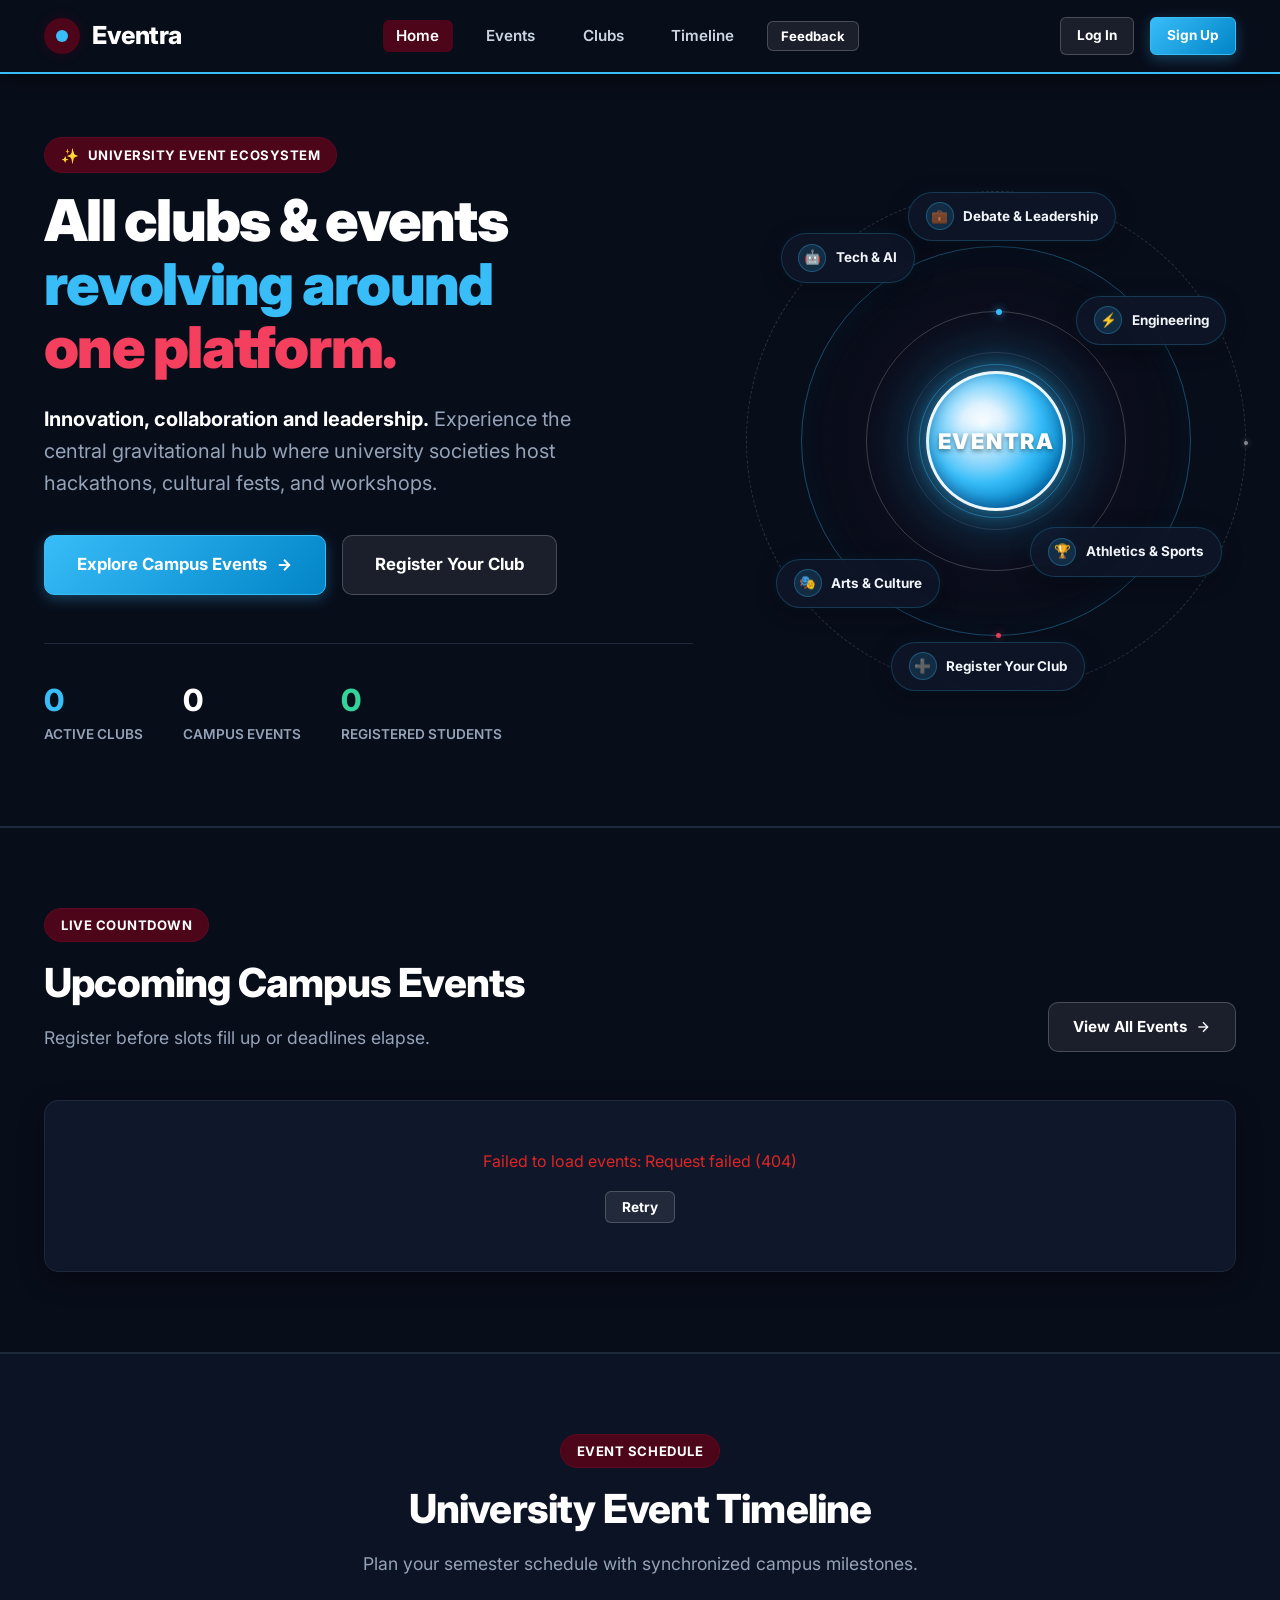
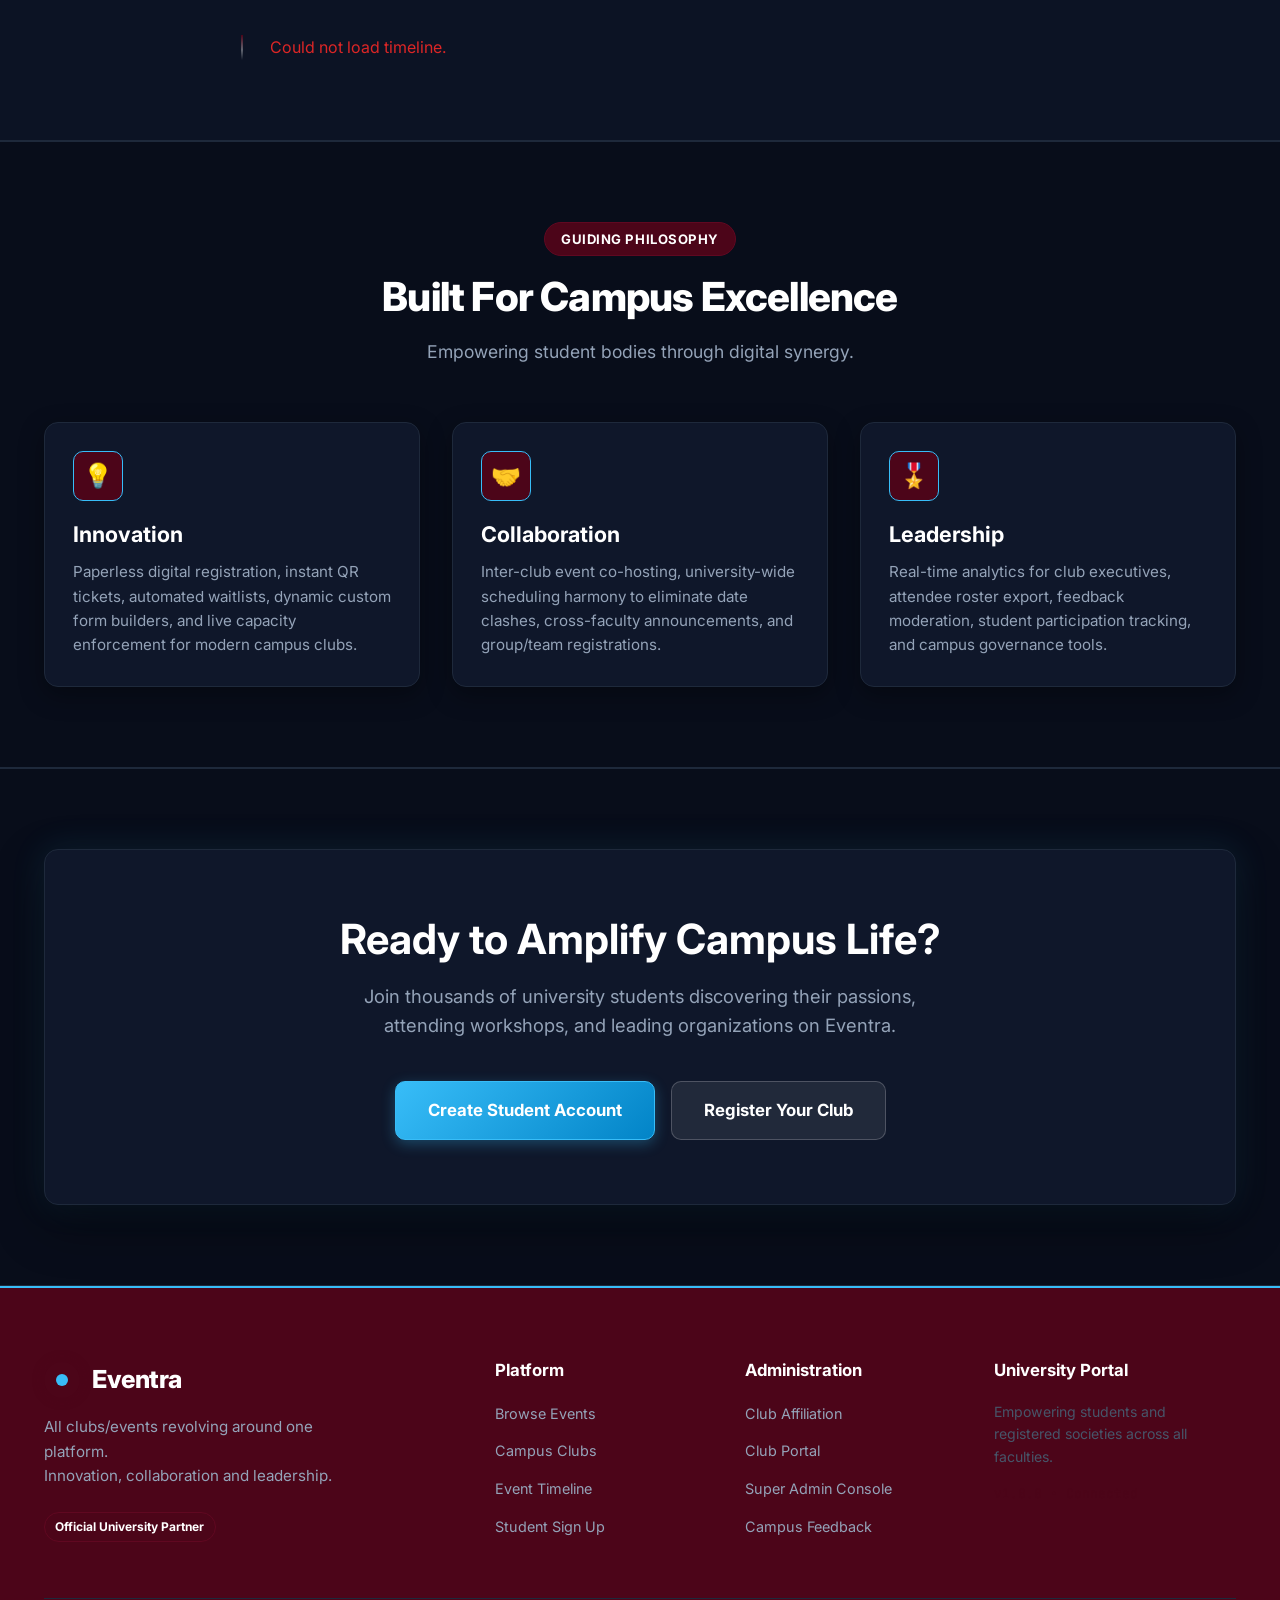
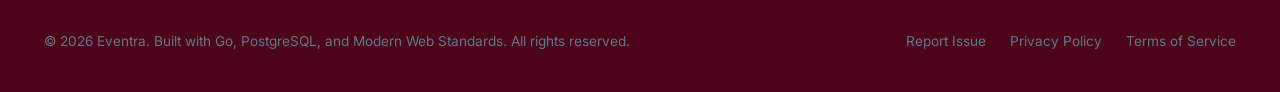
==== commit 65ab6e69: "style: replace yellow accents with electric cyan, remove v1.0 and nexus branding" ====
--- a/frontend/index.html
+++ b/frontend/index.html
@@ -29,7 +29,7 @@
 
           <h1 style="font-size: 3.6rem; font-weight: 900; line-height: 1.1; margin-bottom: 1.5rem; letter-spacing: -0.03em; color: #ffffff;">
             All clubs &amp; events <br>
-            <span style="color: #ebb328;">revolving around</span> <br>
+            <span style="color: #38bdf8;">revolving around</span> <br>
             <span style="color: #f43f5e;">one platform.</span>
           </h1>
 
@@ -50,7 +50,7 @@
           <!-- Quick Metrics -->
           <div style="display: flex; gap: 2.5rem; border-top: 1px solid #1e293b; padding-top: 2rem;">
             <div>
-              <div style="font-family: var(--font-heading); font-size: 1.9rem; font-weight: 800; color: #ebb328;" id="stat-clubs-hero">0</div>
+              <div style="font-family: var(--font-heading); font-size: 1.9rem; font-weight: 800; color: #38bdf8;" id="stat-clubs-hero">0</div>
               <div style="font-size: 0.85rem; color: #94a3b8; text-transform: uppercase; font-weight: 600;">Active Clubs</div>
             </div>
             <div>
@@ -74,7 +74,6 @@
           <!-- Central Radiant Platform Core -->
           <div class="orbit-core" onclick="window.location.href='events.html'">
             <div class="core-title">EVENTRA</div>
-            <div class="core-sub">NEXUS</div>
           </div>
 
           <!-- Orbiting Satellites (Club Spheres & Registration) -->
@@ -165,7 +164,7 @@
         
         <!-- Pillar 1 -->
         <div class="glass-card">
-          <div style="width: 50px; height: 50px; border-radius: var(--radius-md); background: #4c0519; border: 1px solid #ebb328; color: #ffffff; display: flex; align-items: center; justify-content: center; font-size: 1.5rem; margin-bottom: 1.25rem;">
+          <div style="width: 50px; height: 50px; border-radius: var(--radius-md); background: #4c0519; border: 1px solid #38bdf8; color: #ffffff; display: flex; align-items: center; justify-content: center; font-size: 1.5rem; margin-bottom: 1.25rem;">
             💡
           </div>
           <h3 style="font-size: 1.35rem; margin-bottom: 0.75rem; color: #ffffff;">Innovation</h3>
@@ -176,7 +175,7 @@
 
         <!-- Pillar 2 -->
         <div class="glass-card">
-          <div style="width: 50px; height: 50px; border-radius: var(--radius-md); background: #4c0519; border: 1px solid #ebb328; color: #ffffff; display: flex; align-items: center; justify-content: center; font-size: 1.5rem; margin-bottom: 1.25rem;">
+          <div style="width: 50px; height: 50px; border-radius: var(--radius-md); background: #4c0519; border: 1px solid #38bdf8; color: #ffffff; display: flex; align-items: center; justify-content: center; font-size: 1.5rem; margin-bottom: 1.25rem;">
             🤝
           </div>
           <h3 style="font-size: 1.35rem; margin-bottom: 0.75rem; color: #ffffff;">Collaboration</h3>
@@ -187,7 +186,7 @@
 
         <!-- Pillar 3 -->
         <div class="glass-card">
-          <div style="width: 50px; height: 50px; border-radius: var(--radius-md); background: #4c0519; border: 1px solid #ebb328; color: #ffffff; display: flex; align-items: center; justify-content: center; font-size: 1.5rem; margin-bottom: 1.25rem;">
+          <div style="width: 50px; height: 50px; border-radius: var(--radius-md); background: #4c0519; border: 1px solid #38bdf8; color: #ffffff; display: flex; align-items: center; justify-content: center; font-size: 1.5rem; margin-bottom: 1.25rem;">
             🎖️
           </div>
           <h3 style="font-size: 1.35rem; margin-bottom: 0.75rem; color: #ffffff;">Leadership</h3>
@@ -203,7 +202,7 @@
   <!-- Call to Action Banner (Glowing Dark Card) -->
   <section class="section section-dark">
     <div class="container">
-      <div class="glass-card" style="padding: 4rem 2rem; text-align: center; background: linear-gradient(135deg, #0c1322 0%, #170711 100%); border: 1px solid #1e293b; color: #ffffff; box-shadow: 0 20px 50px rgba(0, 0, 0, 0.4), 0 0 35px rgba(235, 179, 40, 0.08);">
+      <div class="glass-card" style="padding: 4rem 2rem; text-align: center; background: linear-gradient(135deg, #0c1322 0%, #170711 100%); border: 1px solid #1e293b; color: #ffffff; box-shadow: 0 20px 50px rgba(0, 0, 0, 0.4), 0 0 35px rgba(56, 189, 248, 0.12);">
         <h2 style="font-size: 2.6rem; margin-bottom: 1rem; color: #ffffff;">Ready to Amplify Campus Life?</h2>
         <p style="max-width: 580px; margin: 0 auto 2.5rem; font-size: 1.15rem; color: #94a3b8;">
           Join thousands of university students discovering their passions, attending workshops, and leading organizations on Eventra.
--- a/frontend/css/main.css
+++ b/frontend/css/main.css
@@ -1,7 +1,7 @@
 /* ===================================================================
    EVENTRA - Campus Life & Event Platform
    Font: Inter / Roboto Typography
-   Palette: Deep Burgundy (#4c0519), Golden Amber (#ebb328),
+   Palette: Deep Burgundy (#4c0519), Electric Cyan (#38bdf8),
             Warm Sand (#f5ede2), Crisp White & Obsidian
    =================================================================== */
 
@@ -29,10 +29,10 @@
   --accent-brown-hover: #370311;
   --border-brown: #600821;
 
-  /* Golden Amber (Signature Secondary) */
-  --bg-gold: #ebb328;
-  --bg-gold-hover: #d99f18;
-  --accent-amber: #ebb328;
+  /* Electric Cyan (Signature Secondary) */
+  --bg-gold: #38bdf8;
+  --bg-gold-hover: #0ea5e9;
+  --accent-amber: #38bdf8;
 
   /* Warm Sand Tag Accent */
   --bg-sand: #f5ede2;
@@ -51,7 +51,7 @@
 
   /* Gradients */
   --grad-primary: linear-gradient(135deg, #4c0519 0%, #600821 100%);
-  --grad-accent: linear-gradient(135deg, #370311 0%, #4c0519 50%, #ebb328 100%);
+  --grad-accent: linear-gradient(135deg, #370311 0%, #4c0519 50%, #38bdf8 100%);
   --grad-white: linear-gradient(135deg, #ffffff 0%, #fdfbf7 100%);
   --grad-dark: linear-gradient(180deg, #090e17 0%, #030712 100%);
 
@@ -294,7 +294,7 @@
   right: 0;
   height: var(--nav-height);
   background: #ffffff;
-  border-bottom: 3px solid #ebb328;
+  border-bottom: 2px solid #38bdf8;
   box-shadow: 0 4px 15px rgba(0, 0, 0, 0.06);
   z-index: 1000;
   display: flex;
@@ -342,13 +342,13 @@
   width: 12px;
   height: 12px;
   border-radius: 50%;
-  background: #ebb328;
+  background: #38bdf8;
 }
 
 .brand-tag {
   font-size: 0.68rem;
-  color: #0f172a;
-  background: #ebb328;
+  color: #080d1a;
+  background: #38bdf8;
   padding: 0.2rem 0.55rem;
   border-radius: var(--radius-full);
   margin-left: 0.4rem;
@@ -413,17 +413,17 @@
 }
 
 .btn-primary {
-  background: #ebb328;
-  color: #0f172a !important;
-  border: 1px solid #d99f18;
-  box-shadow: 0 4px 14px rgba(235, 179, 40, 0.25);
+  background: linear-gradient(135deg, #38bdf8 0%, #0284c7 100%);
+  color: #ffffff !important;
+  border: 1px solid #38bdf8;
+  box-shadow: 0 4px 14px rgba(56, 189, 248, 0.3);
   font-weight: 700;
 }
 
 .btn-primary:hover {
-  background: #d99f18;
-  color: #0f172a !important;
-  box-shadow: 0 6px 20px rgba(235, 179, 40, 0.38);
+  background: linear-gradient(135deg, #0ea5e9 0%, #0369a1 100%);
+  color: #ffffff !important;
+  box-shadow: 0 6px 20px rgba(56, 189, 248, 0.45);
   transform: translateY(-2px);
 }
 
@@ -613,8 +613,8 @@
 }
 
 .badge-amber {
-  background-color: #ebb328 !important;
-  color: #0f172a !important;
+  background-color: #38bdf8 !important;
+  color: #080d1a !important;
   font-weight: 700;
 }
 
@@ -722,7 +722,7 @@
 /* Footer - Deep Burgundy with Golden Amber Border */
 .footer {
   background: #4c0519;
-  border-top: 3px solid #ebb328;
+  border-top: 2px solid #38bdf8;
   padding: 4.5rem 0 2.5rem;
   position: relative;
   z-index: 1;
@@ -848,7 +848,7 @@
 
 body.page-dark .navbar {
   background: #080d1a;
-  border-bottom: 3px solid #ebb328;
+  border-bottom: 2px solid #38bdf8;
   box-shadow: 0 4px 20px rgba(0, 0, 0, 0.45);
 }
 
@@ -908,7 +908,7 @@
 }
 
 body.page-dark .orbit-ring {
-  border-color: rgba(235, 179, 40, 0.2);
+  border-color: rgba(56, 189, 248, 0.2);
 }
 
 body.page-dark .orbit-ring.ring-1 {
@@ -916,7 +916,7 @@
 }
 
 body.page-dark .orbit-ring.ring-2 {
-  border-color: rgba(235, 179, 40, 0.35);
+  border-color: rgba(56, 189, 248, 0.35);
 }
 
 body.page-dark .orbit-ring.ring-3 {
--- a/frontend/css/animations.css
+++ b/frontend/css/animations.css
@@ -23,7 +23,7 @@
   width: 360px;
   height: 360px;
   border-radius: 50%;
-  background: radial-gradient(circle, rgba(235, 179, 40, 0.10) 0%, rgba(76, 5, 25, 0.06) 50%, transparent 75%);
+  background: radial-gradient(circle, rgba(56, 189, 248, 0.10) 0%, rgba(76, 5, 25, 0.06) 50%, transparent 75%);
   top: 50%;
   left: 50%;
   transform: translate(-50%, -50%);
@@ -37,27 +37,27 @@
   50% { transform: translate(-50%, -50%) scale(1.15); opacity: 1; }
 }
 
-/* Center Eventra Core Sun/Portal */
+/* Center Eventra Core Portal */
 .orbit-core {
   width: 140px;
   height: 140px;
   border-radius: 50%;
-  background: radial-gradient(circle at 40% 38%, #ffffff 0%, #fef3c7 18%, #ebb328 48%, #b8860b 72%, #4c0519 100%);
+  background: radial-gradient(circle at 40% 38%, #ffffff 0%, #e0f2fe 18%, #38bdf8 50%, #0284c7 75%, #1e1b4b 100%);
   display: flex;
   flex-direction: column;
   align-items: center;
   justify-content: center;
   box-shadow:
-    0 0 20px rgba(235, 179, 40, 0.5),
-    0 0 50px rgba(235, 179, 40, 0.25),
-    0 0 90px rgba(76, 5, 25, 0.3),
-    inset 0 -4px 14px rgba(76, 5, 25, 0.4);
+    0 0 24px rgba(56, 189, 248, 0.5),
+    0 0 60px rgba(56, 189, 248, 0.3),
+    0 0 100px rgba(2, 132, 199, 0.25),
+    inset 0 -4px 14px rgba(30, 27, 75, 0.4);
   position: relative;
   z-index: 10;
   animation: corePulse 5s ease-in-out infinite;
   text-align: center;
   cursor: pointer;
-  border: 3px solid rgba(255, 255, 255, 0.85);
+  border: 3px solid rgba(255, 255, 255, 0.9);
 }
 
 /* Inner highlight ring on core */
@@ -66,7 +66,7 @@
   position: absolute;
   inset: -10px;
   border-radius: 50%;
-  border: 1.5px solid rgba(235, 179, 40, 0.3);
+  border: 1.5px solid rgba(56, 189, 248, 0.4);
   animation: coreHaloSpin 12s linear infinite;
   pointer-events: none;
 }
@@ -88,39 +88,29 @@
 
 .orbit-core .core-title {
   font-family: var(--font-heading);
-  font-size: 1.25rem;
+  font-size: 1.35rem;
   font-weight: 900;
   color: #ffffff;
-  letter-spacing: 0.06em;
-  text-shadow: 0 0 12px rgba(255, 255, 255, 0.6);
-}
-
-.orbit-core .core-sub {
-  font-size: 0.68rem;
-  font-weight: 800;
-  color: #fde68a;
-  text-transform: uppercase;
-  letter-spacing: 0.14em;
-  opacity: 0.95;
-  text-shadow: 0 0 8px rgba(235, 179, 40, 0.5);
+  letter-spacing: 0.08em;
+  text-shadow: 0 0 16px rgba(56, 189, 248, 0.8), 0 2px 4px rgba(0, 0, 0, 0.5);
 }
 
 @keyframes corePulse {
   0%, 100% {
     transform: scale(1);
     box-shadow:
-      0 0 20px rgba(235, 179, 40, 0.5),
-      0 0 50px rgba(235, 179, 40, 0.25),
-      0 0 90px rgba(76, 5, 25, 0.3),
-      inset 0 -4px 14px rgba(76, 5, 25, 0.4);
+      0 0 24px rgba(56, 189, 248, 0.5),
+      0 0 60px rgba(56, 189, 248, 0.3),
+      0 0 100px rgba(2, 132, 199, 0.25),
+      inset 0 -4px 14px rgba(30, 27, 75, 0.4);
   }
   50% {
     transform: scale(1.04);
     box-shadow:
-      0 0 30px rgba(235, 179, 40, 0.7),
-      0 0 70px rgba(235, 179, 40, 0.35),
-      0 0 120px rgba(76, 5, 25, 0.4),
-      inset 0 -4px 14px rgba(76, 5, 25, 0.4);
+      0 0 35px rgba(56, 189, 248, 0.75),
+      0 0 85px rgba(56, 189, 248, 0.45),
+      0 0 130px rgba(2, 132, 199, 0.35),
+      inset 0 -4px 14px rgba(30, 27, 75, 0.4);
   }
 }
 
@@ -150,15 +140,15 @@
   width: 6px;
   height: 6px;
   border-radius: 50%;
-  background: #ebb328;
-  box-shadow: 0 0 8px rgba(235, 179, 40, 0.7);
+  background: #38bdf8;
+  box-shadow: 0 0 8px rgba(56, 189, 248, 0.8);
 }
 
 .orbit-ring.ring-2 {
   width: 390px;
   height: 390px;
-  border: 1px solid rgba(235, 179, 40, 0.18);
-  box-shadow: inset 0 0 30px rgba(235, 179, 40, 0.03);
+  border: 1px solid rgba(56, 189, 248, 0.2);
+  box-shadow: inset 0 0 30px rgba(56, 189, 248, 0.04);
   animation: rotateRingRev 42s linear infinite;
 }
 
@@ -216,11 +206,11 @@
   background: rgba(15, 23, 42, 0.75);
   backdrop-filter: blur(12px);
   -webkit-backdrop-filter: blur(12px);
-  border: 1px solid rgba(235, 179, 40, 0.25);
+  border: 1px solid rgba(56, 189, 248, 0.22);
   border-radius: var(--radius-full);
   box-shadow:
     0 4px 20px rgba(0, 0, 0, 0.4),
-    0 0 12px rgba(235, 179, 40, 0.08);
+    0 0 12px rgba(56, 189, 248, 0.08);
   font-size: 0.84rem;
   font-weight: 700;
   color: #f1f5f9;
@@ -246,10 +236,10 @@
 .orbit-satellite:hover {
   transform: scale(1.1) translateY(-4px) !important;
   background: rgba(76, 5, 25, 0.85);
-  border-color: #ebb328;
+  border-color: #38bdf8;
   box-shadow:
     0 8px 30px rgba(76, 5, 25, 0.5),
-    0 0 25px rgba(235, 179, 40, 0.2);
+    0 0 25px rgba(56, 189, 248, 0.3);
   z-index: 20;
 }
 
@@ -262,15 +252,15 @@
   justify-content: center;
   font-size: 0.85rem;
   font-weight: 700;
-  background: rgba(235, 179, 40, 0.15) !important;
-  color: #ebb328 !important;
-  border: 1px solid rgba(235, 179, 40, 0.3) !important;
+  background: rgba(56, 189, 248, 0.15) !important;
+  color: #38bdf8 !important;
+  border: 1px solid rgba(56, 189, 248, 0.3) !important;
   transition: all 0.3s ease;
 }
 
 .orbit-satellite:hover .sat-icon {
-  background: rgba(235, 179, 40, 0.25) !important;
-  box-shadow: 0 0 10px rgba(235, 179, 40, 0.3);
+  background: rgba(56, 189, 248, 0.25) !important;
+  box-shadow: 0 0 10px rgba(56, 189, 248, 0.4);
 }
 
 /* Float Variations */
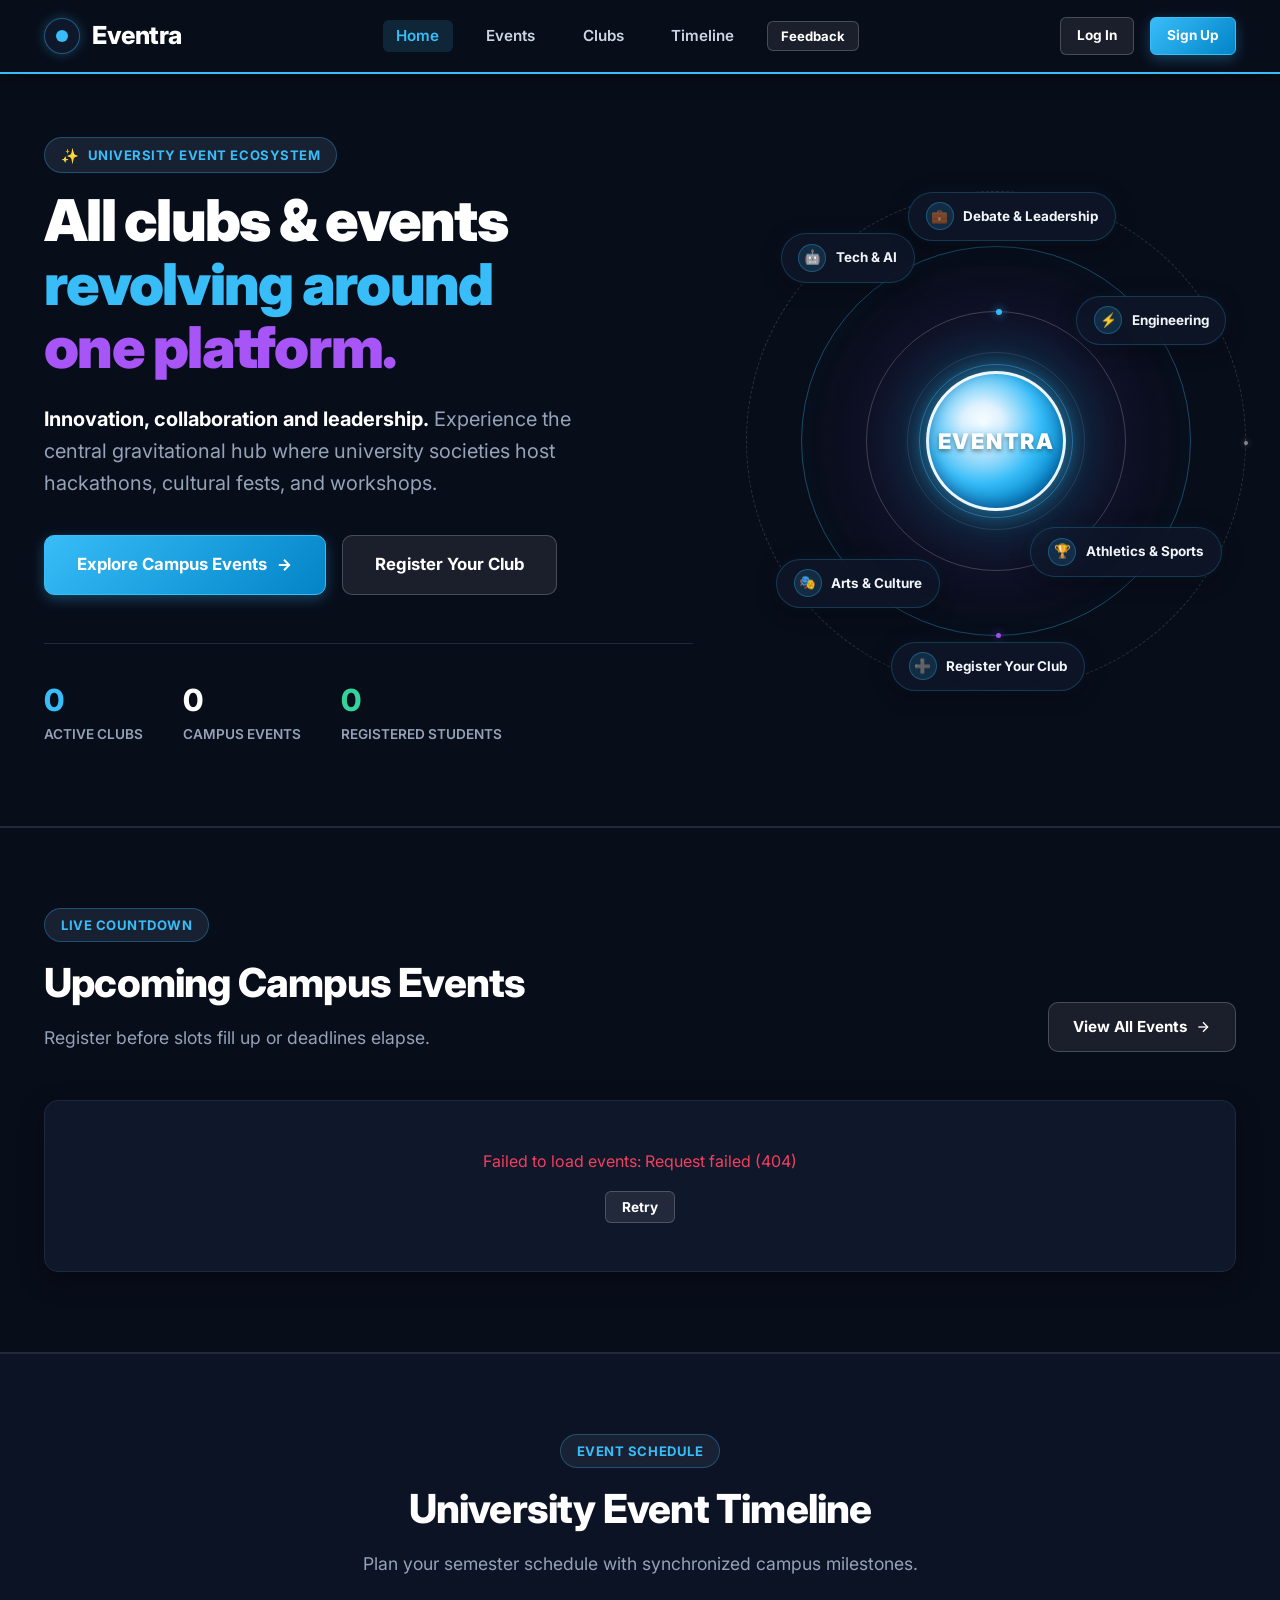
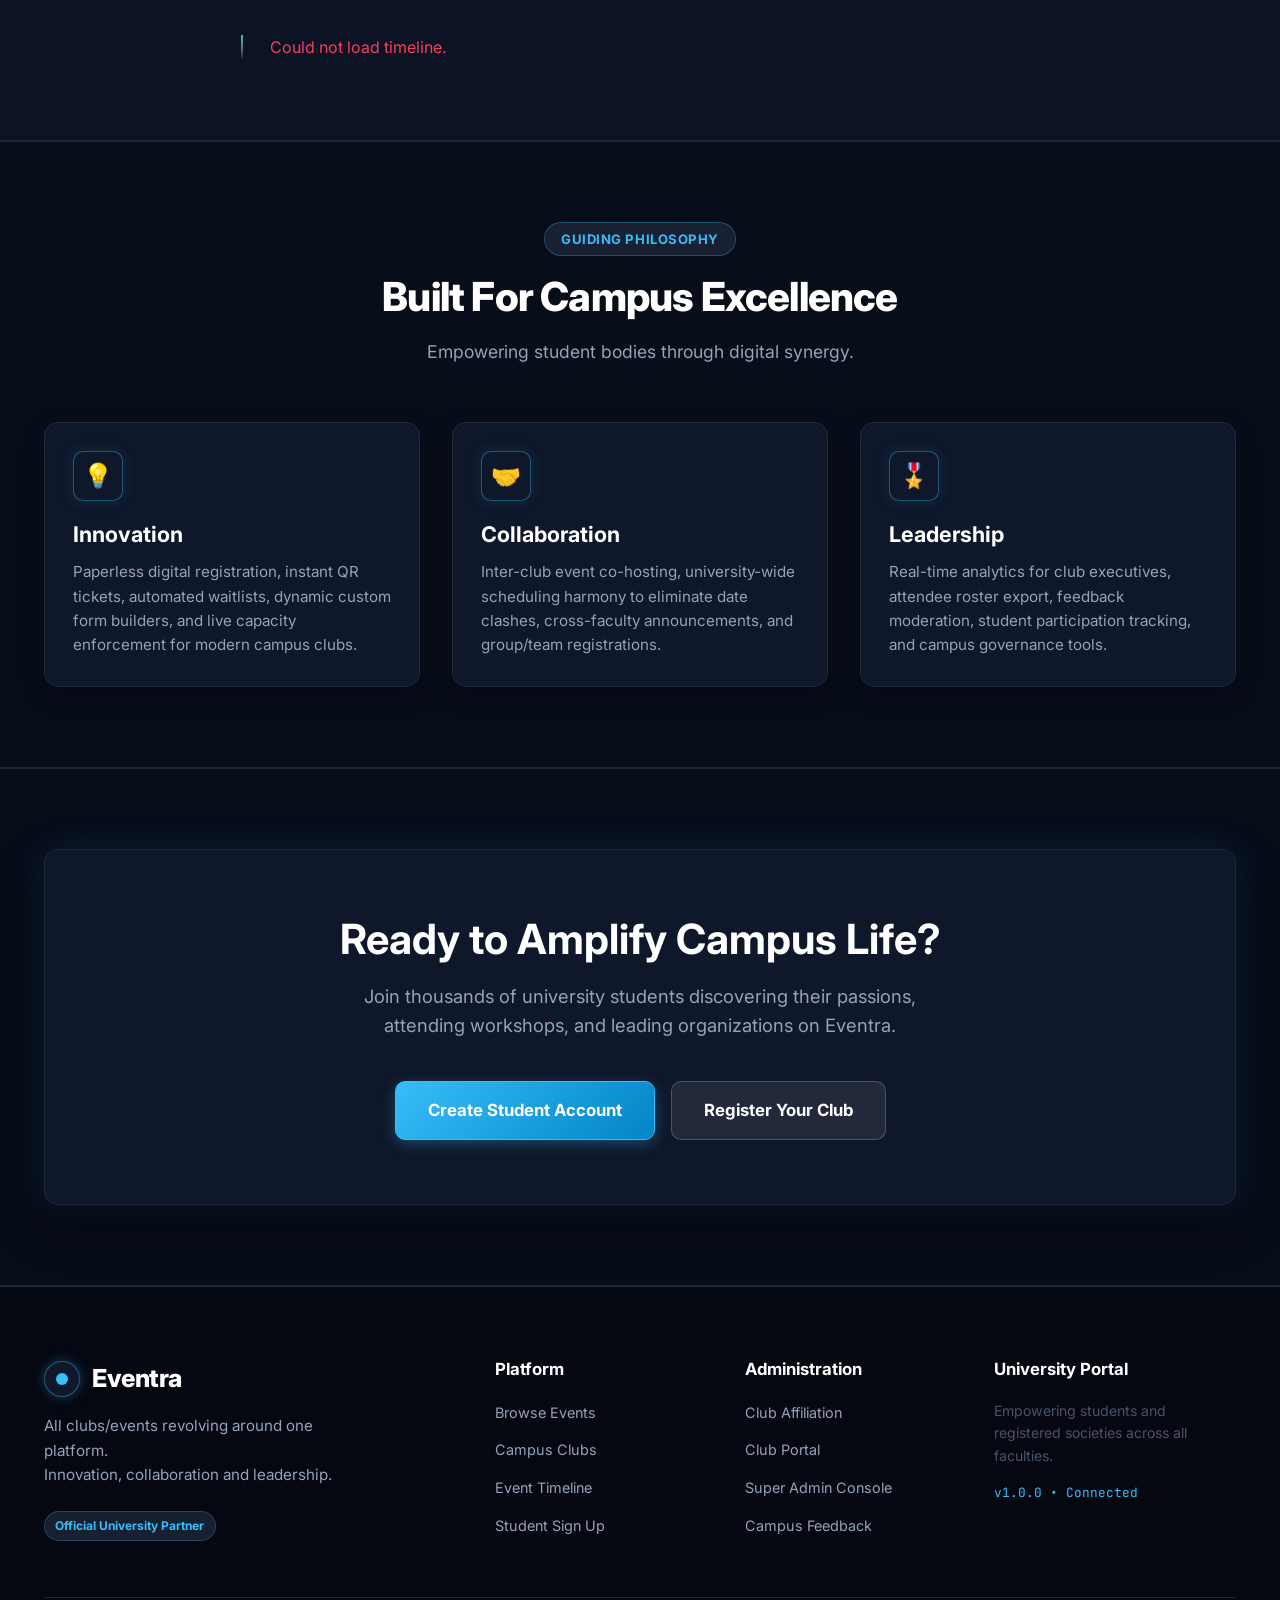
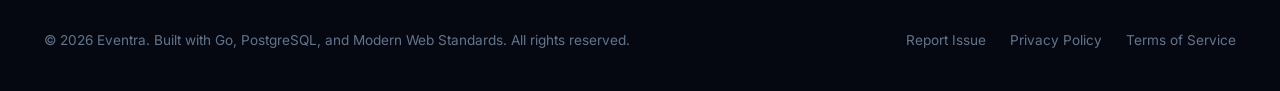
==== commit b7842134: "style: replace red and burgundy accents with cosmic obsidian and luminous violet" ====
--- a/frontend/index.html
+++ b/frontend/index.html
@@ -30,7 +30,7 @@
           <h1 style="font-size: 3.6rem; font-weight: 900; line-height: 1.1; margin-bottom: 1.5rem; letter-spacing: -0.03em; color: #ffffff;">
             All clubs &amp; events <br>
             <span style="color: #38bdf8;">revolving around</span> <br>
-            <span style="color: #f43f5e;">one platform.</span>
+            <span style="color: #a855f7;">one platform.</span>
           </h1>
 
           <p style="font-size: 1.25rem; line-height: 1.6; color: #94a3b8; margin-bottom: 2.25rem; max-width: 540px;">
@@ -164,7 +164,7 @@
         
         <!-- Pillar 1 -->
         <div class="glass-card">
-          <div style="width: 50px; height: 50px; border-radius: var(--radius-md); background: #4c0519; border: 1px solid #38bdf8; color: #ffffff; display: flex; align-items: center; justify-content: center; font-size: 1.5rem; margin-bottom: 1.25rem;">
+          <div style="width: 50px; height: 50px; border-radius: var(--radius-md); background: #0f172a; border: 1px solid rgba(56, 189, 248, 0.4); box-shadow: 0 0 16px rgba(56, 189, 248, 0.12); color: #ffffff; display: flex; align-items: center; justify-content: center; font-size: 1.5rem; margin-bottom: 1.25rem;">
             💡
           </div>
           <h3 style="font-size: 1.35rem; margin-bottom: 0.75rem; color: #ffffff;">Innovation</h3>
@@ -175,7 +175,7 @@
 
         <!-- Pillar 2 -->
         <div class="glass-card">
-          <div style="width: 50px; height: 50px; border-radius: var(--radius-md); background: #4c0519; border: 1px solid #38bdf8; color: #ffffff; display: flex; align-items: center; justify-content: center; font-size: 1.5rem; margin-bottom: 1.25rem;">
+          <div style="width: 50px; height: 50px; border-radius: var(--radius-md); background: #0f172a; border: 1px solid rgba(56, 189, 248, 0.4); box-shadow: 0 0 16px rgba(56, 189, 248, 0.12); color: #ffffff; display: flex; align-items: center; justify-content: center; font-size: 1.5rem; margin-bottom: 1.25rem;">
             🤝
           </div>
           <h3 style="font-size: 1.35rem; margin-bottom: 0.75rem; color: #ffffff;">Collaboration</h3>
@@ -186,7 +186,7 @@
 
         <!-- Pillar 3 -->
         <div class="glass-card">
-          <div style="width: 50px; height: 50px; border-radius: var(--radius-md); background: #4c0519; border: 1px solid #38bdf8; color: #ffffff; display: flex; align-items: center; justify-content: center; font-size: 1.5rem; margin-bottom: 1.25rem;">
+          <div style="width: 50px; height: 50px; border-radius: var(--radius-md); background: #0f172a; border: 1px solid rgba(56, 189, 248, 0.4); box-shadow: 0 0 16px rgba(56, 189, 248, 0.12); color: #ffffff; display: flex; align-items: center; justify-content: center; font-size: 1.5rem; margin-bottom: 1.25rem;">
             🎖️
           </div>
           <h3 style="font-size: 1.35rem; margin-bottom: 0.75rem; color: #ffffff;">Leadership</h3>
@@ -202,7 +202,7 @@
   <!-- Call to Action Banner (Glowing Dark Card) -->
   <section class="section section-dark">
     <div class="container">
-      <div class="glass-card" style="padding: 4rem 2rem; text-align: center; background: linear-gradient(135deg, #0c1322 0%, #170711 100%); border: 1px solid #1e293b; color: #ffffff; box-shadow: 0 20px 50px rgba(0, 0, 0, 0.4), 0 0 35px rgba(56, 189, 248, 0.12);">
+      <div class="glass-card" style="padding: 4rem 2rem; text-align: center; background: linear-gradient(135deg, #0c1322 0%, #0e172a 100%); border: 1px solid #1e293b; color: #ffffff; box-shadow: 0 20px 50px rgba(0, 0, 0, 0.4), 0 0 35px rgba(56, 189, 248, 0.12);">
         <h2 style="font-size: 2.6rem; margin-bottom: 1rem; color: #ffffff;">Ready to Amplify Campus Life?</h2>
         <p style="max-width: 580px; margin: 0 auto 2.5rem; font-size: 1.15rem; color: #94a3b8;">
           Join thousands of university students discovering their passions, attending workshops, and leading organizations on Eventra.
--- a/frontend/css/main.css
+++ b/frontend/css/main.css
@@ -1,8 +1,8 @@
 /* ===================================================================
    EVENTRA - Campus Life & Event Platform
    Font: Inter / Roboto Typography
-   Palette: Deep Burgundy (#4c0519), Electric Cyan (#38bdf8),
-            Warm Sand (#f5ede2), Crisp White & Obsidian
+   Palette: Cosmic Obsidian (#080d1a), Electric Cyan (#38bdf8),
+            Luminous Violet (#a855f7), Crisp White & Midnight
    =================================================================== */
 
 @import url('https://fonts.googleapis.com/css2?family=Inter:wght@400;500;600;700;800;900&family=Roboto:wght@400;500;700&family=JetBrains+Mono:wght@400;600&display=swap');
@@ -20,14 +20,14 @@
   --bg-dark-section: #0a0f1d;
   --bg-dark-card: #111827;
 
-  /* Deep Wine Burgundy (Signature Primary) */
-  --bg-text-brown: #4c0519;
-  --bg-brown: #4c0519;
-  --bg-burgundy: #4c0519;
-  --accent-brown: #4c0519;
-  --accent-brown-light: #600821;
-  --accent-brown-hover: #370311;
-  --border-brown: #600821;
+  /* Deep Obsidian & Cosmic Indigo (Signature Primary) */
+  --bg-text-brown: #38bdf8;
+  --bg-brown: #0f172a;
+  --bg-burgundy: #0f172a;
+  --accent-brown: #38bdf8;
+  --accent-brown-light: #1e293b;
+  --accent-brown-hover: #1e1b4b;
+  --border-brown: #334155;
 
   /* Electric Cyan (Signature Secondary) */
   --bg-gold: #38bdf8;
@@ -38,20 +38,20 @@
   --bg-sand: #f5ede2;
 
   /* Primary Brand Accents */
-  --accent-cyan: #4c0519;
+  --accent-cyan: #38bdf8;
   --accent-blue: #0f172a;
   --accent-green: #15803d;
   --accent-emerald: #15803d;
-  --accent-mint: #4c0519;
-  --accent-pine: #370311;
-  --accent-light: #fef2f2;
-  --accent-purple: #4c0519;
-  --accent-magenta: #4c0519;
-  --accent-rose: #dc2626;
+  --accent-mint: #34d399;
+  --accent-pine: #1e293b;
+  --accent-light: #f0f9ff;
+  --accent-purple: #818cf8;
+  --accent-magenta: #a855f7;
+  --accent-rose: #f43f5e;
 
   /* Gradients */
-  --grad-primary: linear-gradient(135deg, #4c0519 0%, #600821 100%);
-  --grad-accent: linear-gradient(135deg, #370311 0%, #4c0519 50%, #38bdf8 100%);
+  --grad-primary: linear-gradient(135deg, #0f172a 0%, #1e293b 100%);
+  --grad-accent: linear-gradient(135deg, #0284c7 0%, #38bdf8 50%, #818cf8 100%);
   --grad-white: linear-gradient(135deg, #ffffff 0%, #fdfbf7 100%);
   --grad-dark: linear-gradient(180deg, #090e17 0%, #030712 100%);
 
@@ -65,14 +65,14 @@
   --text-muted: #475569;
   --text-dim: #64748b;
   --text-inverse: #ffffff;
-  --text-brown: #4c0519;
-  --text-burgundy: #4c0519;
+  --text-brown: #38bdf8;
+  --text-burgundy: #38bdf8;
 
   /* Borders & Shadows */
   --border-subtle: #e2e8f0;
   --border-glass: #cbd5e1;
   --border-white-layer: #e2e8f0;
-  --border-accent: rgba(116, 27, 27, 0.35);
+  --border-accent: rgba(56, 189, 248, 0.35);
   --shadow-sm: 0 2px 6px rgba(0, 0, 0, 0.05);
   --shadow-md: 0 4px 16px rgba(0, 0, 0, 0.07);
   --shadow-lg: 0 16px 36px -8px rgba(0, 0, 0, 0.12);
@@ -136,13 +136,13 @@
 }
 
 .text-gradient {
-  color: #741b1b;
+  color: #38bdf8;
   display: inline-block;
   font-weight: 800;
 }
 
 .text-gradient-accent {
-  color: #741b1b;
+  color: #a855f7;
   display: inline-block;
 }
 
@@ -152,7 +152,7 @@
 }
 
 .text-gradient-cosmic {
-  color: #741b1b;
+  color: #38bdf8;
   display: inline-block;
 }
 
@@ -237,20 +237,20 @@
   margin: 0 auto 3.5rem;
 }
 
-/* Text Background Burgundy */
+/* Section Badges */
 .section-badge, .text-bg-brown {
   display: inline-flex;
   align-items: center;
   gap: 0.5rem;
   padding: 0.35rem 1rem;
-  background-color: #4c0519 !important;
-  border: 1px solid #600821;
+  background-color: rgba(30, 41, 59, 0.75) !important;
+  border: 1px solid rgba(56, 189, 248, 0.3);
   border-radius: var(--radius-full);
   font-size: 0.82rem;
   font-weight: 700;
   letter-spacing: 0.04em;
   text-transform: uppercase;
-  color: #ffffff !important;
+  color: #38bdf8 !important;
   margin-bottom: 1rem;
 }
 
@@ -329,11 +329,12 @@
   width: 36px;
   height: 36px;
   border-radius: 50%;
-  background: #4c0519;
+  background: #0f172a;
+  border: 1px solid rgba(56, 189, 248, 0.4);
   display: flex;
   align-items: center;
   justify-content: center;
-  box-shadow: 0 0 12px rgba(76, 5, 25, 0.4);
+  box-shadow: 0 0 12px rgba(56, 189, 248, 0.3);
   position: relative;
 }
 
@@ -372,8 +373,8 @@
 }
 
 .nav-link:hover, .nav-link.active {
-  background-color: #4c0519;
-  color: #ffffff !important;
+  background-color: rgba(56, 189, 248, 0.12);
+  color: #38bdf8 !important;
 }
 
 .nav-actions {
@@ -428,13 +429,13 @@
 }
 
 .btn-burgundy {
-  background: #4c0519;
-  color: #ffffff !important;
-  border: 1px solid #370311;
+  background: #1e293b;
+  color: #ffffff !important;
+  border: 1px solid #334155;
 }
 
 .btn-burgundy:hover {
-  background: #370311;
+  background: #334155;
   color: #ffffff !important;
   transform: translateY(-2px);
 }
@@ -503,13 +504,14 @@
   width: 28px;
   height: 28px;
   border-radius: 50%;
-  background: #741b1b;
+  background: #1e293b;
+  border: 1px solid #38bdf8;
   display: flex;
   align-items: center;
   justify-content: center;
   font-weight: 700;
   font-size: 0.75rem;
-  color: #ffffff;
+  color: #38bdf8;
 }
 
 .user-role-badge {
@@ -520,7 +522,7 @@
   text-transform: uppercase;
 }
 
-.role-student { background: #741b1b; color: #ffffff; }
+.role-student { background: #1e293b; color: #38bdf8; border: 1px solid rgba(56, 189, 248, 0.3); }
 .role-club_admin { background: #0f172a; color: #ffffff; }
 .role-super_admin { background: #15803d; color: #ffffff; }
 
@@ -556,8 +558,8 @@
 
 .form-control:focus {
   outline: none;
-  border-color: #741b1b;
-  box-shadow: 0 0 0 3px rgba(116, 27, 27, 0.18);
+  border-color: #38bdf8;
+  box-shadow: 0 0 0 3px rgba(56, 189, 248, 0.18);
   background: #ffffff;
 }
 
@@ -602,9 +604,9 @@
 }
 
 .badge-purple, .badge-cyan, .badge-brown {
-  background-color: #4c0519 !important;
-  color: #ffffff !important;
-  border: 1px solid #600821;
+  background-color: rgba(30, 41, 59, 0.75) !important;
+  color: #38bdf8 !important;
+  border: 1px solid rgba(56, 189, 248, 0.25);
 }
 
 .badge-emerald {
@@ -712,17 +714,17 @@
 
 .toast.toast-success { border-left: 4px solid #15803d; }
 .toast.toast-error { border-left: 4px solid #dc2626; }
-.toast.toast-info { border-left: 4px solid #4c0519; }
+.toast.toast-info { border-left: 4px solid #38bdf8; }
 
 @keyframes slideInToast {
   from { transform: translateX(100%); opacity: 0; }
   to { transform: translateX(0); opacity: 1; }
 }
 
-/* Footer - Deep Burgundy with Golden Amber Border */
+/* Footer - Deep Midnight Obsidian */
 .footer {
-  background: #4c0519;
-  border-top: 2px solid #38bdf8;
+  background: #050811;
+  border-top: 1px solid #1e293b;
   padding: 4.5rem 0 2.5rem;
   position: relative;
   z-index: 1;
@@ -867,8 +869,8 @@
 
 body.page-dark .nav-link:hover, 
 body.page-dark .nav-link.active {
-  background-color: #4c0519;
-  color: #ffffff !important;
+  background-color: rgba(56, 189, 248, 0.14);
+  color: #38bdf8 !important;
 }
 
 body.page-dark .glass-card {
--- a/frontend/css/animations.css
+++ b/frontend/css/animations.css
@@ -23,7 +23,7 @@
   width: 360px;
   height: 360px;
   border-radius: 50%;
-  background: radial-gradient(circle, rgba(56, 189, 248, 0.10) 0%, rgba(76, 5, 25, 0.06) 50%, transparent 75%);
+  background: radial-gradient(circle, rgba(56, 189, 248, 0.10) 0%, rgba(168, 85, 247, 0.05) 50%, transparent 75%);
   top: 50%;
   left: 50%;
   transform: translate(-50%, -50%);
@@ -161,8 +161,8 @@
   width: 5px;
   height: 5px;
   border-radius: 50%;
-  background: #f43f5e;
-  box-shadow: 0 0 8px rgba(244, 63, 94, 0.6);
+  background: #a855f7;
+  box-shadow: 0 0 8px rgba(168, 85, 247, 0.7);
 }
 
 .orbit-ring.ring-3 {
@@ -235,11 +235,11 @@
 
 .orbit-satellite:hover {
   transform: scale(1.1) translateY(-4px) !important;
-  background: rgba(76, 5, 25, 0.85);
+  background: rgba(15, 23, 42, 0.95);
   border-color: #38bdf8;
   box-shadow:
-    0 8px 30px rgba(76, 5, 25, 0.5),
-    0 0 25px rgba(56, 189, 248, 0.3);
+    0 8px 30px rgba(0, 0, 0, 0.6),
+    0 0 25px rgba(56, 189, 248, 0.35);
   z-index: 20;
 }
 
